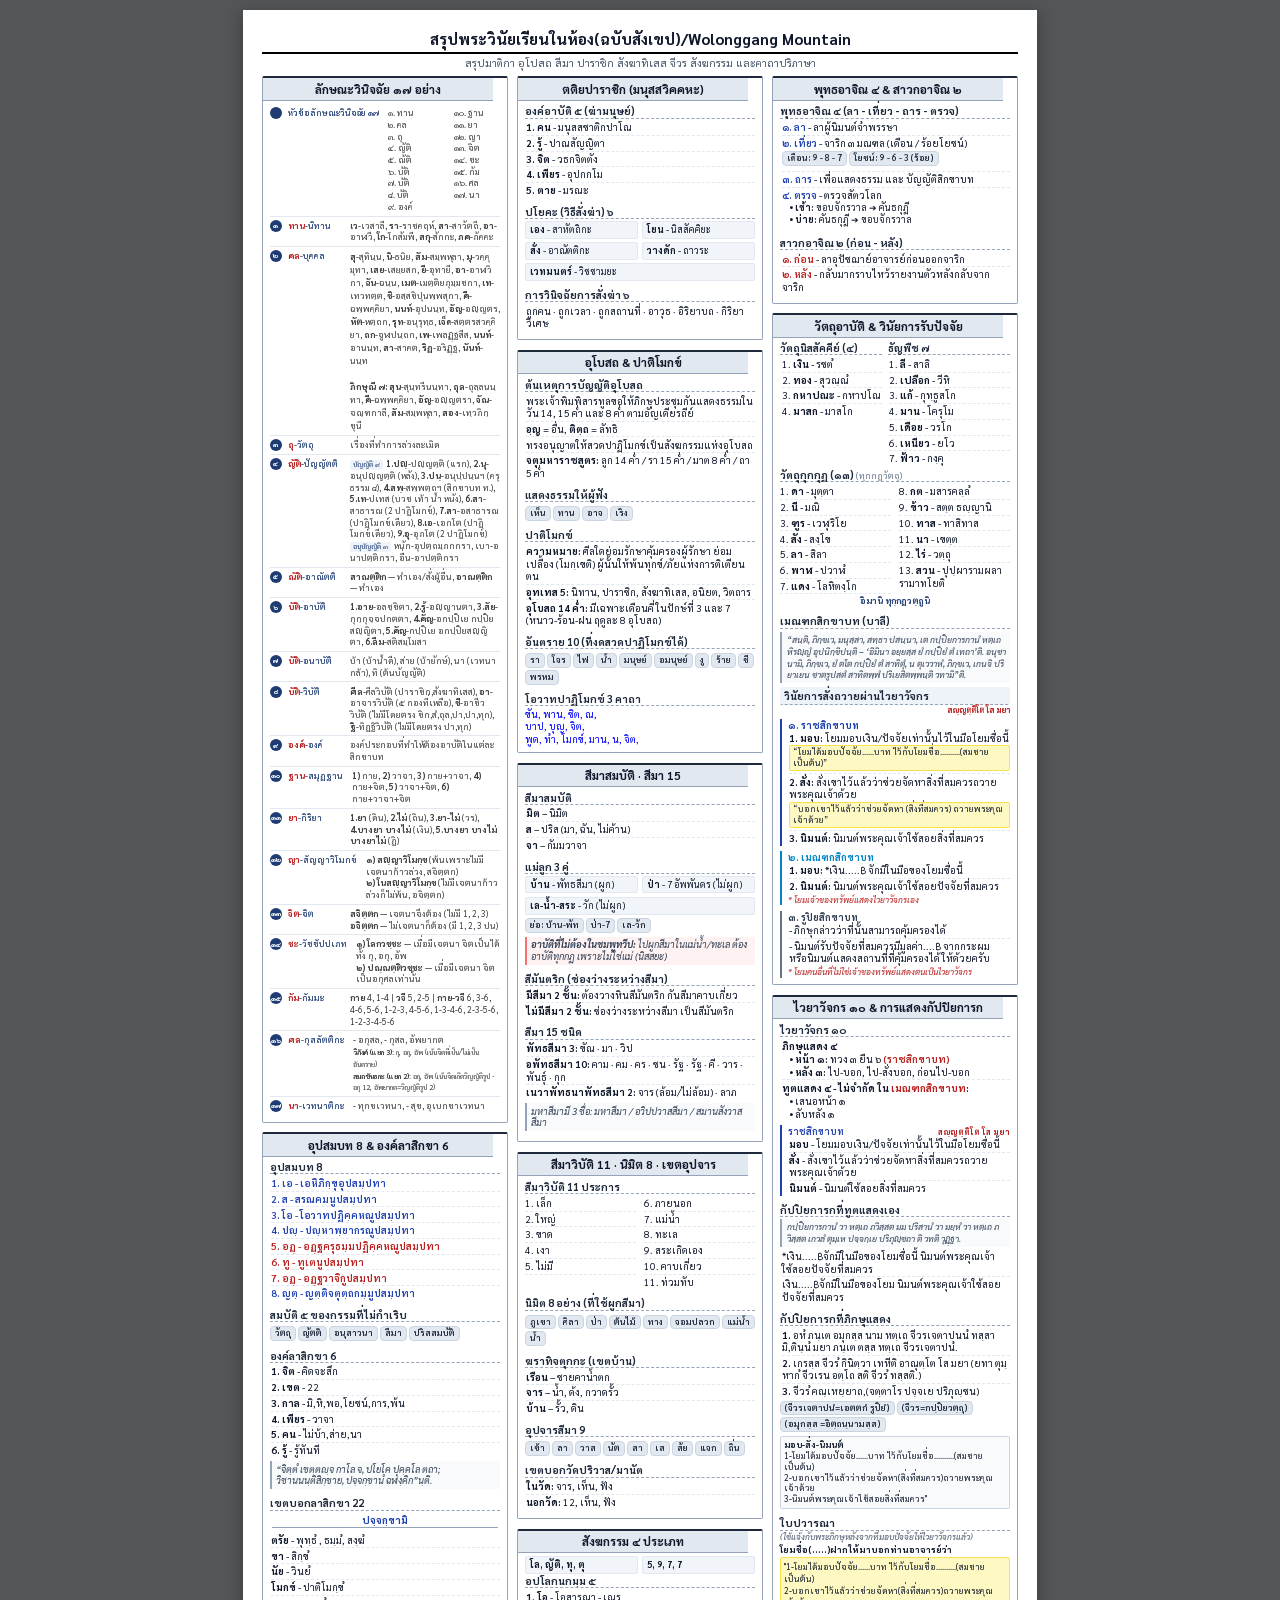
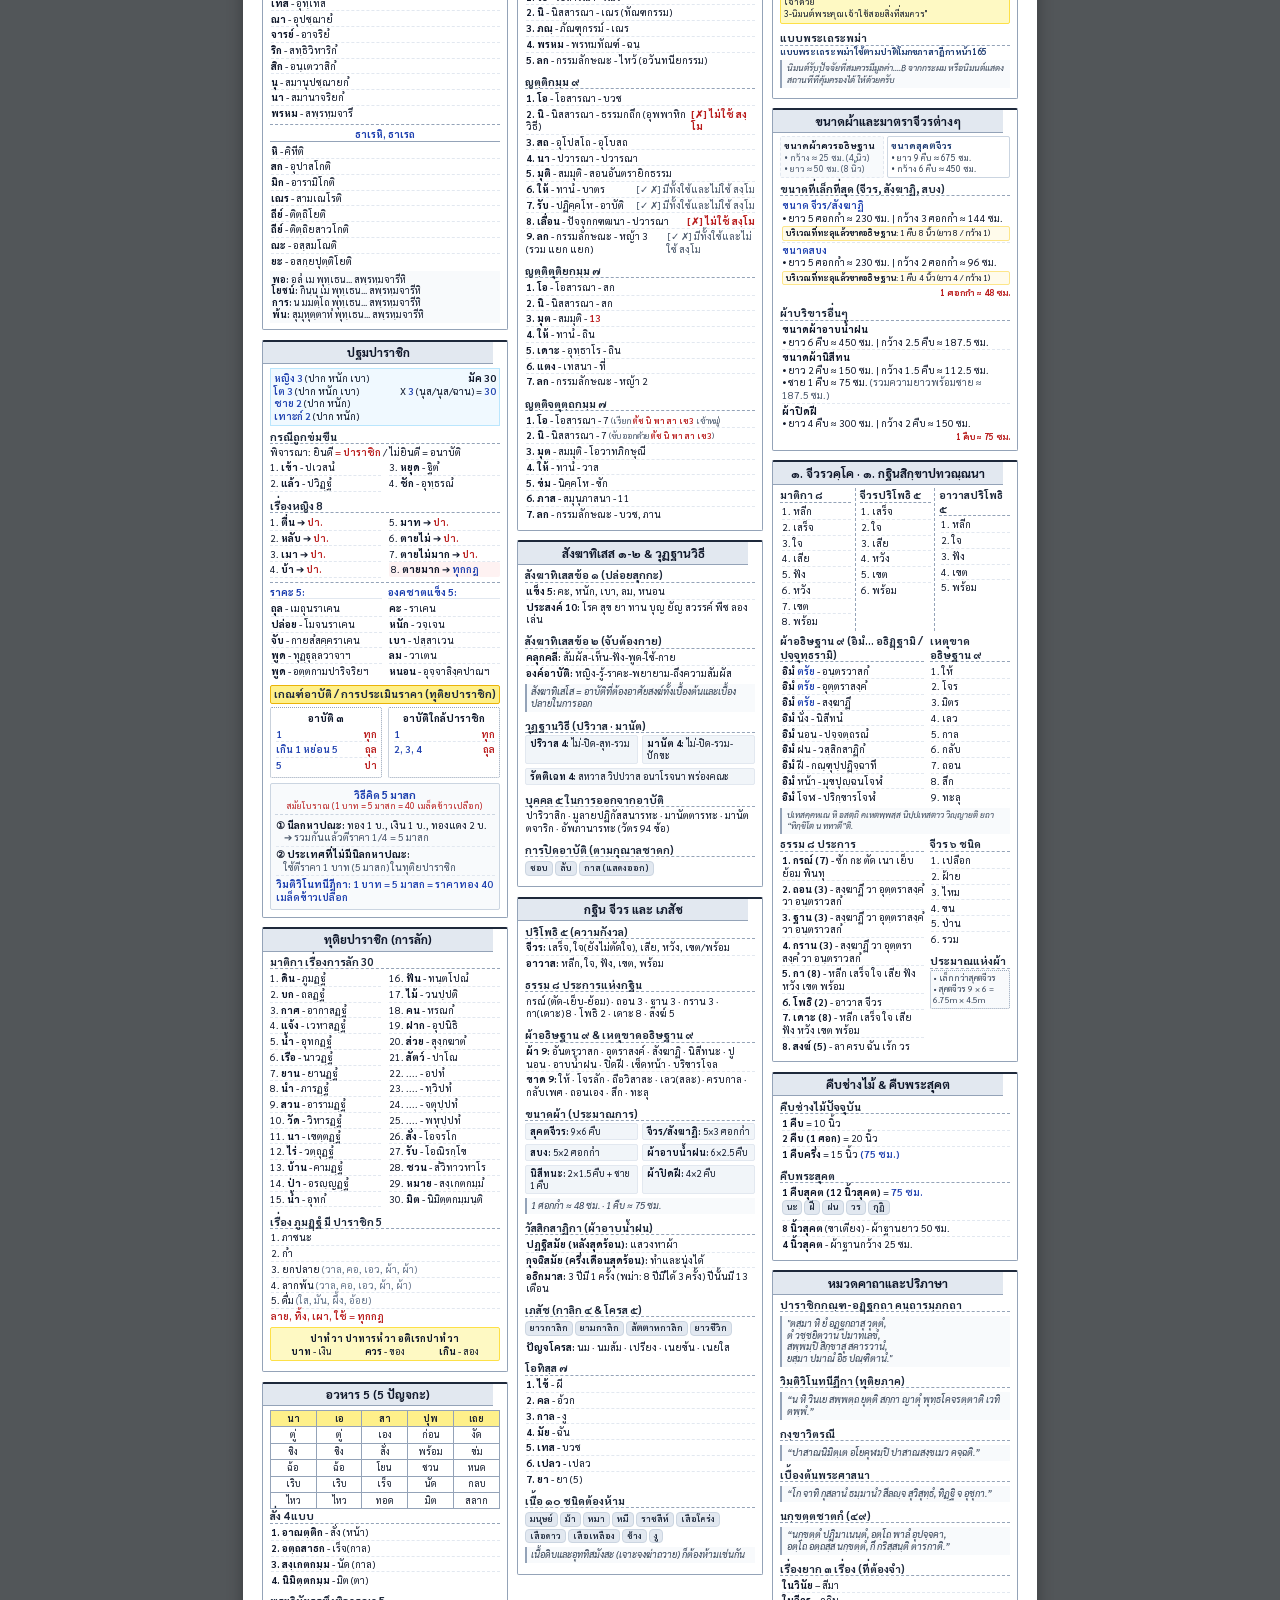
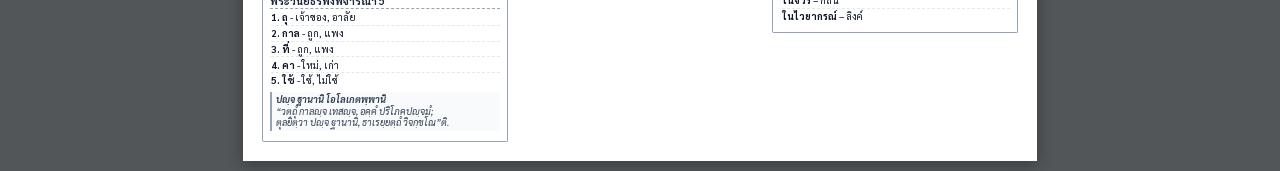
==== index.html @ aa0e5c54 "update index" ====
<!DOCTYPE html>
<html lang="th">
    <head>
        <meta charset="UTF-8">
        <meta name="viewport" content="width=device-width, initial-scale=1.0">
        <title>สรุปพระวินัยเรียนในห้อง(ฉบับสังเขป)/Wolonggang Mountain</title>
        <link
            href="https://fonts.googleapis.com/css2?family=Sarabun:wght@400;500;600;700&display=swap"
            rel="stylesheet">
        <style>
        :root {
    --blue: #1e40af;
    --red: #b91c1c;
    --border: #94a3b8;
    --bg-head: #e2e8f0;
    --navy: #1e3c72;
}

* {
    box-sizing: border-box;
    margin: 0;
    padding: 0;
    font-family: 'Sarabun', sans-serif;
}

body { 
    background-color: #525659; 
    display: flex; 
    flex-direction: column; 
    align-items: center; 
    padding: 10px; 
    color: #0f172a; 
    gap: 15px; 
    overflow-x: hidden; /* ป้องกันการล้นแนวนอน */
}

/* Container หลัก: ปรับความกว้างให้ยืดหยุ่นตามหน้าจอ */
.a4-page {
    width: 100%;
    max-width: 210mm;
    min-height: 297mm;
    height: auto;
    background: #ffffff;
    padding: 5mm; 
    box-shadow: 0 4px 15px rgba(0,0,0,0.3);
    position: relative;
}

.header-title {
    text-align: center; 
    font-size: 11.5pt; 
    font-weight: 700;
    margin-bottom: 1.5mm; 
    border-bottom: 2px solid #000; 
    padding-bottom: 0.8mm;
}

.header-sub {
    text-align: center; 
    font-size: 8pt; 
    color: #475569; 
    margin-top: -1mm; 
    margin-bottom: 2mm;
}

/* Responsive Masonry Layout */
.masonry {
    column-count: 1; /* มือถือแสดง 1 คอลัมน์ */
    column-gap: 2.5mm;
    width: 100%;
}

@media (min-width: 600px) {
    .masonry { column-count: 2; } /* แท็บเล็ตแสดง 2 คอลัมน์ */
}

@media (min-width: 900px) {
    .masonry { column-count: 3; } /* จอใหญ่แสดง 3 คอลัมน์ */
}

/* Card & Content Elements */
.card {
    break-inside: avoid;
    page-break-inside: avoid;
    border: 1px solid var(--border);
    border-top: 2.5px solid #1e293b;
    padding: 1.8mm;
    margin-bottom: 2.5mm;
    border-radius: 2px;
    font-size: 7.5pt; 
    line-height: 1.25;
    background: #fff;
    overflow: hidden;
    width: 100%;
}

.card * {
    max-width: 100%;
    overflow-wrap: break-word;
    word-break: break-word;
}

h2 { 
    font-size: 8.8pt; 
    font-weight: 700; 
    background: var(--bg-head); 
    padding: 0.9mm; 
    margin: -1.8mm -1.8mm 0.9mm -1.8mm; 
    border-bottom: 1px solid var(--border); 
    text-align: center; 
    color: #0f172a;
}

h3 { 
    font-size: 8pt; 
    font-weight: 700; 
    border-bottom: 1px dashed var(--border); 
    margin: 0.9mm 0 0.4mm 0; 
    color: #1e293b; 
    padding-top: 1mm; 
}
h3:first-of-type { margin-top: 0; padding-top: 0; }

.text-blue { color: var(--blue); font-weight: 600; }
.text-red { color: var(--red); font-weight: 600; }
.flex-between { display: flex; justify-content: space-between; align-items: baseline; }

/* Tables & Grids */
table { 
    width: 100%; 
    border-collapse: collapse; 
    margin-top: 1mm; 
    text-align: center; 
    table-layout: fixed; 
}

th, td { 
    border: 1px solid var(--border); 
    padding: 0.5mm 0.3mm; 
    font-size: 7pt; 
}
th { background: #fef08a; font-weight: 600; }

.verse { 
    font-style: italic; 
    background: #f8fafc; 
    border-left: 2px solid #94a3b8; 
    padding: 0.6mm 1.2mm; 
    margin: 0.9mm 0; 
    font-size: 7pt; 
    color: #334155;
}

.highlight-box { 
    background: #fef9c3; 
    border: 1px solid #fde047; 
    padding: 0.9mm; 
    border-radius: 2px; 
    margin-bottom: 0.9mm; 
}

.vertical-list { margin: 0.4mm 0; padding-left: 0.4mm; }
.vertical-item { padding: 0.3mm 0; border-bottom: 1px dashed #e2e8f0; font-size: 7.5pt; }
.vertical-item:last-child { border-bottom: none; }

.two-cols {
    column-count: 2;
    column-gap: 2mm;
    margin-top: 0.5mm;
}
.two-cols .vertical-item { break-inside: avoid; }

.grid-mini {
    display: grid;
    grid-template-columns: repeat(2, 1fr);
    gap: 1mm;
    margin-top: 0.5mm;
}
.grid-mini > div {
    background: #f1f5f9;
    padding: 0.5mm 1mm;
    border-radius: 2px;
    font-size: 7pt;
    border: 1px solid #e2e8f0;
}

.pill-row { display: flex; flex-wrap: wrap; gap: 2px; margin: 1mm 0; }
.pill { font-size: 6.5pt; padding: 1px 4px; background: #e2e8f0; color: #1e293b; border-radius: 4px; font-weight: 600; border: 1px solid #cbd5e1; }

/* Vinicchaya List Styles */
.vinicchaya-list { margin-top: 0.5mm; }
.vinicchaya-list .v-item {
    display: flex;
    align-items: flex-start;
    gap: 1.5mm;
    padding: 0.8mm 0;
    border-bottom: 0.5px solid #e2e8f0;
    font-size: 6.5pt;
    line-height: 1.35;
}
.vinicchaya-list .v-item:last-child { border-bottom: none; }
.vinicchaya-list .v-item .num {
    flex-shrink: 0;
    display: inline-flex;
    align-items: center;
    justify-content: center;
    min-width: 12px;
    height: 12px;
    border-radius: 50%;
    background: var(--navy);
    color: #ffffff;
    font-weight: 700;
    font-size: 5.5pt;
    line-height: 1;
}
.vinicchaya-list .v-item .title {
    font-weight: 500;
    color: var(--navy);
    white-space: nowrap;
    margin-right: 1mm;
    min-width: 14mm;
}
.vinicchaya-list .v-item .title .abbr { font-weight: 700; color: var(--red); }
.vinicchaya-list .v-item .desc { color: #3a3a3c; flex: 1; }
.vinicchaya-list .v-item .desc .tag { background: #eef3f9; padding: 0 3px; border-radius: 2px; font-size: 5.5pt; color: var(--navy); margin-right: 1px; display: inline-block; }

.p24-grid { display: flex; flex-wrap: wrap; gap: 0.5mm 2mm; font-size: 7pt; margin-top: 0.3mm; }
.p24-grid span { display: inline-block; }

/* การตั้งค่าสำหรับการพิมพ์ (Print) */
@media print {
    @page { size: A4 portrait; margin: 4mm; }
    body { background: #fff; padding: 0; gap: 0; display: block; }
    .a4-page { box-shadow: none; width: 100%; max-width: 100%; padding: 0; margin: 0; }
    .masonry { column-count: 3; } /* สั่งพิมพ์ให้ออกเป็น 3 คอลัมน์เสมอ */
    .vinicchaya-list .v-item { font-size: 6pt; }
    .vinicchaya-list .v-item .num { min-width: 10px; height: 10px; font-size: 5pt; }
    .vinicchaya-list .v-item .desc { font-size: 5.5pt; }
    .p24-grid { gap: 0.3mm 1.5mm; font-size: 6.5pt; }
}
        
    </style>
    </head>
    <body>

        <div class="a4-page">
            <div
                class="header-title">สรุปพระวินัยเรียนในห้อง(ฉบับสังเขป)/Wolonggang
                Mountain</div>
            <div class="header-sub">สรุปมาติกา อุโปสถ สีมา ปาราชิก สังฆาทิเสส
                จีวร สังฆกรรม และคาถาปริภาษา</div>

            <div class="masonry">
                <!-- ============================================== -->
                <!-- CARD 6: ลักษณะวินิจฉัย 17 & ปาราชิก 24 (ต้นฉบับเดิม)-->
                <!-- ============================================== -->
                <div class="card">
                    <h2>ลักษณะวินิจฉัย ๑๗ อย่าง</h2>

                    <div class="vinicchaya-list" style="margin-top: 0.5mm;">

                        <!-- สารบัญลักษณะวินิจฉัย ๑๗ -->
                        <div class="v-item">
                            <span class="num"></span><span
                                class="title">หัวข้อลักษณะวินิจฉัย ๑๗</span>
                            <span class="desc">
                                <div style="display: flex; gap: 20px;">
                                    <div style="flex: 1;">
                                        ๑. <span>ทาน</span><br>
                                        ๒. <span>คล</span><br>
                                        ๓. <span>ถุ</span><br>
                                        ๔. <span>ญัติ</span><br>
                                        ๕. <span>ณัติ</span><br>
                                        ๖. <span>บัติ</span><br>
                                        ๗. <span>บัติ</span><br>
                                        ๘. <span>บัติ</span><br>
                                        ๙. <span>องค์</span>
                                    </div>
                                    <div style="flex: 1;">
                                        ๑๐. <span>ฐาน</span><br>
                                        ๑๑. <span>ยา</span><br>
                                        ๑๒. <span>ญา</span><br>
                                        ๑๓. <span>จิต</span><br>
                                        ๑๔. <span>ชะ</span><br>
                                        ๑๕. <span>กัม</span><br>
                                        ๑๖. <span>ศล</span><br>
                                        ๑๗. <span>นา</span>
                                    </div>
                                </div>
                            </span>
                        </div>

                        <!-- ๑. ทาน-นิทาน -->
                        <div class="v-item">
                            <span class="num">๑</span><span class="title"><span
                                    class="abbr">ทาน</span>-นิทาน</span>
                            <span class="desc"><b>เว</b>-เวสาลี,
                                <b>รา</b>-ราชคฤห์, <b>สา</b>-สาวัตถี,
                                <b>อา</b>-อาฬวี, <b>โก</b>-โกสัมพี,
                                <b>สกุ</b>-สักกะ, <b>ภค</b>-ภัคคะ</span>
                        </div>

                        <!-- ๒. คล-บุคคล -->
                        <div class="v-item">
                            <span class="num">๒</span><span class="title"><span
                                    class="abbr">คล</span>-บุคคล</span>
                            <span class="desc" style="line-height: 1.5;">
                                <b>สุ</b>-สุทินฺน, <b>นิ</b>-ธนิย,
                                <b>สัม</b>-สมฺพหุลา, <b>มุ</b>-วคฺคุมุทา,
                                <b>เสย</b>-เสยฺยสก, <b>ยี</b>-อุทายี,
                                <b>อา</b>-อาฬวิกา, <b>ฉัน</b>-ฉนฺน,
                                <b>เมต</b>-เมตฺติยภุมฺมชกา, <b>เท</b>-เทวทตฺต,
                                <b>ชิ</b>-อสฺสชิปุนพฺพสุกา,
                                <b>คี</b>-ฉพฺพคฺคิยา, <b>นนท์</b>-อุปนนฺท,
                                <b>อัญ</b>-อญฺญตร, <b>หัต</b>-หตฺถก,
                                <b>รุท</b>-อนุรุทฺธ, <b>เจ็ด</b>-สตฺตรสวคฺคิยา,
                                <b>ถก</b>-จูฬปนฺถก, <b>เพ</b>-เพลฏฺฐสีส,
                                <b>นนท์</b>-อานนฺท, <b>สา</b>-สาคต,
                                <b>ริฏ</b>-อริฏฺฐ, <b>นันท์</b>-นนฺท<br><br>
                                <b>ภิกษุณี ๗:</b> <b>สุน</b>-สุนฺทรีนนฺทา,
                                <b>ถุล</b>-ถุลฺลนนฺทา, <b>คี</b>-ฉพฺพคฺคิยา,
                                <b>อัญ</b>-อญฺญตรา, <b>จัณ</b>-จณฺฑกาลี,
                                <b>สัม</b>-สมฺพหุลา, <b>สอง</b>-เทฺวภิกฺขุนี
                            </span>
                        </div>

                        <!-- ๓. ถุ-วัตถุ -->
                        <div class="v-item">
                            <span class="num">๓</span><span class="title"><span
                                    class="abbr">ถุ</span>-วัตถุ</span>
                            <span class="desc">เรื่องที่ทำการล่วงละเมิด</span>
                        </div>

                        <!-- ๔. ญัติ-ปัญญัตติ -->
                        <div class="v-item">
                            <span class="num">๔</span><span class="title"><span
                                    class="abbr">ญัติ</span>-ปัญญัตติ</span>
                            <span class="desc">
                                <span class="tag">บัญญัติ ๙</span>
                                <b>1.ปญฺ</b>-ปญฺญตฺติ (แรก),
                                <b>2.นุ</b>-อนุปญฺญตฺติ (หลัง),
                                <b>3.ปนฺ</b>-อนุปฺปนฺนฯ (ครุธรรม ๘),
                                <b>4.สพฺ</b>-สพฺพตฺถฯ (สิกขาบท ท.),
                                <b>5.เท</b>-ปเทส (บวช เท้า น้ำ หนัง),
                                <b>6.สา</b>-สาธารณ (2 ปาฏิโมกข์),
                                <b>7.สา</b>-อสาธารณ (ปาฏิโมกข์เดียว),
                                <b>8.เอ</b>-เอกโต (ปาฏิโมกข์เดียว),
                                <b>9.อุ</b>-อุภโต (2 ปาฏิโมกข์)<br>
                                <span class="tag"
                                    style="margin-top: 2px;">อนุบัญญัติ ๓</span>
                                หนัก-อุปตฺถมฺภกกรา, เบา-อนาปตฺติกรา,
                                อื่น-อาปตฺติกรา
                            </span>
                        </div>

                        <!-- ๕. ณัติ-อาณัตติ -->
                        <div class="v-item">
                            <span class="num">๕</span><span class="title"><span
                                    class="abbr">ณัติ</span>-อาณัตติ</span>
                            <span class="desc"><b>สาณตฺติก</b> —
                                ทำเอง/สั่งผู้อื่น, <b>อาณตฺติก</b> —
                                ทำเอง</span>
                        </div>

                        <!-- ๖. บัติ-อาบัติ -->
                        <div class="v-item">
                            <span class="num">๖</span><span class="title"><span
                                    class="abbr">บัติ</span>-อาบัติ</span>
                            <span class="desc"><b>1.อาย</b>-อลชฺชิตา,
                                <b>2.รู้</b>-อญฺญานตา,
                                <b>3.สัย</b>-กุกฺกุจฺจปกตตา,
                                <b>4.คัญ</b>-อกปฺปิเย กปฺปิยสญฺญิตา,
                                <b>5.คัญ</b>-กปฺปิเย อกปฺปิยสญฺญิตา,
                                <b>6.ลืม</b>-สติสมฺโมสา</span>
                        </div>

                        <!-- ๗. บัติ-อนาบัติ -->
                        <div class="v-item">
                            <span class="num">๗</span><span class="title"><span
                                    class="abbr">บัติ</span>-อนาบัติ</span>
                            <span class="desc">บ้า (บ้าน้ำดี), ส่าย (บ้ายักษ์),
                                นา (เวทนากล้า), ทิ (ต้นบัญญัติ)</span>
                        </div>

                        <!-- ๘. บัติ-วิบัติ -->
                        <div class="v-item">
                            <span class="num">๘</span><span class="title"><span
                                    class="abbr">บัติ</span>-วิบัติ</span>
                            <span class="desc"><b>ศีล</b>-ศีลวิบัติ
                                (ปาราชิก,สังฆาทิเสส), <b>อา</b>-อาจารวิบัติ (๕
                                กองที่เหลือ), <b>ชี</b>-อาชีววิบัติ (ไม่มีโดยตรง
                                ชิก,สํ,ถุล,ปา,ปา,ทุก), <b>ฐิ</b>-ทิฏฐิวิบัติ
                                (ไม่มีโดยตรง ปา,ทุก)</span>
                        </div>

                        <!-- ๙. องค์-องค์ -->
                        <div class="v-item">
                            <span class="num">๙</span><span class="title"><span
                                    class="abbr">องค์</span>-องค์</span>
                            <span
                                class="desc">องค์ประกอบที่ทําให้ต้องอาบัติในแต่ละสิกขาบท</span>
                        </div>

                        <!-- ๑๐. ฐาน-สมุฏฐาน -->
                        <div class="v-item">
                            <span class="num">๑๐</span><span class="title"><span
                                    class="abbr">ฐาน</span>-สมุฏฐาน</span>
                            <span class="desc"><b>1)</b> กาย, <b>2)</b> วาจา,
                                <b>3)</b> กาย+วาจา, <b>4)</b> กาย+จิต, <b>5)</b>
                                วาจา+จิต, <b>6)</b> กาย+วาจา+จิต</span>
                        </div>

                        <!-- ๑๑. ยา-กิริยา -->
                        <div class="v-item">
                            <span class="num">๑๑</span><span class="title"><span
                                    class="abbr">ยา</span>-กิริยา</span>
                            <span class="desc"><b>1.ยา</b> (ดิน), <b>2.ไม่</b>
                                (ถิน), <b>3.ยา-ไม่</b> (วร), <b>4.บางยา
                                    บางไม่</b> (เงิน), <b>5.บางยา บางไม่
                                    บางยาไม่</b> (ฏิ)</span>
                        </div>

                        <!-- ๑๒. ญา-สัญญาวิโมกข์ -->
                        <div class="v-item">
                            <span class="num">๑๒</span><span class="title"><span
                                    class="abbr">ญา</span>-สัญญาวิโมกข์</span>
                            <span class="desc"><b>๑) สญฺญาวิโมกฺข</b>
                                (พ้นเพราะไม่มีเจตนาก้าวล่วง, สจิตฺตก) <br><b>๒)
                                    โนสญฺญาวิโมกฺข</b>
                                (ไม่มีเจตนาก้าวล่วงก็ไม่พ้น, อจิตฺตก)</span>
                        </div>

                        <!-- ๑๓. จิต-จิต -->
                        <div class="v-item">
                            <span class="num">๑๓</span><span class="title"><span
                                    class="abbr">จิต</span>-จิต</span>
                            <span class="desc"><b>สจิตฺตก</b> — เจตนาจึงต้อง
                                (ไม่มี 1, 2, 3) <br><b>อจิตฺตก</b> —
                                ไม่เจตนาก็ต้อง (มี 1, 2, 3 ปน)</span>
                        </div>

                        <!-- ๑๔. ชะ-วัชชัปปเภท -->
                        <div class="v-item">
                            <span class="num">๑๔</span><span class="title"><span
                                    class="abbr">ชะ</span>-วัชชัปปเภท</span>
                            <span class="desc"><b>๑) โลกวชฺชะ</b> — เมื่อมีเจตนา
                                จิตเป็นได้ทั้ง กุ, อกุ, อัพ <br><b>๒)
                                    ปณฺณตฺติวชฺชะ</b> — เมื่อมีเจตนา
                                จิตเป็นอกุศลเท่านั้น</span>
                        </div>

                        <!-- ๑๕. กัม-กัมมะ -->
                        <div class="v-item">
                            <span class="num">๑๕</span><span class="title"><span
                                    class="abbr">กัม</span>-กัมมะ</span>
                            <span class="desc"><b>กาย</b> 4, 1-4 | <b>วจี</b> 5,
                                2-5 | <b>กาย-วจี</b> 6, 3-6, 4-6, 5-6, 1-2-3,
                                4-5-6, 1-3-4-6, 2-3-5-6, 1-2-3-4-5-6</span>
                        </div>

                        <!-- ๑๖. ศล-กุสลัตติกะ -->
                        <div class="v-item">
                            <span class="num">๑๖</span><span class="title"><span
                                    class="abbr">ศล</span>-กุสลัตติกะ</span>
                            <span class="desc">
                                - อกุสล, - กุสล, อัพยากต <br>
                                <small><b>วิภังค์ (แยก 3):</b> กุ, อกุ, อัพ
                                    (เน้นจิตที่เป็น/ไม่เป็นอันตราย)</small><br>
                                <small><b>สมถขันธกะ (แยก 2):</b> อกุ, อัพ
                                    (เน้นจิตเกิดวิญญัติรูป - อกุ 12,
                                    อัพยากต=วิญญัติรูป 2)</small>
                            </span>
                        </div>

                        <!-- ๑๗. นา-เวทนาติกะ -->
                        <div class="v-item">
                            <span class="num">๑๗</span><span class="title"><span
                                    class="abbr">นา</span>-เวทนาติกะ</span>
                            <span class="desc">- ทุกขเวทนา, - สุข,
                                อุเบกขาเวทนา</span>
                        </div>

                    </div>
                </div>
                <!-- ============================================== -->
                <!-- CARD 1: อุปสมบท & ลาสิกขา (ต้นฉบับเดิมเป๊ะ)       -->
                <!-- ============================================== -->
                <div class="card">
                    <h2>อุปสมบท 8 & องค์ลาสิกขา 6</h2>
                    <h3>อุปสมบท 8</h3>
                    <div class="vertical-list">
                        <div class="vertical-item text-blue">1. เอ -
                            เอหิภิกฺขุอุปสมฺปทา</div>
                        <div class="vertical-item text-blue">2. ส -
                            สรณคมนูปสมฺปทา</div>
                        <div class="vertical-item text-blue">3. โอ -
                            โอวาทปฏิคฺคหณูปสมฺปทา</div>
                        <div class="vertical-item text-blue">4. ปญฺ -
                            ปญฺหาพฺยากรณูปสมฺปทา</div>
                        <div class="vertical-item text-red">5. อฏฺ -
                            อฏฺฐครุธมฺมปฏิคฺคหณูปสมฺปทา</div>
                        <div class="vertical-item text-red">6. ทู -
                            ทูเตนูปสมฺปทา</div>
                        <div class="vertical-item text-red">7. อฏฺ -
                            อฏฺฐวาจิกูปสมฺปทา</div>
                        <div class="vertical-item text-blue">8. ญตฺ -
                            ญตฺติจตุตฺถกมฺมูปสมฺปทา</div>
                    </div>

                    <h3>สมบัติ ๕ ของกรรมที่ไม่กำเริบ</h3>
                    <div class="pill-row">
                        <span class="pill">วัตถุ</span><span
                            class="pill">ญัตติ</span><span
                            class="pill">อนุสาวนา</span><span
                            class="pill">สีมา</span><span
                            class="pill">ปริสสมบัติ</span>
                    </div>

                    <h3>องค์ลาสิกขา 6</h3>
                    <div class="vertical-list">
                        <div class="vertical-item"><b>1. จิต</b> -
                            คิดจะสึก</div>
                        <div class="vertical-item"><b>2. เขต</b> - 22</div>
                        <div class="vertical-item"><b>3. กาล</b> -
                            มิ,หิ,พอ,โยชน์,การ,พ้น</div>
                        <div class="vertical-item"><b>4. เพียร</b> - วาจา</div>
                        <div class="vertical-item"><b>5. คน</b> -
                            ไม่บ้า,ส่าย,นา</div>
                        <div class="vertical-item"><b>6. รู้</b> -
                            รู้ทันที</div>
                    </div>
                    <div class="verse">
                        “จิตฺตํ เขตฺตญฺจ กาโล จ, ปโยโค ปุคฺคโล ตถา;<br>
                        วิชานนนฺติสิกฺขาย, ปจฺจกฺขานํ ฉฬงฺคิก”นฺติ.
                    </div>

                    <h3>เขตบอกลาสิกขา 22</h3>
                    <div style="padding: 0.5mm;">
                        <div class="text-blue"
                            style="text-align: center; font-weight: bold; margin-bottom: 0.3mm; border-bottom: 1px solid var(--border); padding-bottom: 0.2mm;">ปจฺจกฺขามิ</div>
                    </div>
                    <div class="vertical-list">
                        <div class="vertical-item"><b>ตรัย</b> - พุทฺธํ , ธมฺมํ,
                            สงฺฆํ</div>
                        <div class="vertical-item"><b>ขา</b> - สิกฺขํ</div>
                        <div class="vertical-item"><b>นัย</b> - วินยํ</div>
                        <div class="vertical-item"><b>โมกข์</b> -
                            ปาติโมกฺขํ</div>
                        <div class="vertical-item"><b>เทส</b> - อุทฺเทสํ</div>
                        <div class="vertical-item"><b>ณา</b> - อุปชฺฌายํ</div>
                        <div class="vertical-item"><b>จารย์</b> - อาจริยํ</div>
                        <div class="vertical-item"><b>ริก</b> -
                            สทฺธิวิหาริกํ</div>
                        <div class="vertical-item"><b>สิก</b> -
                            อนฺเตวาสิกํ</div>
                        <div class="vertical-item"><b>นุ</b> -
                            สมานุปชฺณายกํ</div>
                        <div class="vertical-item"><b>นา</b> - สมานาจริยกํ</div>
                        <div class="vertical-item"><b>พรหม</b> -
                            สพฺรหฺมจารึ</div>
                    </div>

                    <div
                        style="border-top: 1px dashed var(--border); padding-top: 0.8mm; margin-top:0.8mm;">
                        <div class="text-blue"
                            style="text-align: center; font-weight: bold; margin-bottom: 0.3mm; border-bottom: 1px solid var(--border); padding-bottom: 0.2mm;">ธาเรหิ,
                            ธาเรถ</div>
                        <div class="vertical-list">
                            <div class="vertical-item"><b>หิ</b> - คิหีติ</div>
                            <div class="vertical-item"><b>สก</b> -
                                อุปาสโกติ</div>
                            <div class="vertical-item"><b>มิก</b> -
                                อารามิโกติ</div>
                            <div class="vertical-item"><b>เณร</b> -
                                สามเณโรติ</div>
                            <div class="vertical-item"><b>ถีย์</b> -
                                ติตฺถิโยติ</div>
                            <div class="vertical-item"><b>ถีย์</b> -
                                ติตฺถิยสาวโกติ</div>
                            <div class="vertical-item"><b>ณะ</b> -
                                อสฺสมโณติ</div>
                            <div class="vertical-item"><b>ยะ</b> -
                                อสกฺยปุตฺติโยติ</div>
                        </div>
                    </div>

                    <div
                        style="margin-top: 0.8mm; background: #f8fafc; padding: 0.6mm; font-size: 7pt;">
                        <div><b>พอ:</b> อลํ เม พุทฺเธน... สพฺรหฺมจารีหิ</div>
                        <div><b>โยชน์:</b> กินฺนุ เม พุทฺเธน...
                            สพฺรหฺมจารีหิ</div>
                        <div><b>การ:</b> น มมตฺโถ พุทฺเธน... สพฺรหฺมจารีหิ</div>
                        <div><b>พ้น:</b> สุมุหุตฺตาหํ พุทฺเธน...
                            สพฺรหฺมจารีหิ</div>
                    </div>
                </div>

                <!-- ============================================== -->
                <!-- CARD 2: ปฐมปาราชิก (ต้นฉบับเดิมเป๊ะ)              -->
                <!-- ============================================== -->
                <div class="card">
                    <h2>ปฐมปาราชิก</h2>
                    <div class="flex-between"
                        style="background:#f0f9ff; border:1px solid #bae6fd; padding:0.9mm; margin-bottom:0.9mm;">
                        <div>
                            <div><b class="text-blue">หญิง 3</b> (ปาก หนัก
                                เบา)</div>
                            <div><b class="text-blue">โต 3</b> (ปาก หนัก
                                เบา)</div>
                            <div><b class="text-blue">ชาย 2</b> (ปาก หนัก)</div>
                            <div><b class="text-blue">เทาะก์ 2</b> (ปาก
                                หนัก)</div>
                        </div>
                        <div style="text-align:right;">
                            <b>มัค 30</b><br>X <span class="text-blue">3</span>
                            (นุส/นุส/ฉาน) = <span class="text-blue">30</span>
                        </div>
                    </div>

                    <h3>กรณีถูกข่มขืน</h3>
                    <div style="margin-bottom:0.4mm;">พิจารณา: ยินดี <span
                            class="text-red">= ปาราชิก</span> / ไม่ยินดี =
                        อนาบัติ</div>
                    <div class="two-cols" style="font-size: 7pt;">
                        <div class="vertical-item">1. <b>เข้า</b> - ปเวสนํ</div>
                        <div class="vertical-item">2. <b>แล้ว</b> -
                            ปวิฏฺฐํ</div>
                        <div class="vertical-item">3. <b>หยุด</b> - ฐิตํ</div>
                        <div class="vertical-item">4. <b>ชัก</b> -
                            อุทฺธรณํ</div>
                    </div>

                    <h3>เรื่องหญิง 8</h3>
                    <div class="two-cols" style="font-size: 7.2pt;">
                        <div class="vertical-item">1. <b>ตื่น</b> ➔ <b
                                class="text-red">ปา.</b></div>
                        <div class="vertical-item">2. <b>หลับ</b> ➔ <b
                                class="text-red">ปา.</b></div>
                        <div class="vertical-item">3. <b>เมา</b> ➔ <b
                                class="text-red">ปา.</b></div>
                        <div class="vertical-item">4. <b>บ้า</b> ➔ <b
                                class="text-red">ปา.</b></div>
                        <div class="vertical-item">5. <b>มาท</b> ➔ <b
                                class="text-red">ปา.</b></div>
                        <div class="vertical-item">6. <b>ตายไม่</b> ➔ <b
                                class="text-red">ปา.</b></div>
                        <div class="vertical-item">7. <b>ตายไม่มาก</b> ➔ <b
                                class="text-red">ปา.</b></div>
                        <div class="vertical-item"
                            style="background:#fef2f2; padding-left: 0.5mm; border-radius:2px;">8.
                            <b>ตายมาก</b> ➔ <b class="text-blue">ทุกกฎ</b></div>
                    </div>

                    <div
                        style="display: flex; gap: 1.5mm; margin-top: 1mm; border-top: 1px dashed var(--border); padding-top: 0.8mm;">
                        <div style="flex: 1;">
                            <div class="text-blue"
                                style="font-size: 7.5pt; font-weight: bold; border-bottom: 1px solid #e2e8f0; margin-bottom: 0.5mm;">ราคะ
                                5:</div>
                            <div class="vertical-list"
                                style="margin:0; font-size: 7pt;">
                                <div class="vertical-item"><b>ถุล</b> -
                                    เมถุนราเคน</div>
                                <div class="vertical-item"><b>ปล่อย</b> -
                                    โมจนราเคน</div>
                                <div class="vertical-item"><b>จับ</b> -
                                    กายสํสคฺคราเคน</div>
                                <div class="vertical-item"><b>พูด</b> -
                                    ทุฏฺฐุลฺลวาจาฯ</div>
                                <div class="vertical-item"><b>พูด</b> -
                                    อตฺตกามปาริจริยฯ</div>
                            </div>
                        </div>
                        <div style="flex: 1;">
                            <div class="text-blue"
                                style="font-size: 7.5pt; font-weight: bold; border-bottom: 1px solid #e2e8f0; margin-bottom: 0.5mm;">องคชาตแข็ง
                                5:</div>
                            <div class="vertical-list"
                                style="margin:0; font-size: 7pt;">
                                <div class="vertical-item"><b>คะ</b> -
                                    ราเคน</div>
                                <div class="vertical-item"><b>หนัก</b> -
                                    วจฺเจน</div>
                                <div class="vertical-item"><b>เบา</b> -
                                    ปสฺสาเวน</div>
                                <div class="vertical-item"><b>ลม</b> -
                                    วาเตน</div>
                                <div class="vertical-item"><b>หนอน</b> -
                                    อุจฺจาลิงฺคปาณฯ</div>
                            </div>
                        </div>
                    </div>

                    <h3
                        style="margin-top: 1.5mm; text-align: center; background: #fef08a; padding: 0.5mm; border: 1px solid #eab308; border-radius: 2px;">เกณฑ์อาบัติ
                        / การประเมินราคา (ทุติยปาราชิก)</h3>

                    <div style="display: flex; gap: 1.5mm; margin-top: 1mm;">
                        <div
                            style="flex: 1; border: 1px dotted var(--border); padding: 1mm; border-radius: 2px;">
                            <div
                                style="font-weight: bold; text-align: center; margin-bottom: 0.5mm; color: #0f172a;">อาบัติ
                                ๓</div>
                            <div class="vertical-list"
                                style="margin:0; font-size: 6.8pt;">
                                <div class="flex-between vertical-item"><span
                                        class="text-blue">1</span><span
                                        class="text-red">ทุก</span></div>
                                <div class="flex-between vertical-item"><span
                                        class="text-blue">เกิน 1 หย่อน
                                        5</span><span
                                        class="text-red">ถุล</span></div>
                                <div class="flex-between vertical-item"><span
                                        class="text-blue">5</span><span
                                        class="text-red">ปา</span></div>
                            </div>
                        </div>
                        <div
                            style="flex: 1; border: 1px dotted var(--border); padding: 1mm; border-radius: 2px;">
                            <div
                                style="font-weight: bold; text-align: center; margin-bottom: 0.5mm; color: #0f172a;">อาบัติใกล้ปาราชิก</div>
                            <div class="vertical-list"
                                style="margin:0; font-size: 6.8pt;">
                                <div class="flex-between vertical-item"><span
                                        class="text-blue">1</span><span
                                        class="text-red">ทุก</span></div>
                                <div class="flex-between vertical-item"><span
                                        class="text-blue">2, 3, 4</span><span
                                        class="text-red">ถุล</span></div>
                            </div>
                        </div>
                    </div>

                    <div
                        style="border: 1px solid #cbd5e1; background: #f8fafc; padding: 1mm; margin-top: 1.5mm; border-radius: 2px;">
                        <div
                            style="text-align: center; font-weight: bold; color: var(--blue); font-size: 8pt;">วิธีคิด
                            5 มาสก</div>
                        <div
                            style="text-align: center; font-size: 6.5pt; color: var(--red); border-bottom: 1px dashed #cbd5e1; padding-bottom: 0.5mm; margin-bottom: 0.5mm;">
                            สมัยโบราณ (1 บาท = 5 มาสก = 40 เมล็ดข้าวเปลือก)
                        </div>
                        <div class="vertical-list"
                            style="font-size: 6.5pt; margin: 0;">
                            <div class="vertical-item"
                                style="padding: 0.5mm 0;">
                                <b>① นีลกหาปณะ:</b> ทอง 1 บ., เงิน 1 บ., ทองแดง
                                2 บ. <br>
                                <span
                                    style="color: #475569; padding-left: 2mm;">➔
                                    รวมกันแล้วตีราคา 1/4 = 5 มาสก</span>
                            </div>
                            <div class="vertical-item"
                                style="padding: 0.5mm 0;">
                                <b>② ประเทศที่ไม่มีนิลกหาปณะ:</b><br>
                                <span
                                    style="color: #475569; padding-left: 2mm;">ใช้ตีราคา
                                    1 บาท (5 มาสก) ในทุติยปาราชิก</span>
                            </div>
                            <div class="vertical-item text-blue"
                                style="padding: 0.5mm 0;">
                                <b>วิมติวิโนทนีฎีกา:</b> 1 บาท = 5 มาสก =
                                ราคาทอง 40 เมล็ดข้าวเปลือก
                            </div>
                        </div>
                    </div>
                </div>

                <!-- ============================================== -->
                <!-- CARD 3: ทุติยปาราชิก (ต้นฉบับเดิมเป๊ะ)             -->
                <!-- ============================================== -->
                <div class="card">
                    <h2>ทุติยปาราชิก (การลัก)</h2>
                    <h3>มาติกา เรื่องการลัก 30 </h3>
                    <div class="two-cols" style="font-size: 6.5pt;">
                        <div class="vertical-item">1. <b>ดิน</b> - ภูมฏฺฐํ</div>
                        <div class="vertical-item">2. <b>บก</b> - ถลฏฺฐํ</div>
                        <div class="vertical-item">3. <b>กาศ</b> -
                            อากาสฏฺฐํ</div>
                        <div class="vertical-item">4. <b>แจ้ง</b> -
                            เวหาสฏฺฐํ</div>
                        <div class="vertical-item">5. <b>น้ำ</b> -
                            อุทกฏฺฐํ</div>
                        <div class="vertical-item">6. <b>เรือ</b> -
                            นาวฏฺฐํ</div>
                        <div class="vertical-item">7. <b>ยาน</b> - ยานฏฺฐํ</div>
                        <div class="vertical-item">8. <b>นำ</b> - ภารฏฺฐํ</div>
                        <div class="vertical-item">9. <b>สวน</b> -
                            อารามฏฺฐํ</div>
                        <div class="vertical-item">10. <b>วัด</b> -
                            วิหารฏฺฐํ</div>
                        <div class="vertical-item">11. <b>นา</b> -
                            เขตฺตฏฺฐํ</div>
                        <div class="vertical-item">12. <b>ไร่</b> -
                            วตฺถุฏฺฐํ</div>
                        <div class="vertical-item">13. <b>บ้าน</b> -
                            คามฏฺฐํ</div>
                        <div class="vertical-item">14. <b>ป่า</b> -
                            อรญฺญฏฺฐํ</div>
                        <div class="vertical-item">15. <b>น้ำ</b> - อุทกํ</div>
                        <div class="vertical-item">16. <b>ฟัน</b> -
                            ทนฺตโปณํ</div>
                        <div class="vertical-item">17. <b>ไม้</b> -
                            วนปฺปติ</div>
                        <div class="vertical-item">18. <b>คน</b> - หรณกํ</div>
                        <div class="vertical-item">19. <b>ฝาก</b> -
                            อุปนิธิ</div>
                        <div class="vertical-item">20. <b>ส่วย</b> -
                            สุงฺกฆาตํ</div>
                        <div class="vertical-item">21. <b>สัตว์</b> - ปาโณ</div>
                        <div class="vertical-item">22. .... - อปทํ</div>
                        <div class="vertical-item">23. .... - ทฺวิปทํ</div>
                        <div class="vertical-item">24. .... - จตุปฺปทํ</div>
                        <div class="vertical-item">25. .... - พหุปฺปทํ</div>
                        <div class="vertical-item">26. <b>สั่ง</b> -
                            โอจรโก</div>
                        <div class="vertical-item">27. <b>รับ</b> -
                            โอณิรกฺโข</div>
                        <div class="vertical-item">28. <b>ชวน</b> -
                            สํวิทาวหาโร</div>
                        <div class="vertical-item">29. <b>หมาย</b> -
                            สงฺเกตกมฺมํ</div>
                        <div class="vertical-item">30. <b>มิต</b> -
                            นิมิตฺตกมฺมนฺติ</div>
                    </div>

                    <h3>เรื่อง ภูมฏฺฐํ มี ปาราชิก 5</h3>
                    <div class="vertical-list" style="font-size: 7.2pt;">
                        <div class="vertical-item">1. ภาชนะ</div>
                        <div class="vertical-item">2. กำ</div>
                        <div class="vertical-item">3. ยกปลาย <span
                                style="color:#64748b;">(วาล, คอ, เอว, ผ้า,
                                ผ้า)</span></div>
                        <div class="vertical-item">4. ลากพ้น <span
                                style="color:#64748b;">(วาล, คอ, เอว, ผ้า,
                                ผ้า)</span></div>
                        <div class="vertical-item">5. ดื่ม <span
                                style="color:#64748b;">(ใส, มัน, ผึ้ง,
                                อ้อย)</span></div>
                        <div class="vertical-item text-red">ลาย, ทิ้ง, เผา, ใช้
                            = ทุกกฎ</div>
                    </div>

                    <div class="highlight-box"
                        style="margin-top: 0.9mm; font-size: 7.2pt;">
                        <div
                            style="font-weight: bold; text-align: center; margin-bottom: 0.3mm;">ปาทํ
                            วา ปาทารหํ วา อติเรกปาทํ วา</div>
                        <div
                            style="display: flex; justify-content: space-around; margin: 0;">
                            <div><b>บาท</b> - เงิน</div>
                            <div><b>ควร</b> - ของ</div>
                            <div><b>เกิน</b> - สอง</div>
                        </div>
                    </div>
                </div>

                <!-- ============================================== -->
                <!-- CARD 4: อวหาร 5 (ต้นฉบับเดิมเป๊ะ)                  -->
                <!-- ============================================== -->
                <div class="card">
                    <h2>อวหาร 5 (5 ปัญจกะ)</h2>
                    <table>
                        <tr>
                            <th>นา</th>
                            <th>เอ</th>
                            <th>สา</th>
                            <th>ปุพ</th>
                            <th>เถย</th>
                        </tr>
                        <tr>
                            <td>ตู่</td>
                            <td>ตู่</td>
                            <td>เอง</td>
                            <td>ก่อน</td>
                            <td>งัด</td>
                        </tr>
                        <tr>
                            <td>ชิง</td>
                            <td>ชิง</td>
                            <td>สั่ง</td>
                            <td>พร้อม</td>
                            <td>ข่ม</td>
                        </tr>
                        <tr>
                            <td>ฉ้อ</td>
                            <td>ฉ้อ</td>
                            <td>โยน</td>
                            <td>ชวน</td>
                            <td>หนด</td>
                        </tr>
                        <tr>
                            <td>เริบ</td>
                            <td>เริบ</td>
                            <td>เร็จ</td>
                            <td>นัด</td>
                            <td>กลบ</td>
                        </tr>
                        <tr>
                            <td>ไหว</td>
                            <td>ไหว</td>
                            <td>ทอด</td>
                            <td>มิต</td>
                            <td>สลาก</td>
                        </tr>
                    </table>

                    <h3>สั่ง 4 แบบ</h3>
                    <div class="vertical-list">
                        <div class="vertical-item"><b>1. อาณตฺติก</b> - สั่ง
                            (หน้า)</div>
                        <div class="vertical-item"><b>2. อตฺถสาธก</b> -
                            เร็จ(กาล)</div>
                        <div class="vertical-item"><b>3. สงฺเกตกมฺม</b> - นัด
                            (กาล)</div>
                        <div class="vertical-item"><b>4. นิมิตฺตกมฺม</b> - มิต
                            (ตา)</div>
                    </div>

                    <h3>พระวินัยธรพึงพิจารณา 5 </h3>
                    <div class="vertical-list">
                        <div class="vertical-item"><b>1. ถุ</b> - เจ้าของ,
                            อาลัย</div>
                        <div class="vertical-item"><b>2. กาล</b> - ถูก,
                            แพง</div>
                        <div class="vertical-item"><b>3. ที่</b> - ถูก,
                            แพง</div>
                        <div class="vertical-item"><b>4. คา</b> - ใหม่,
                            เก่า</div>
                        <div class="vertical-item"><b>5. ใช้</b> - ใช้,
                            ไม่ใช้</div>
                    </div>

                    <div class="verse" style="margin-top: 1mm; font-size: 7pt;">
                        <b>ปญฺจ ฐานานิ โอโลเกตพฺพานิ</b><br>
                        “วตฺถุํ กาลญฺจ เทสญฺจ, อคฺคํ ปริโภคปญฺจมํ;<br>ตุลยิตฺวา
                        ปญฺจ ฐานานิ, ธาเรยฺยตฺถํ วิจกฺขโณ”ติ.
                    </div>
                </div>

                <!-- ============================================== -->
                <!-- CARD 5: ตติยปาราชิก (เนื้อหาใหม่จาก Code 2)        -->
                <!-- ============================================== -->
                <div class="card">
                    <h2>ตติยปาราชิก (มนุสสวิคคหะ)</h2>
                    <h3>องค์อาบัติ ๕ (ฆ่ามนุษย์)</h3>
                    <div class="vertical-list">
                        <div class="vertical-item"><b>1. คน</b> -
                            มนุสสชาติกปาโณ</div>
                        <div class="vertical-item"><b>2. รู้</b> -
                            ปาณสัญญิตา</div>
                        <div class="vertical-item"><b>3. จิต</b> -
                            วธกจิตตัง</div>
                        <div class="vertical-item"><b>4. เพียร</b> -
                            อุปกกโม</div>
                        <div class="vertical-item"><b>5. ตาย</b> - มรณะ</div>
                    </div>

                    <h3>ปโยคะ (วิธีสั่งฆ่า) ๖</h3>
                    <div class="grid-mini">
                        <div><b>เอง</b> - สาหัตถิกะ</div>
                        <div><b>โยน</b> - นิสสัคคิยะ</div>
                        <div><b>สั่ง</b> - อาณัตติกะ</div>
                        <div><b>วางดัก</b> - ถาวระ</div>
                        <div style="grid-column: span 2;"><b>เวทมนตร์</b> -
                            วิชชามยะ</div>
                    </div>

                    <h3>การวินิจฉัยการสั่งฆ่า ๖</h3>
                    <div class="vertical-list" style="font-size: 7pt;">
                        <div class="vertical-item">ถูกคน · ถูกเวลา · ถูกสถานที่
                            · อาวุธ · อิริยาบถ · กิริยาวิเศษ</div>
                    </div>
                </div>

                <!-- ============================================== -->
                <!-- CARD 7: อุโบสถ & ปาติโมกข์ (เนื้อหาใหม่จาก Code 2) -->
                <!-- ============================================== -->
                <div class="card">
                    <h2>อุโบสถ & ปาติโมกข์</h2>

                    <h3>ต้นเหตุการบัญญัติอุโบสถ</h3>
                    <div class="vertical-list">
                        <div
                            class="vertical-item">พระเจ้าพิมพิสารทูลขอให้ภิกษุประชุมกันแสดงธรรมในวัน
                            14, 15 ค่ำ และ 8 ค่ำ ตามอัญเดียรถีย์</div>
                        <div class="vertical-item"><b>อฺญ</b> = อื่น,
                            <b>ติตฺถ</b> = ลัทธิ</div>
                        <div
                            class="vertical-item">ทรงอนุญาตให้สวดปาฏิโมกข์เป็นสังฆกรรมแห่งอุโบสถ</div>
                        <div class="vertical-item"><b>จตุมหาราชสูตร:</b> ลูก 14
                            ค่ำ / รา 15 ค่ำ / มาต 8 ค่ำ / ถา 5 ค่ำ</div>
                    </div>

                    <h3>แสดงธรรมให้ผู้ฟัง</h3>
                    <div class="pill-row">
                        <span class="pill">เห็น</span><span
                            class="pill">ทาน</span><span
                            class="pill">อาจ</span><span
                            class="pill">เริง</span>
                    </div>

                    <h3>ปาติโมกข์</h3>
                    <div class="vertical-list">
                        <div class="vertical-item"><b>ความหมาย:</b>
                            ศีลใดย่อมรักษาคุ้มครองผู้รักษา ย่อมเปลื้อง
                            (โมกฺเขติ)
                            ผู้นั้นให้พ้นทุกข์/ภัยแห่งการติเตียนตน</div>
                        <div class="vertical-item"><b>อุทเทส 5:</b> นิทาน,
                            ปาราชิก, สังฆาทิเสส, อนิยต, วิตถาร</div>
                        <div class="vertical-item"><b>อุโบสถ 14 ค่ำ:</b>
                            มีเฉพาะเดือนคี่ ในปักษ์ที่ 3 และ 7 (หนาว-ร้อน-ฝน
                            ฤดูละ 8 อุโบสถ)</div>
                    </div>

                    <h3>อันตราย 10 (ที่งดสวดปาฏิโมกข์ได้)</h3>
                    <div class="pill-row">
                        <span class="pill">รา</span><span
                            class="pill">โจร</span><span
                            class="pill">ไฟ</span><span
                            class="pill">น้ำ</span><span
                            class="pill">มนุษย์</span>
                        <span class="pill">อมนุษย์</span><span
                            class="pill">งู</span><span
                            class="pill">ร้าย</span><span
                            class="pill">ชี</span><span class="pill">พรหม</span>
                    </div>

                    <h3>โอวาทปาฏิโมกข์ 3 คาถา</h3>
                    <ul style="list-style: none; padding: 0; margin: 0;">
                        <li><span style="color: blue;">ขัน,</span> <span
                                style="color: blue;">พาน,</span> <span
                                style="color: blue;">ชิต,</span> <span
                                style="color: blue;">ณ,</span></li>
                        <li><span style="color: blue;">บาป,</span> <span
                                style="color: blue;">บุญ,</span> <span
                                style="color: blue;">จิต,</span></li>
                        <li><span style="color: blue;">พูด,</span> <span
                                style="color: blue;">ทำ,</span> <span
                                style="color: blue;">โมกข์,</span> <span
                                style="color: blue;">มาน,</span> <span
                                style="color: blue;">น,</span> <span
                                style="color: blue;">จิต,</span></li>
                    </ul>
                   
                </div>

                <!-- ============================================== -->
                <!-- CARD 8: หมวดสีมาสมบัติ และ สีมา 15 (จาก Code 2)   -->
                <!-- ============================================== -->
                <div class="card">
                    <h2>สีมาสมบัติ · สีมา 15</h2>

                    <h3>สีมาสมบัติ</h3>
                    <div class="vertical-list">
                        <div class="vertical-item"><b>มิต</b> – นิมิต</div>
                        <div class="vertical-item"><b>ส</b> – ปริส (มา, ฉัน,
                            ไม่ค้าน)</div>
                        <div class="vertical-item"><b>จา</b> – กัมมวาจา</div>
                    </div>

                    <h3>แม่ลูก 3 คู่</h3>
                    <div class="grid-mini">
                        <div><b>บ้าน</b> - พัทธสีมา (ผูก)</div>
                        <div><b>ป่า</b> - 7 อัพพันดร (ไม่ผูก)</div>
                        <div style="grid-column: span 2;"><b>เล-น้ำ-สระ</b> -
                            วัก (ไม่ผูก)</div>
                    </div>
                    <div class="pill-row">
                        <span class="pill">ย่อ: บ้าน-พัท</span>
                        <span class="pill">ป่า-7</span>
                        <span class="pill">เล-วัก</span>
                    </div>
                    <div class="verse"
                        style="background: #fef2f2; border-left-color: #f87171;">
                        <b>อาบัติที่ไม่ต้องในชมพูทวีป:</b>
                        ไปผูกสีมาในแม่น้ำ/ทะเล ต้องอาบัติทุกกฏ เพราะไม่ใช่แม่
                        (นิสสยะ)
                    </div>

                    <h3>สีมันตริก (ช่องว่างระหว่างสีมา)</h3>
                    <div class="vertical-list">
                        <div class="vertical-item"><b>มีสีมา 2 ชั้น:</b>
                            ต้องวางหินสีมันตริก กันสีมาคาบเกี่ยว</div>
                        <div class="vertical-item"><b>ไม่มีสีมา 2 ชั้น:</b>
                            ช่องว่างระหว่างสีมา เป็นสีมันตริก</div>
                    </div>

                    <h3>สีมา 15 ชนิด</h3>
                    <div class="vertical-list">
                        <div class="vertical-item"><b>พัทธสีมา 3:</b> ขัณ · มา ·
                            วิป</div>
                        <div class="vertical-item"><b>อพัทธสีมา 10:</b> คาม · คม
                            · คร · ชน · รัฐ · รัฐ · คี · วาร · พันธุ์ ·
                            กุก</div>
                        <div class="vertical-item"><b>เนวาพัทธนาพัทธสีมา 2:</b>
                            จาร (ล้อม/ไม่ล้อม) · ลาภ</div>
                    </div>
                    <div class="verse">
                        มหาสีมามี 3 ชื่อ: มหาสีมา / อวิปปวาสสีมา /
                        สมานสังวาสสีมา
                    </div>
                </div>

                <!-- ============================================== -->
                <!-- CARD 9: สีมาวิบัติ & เขตอุปจาร (จาก Code 2)         -->
                <!-- ============================================== -->
                <div class="card">
                    <h2>สีมาวิบัติ 11 · นิมิต 8 · เขตอุปจาร</h2>

                    <h3>สีมาวิบัติ 11 ประการ</h3>
                    <div class="two-cols" style="font-size: 7pt;">
                        <div class="vertical-item">1. เล็ก</div>
                        <div class="vertical-item">2. ใหญ่</div>
                        <div class="vertical-item">3. ขาด</div>
                        <div class="vertical-item">4. เงา</div>
                        <div class="vertical-item">5. ไม่มี</div>
                        <div class="vertical-item">6. ภายนอก</div>
                        <div class="vertical-item">7. แม่น้ำ</div>
                        <div class="vertical-item">8. ทะเล</div>
                        <div class="vertical-item">9. สระเกิดเอง</div>
                        <div class="vertical-item">10. คาบเกี่ยว</div>
                        <div class="vertical-item">11. ท่วมทับ</div>
                    </div>

                    <h3>นิมิต 8 อย่าง (ที่ใช้ผูกสีมา)</h3>
                    <div class="pill-row">
                        <span class="pill">ภูเขา</span><span
                            class="pill">ศิลา</span><span
                            class="pill">ป่า</span><span
                            class="pill">ต้นไม้</span>
                        <span class="pill">ทาง</span><span
                            class="pill">จอมปลวก</span><span
                            class="pill">แม่น้ำ</span><span
                            class="pill">น้ำ</span>
                    </div>

                    <h3>ฆราทิจตุกกะ (เขตบ้าน)</h3>
                    <div class="vertical-list">
                        <div class="vertical-item"><b>เรือน</b> –
                            ชายคาน้ำตก</div>
                        <div class="vertical-item"><b>จาร</b> – น้ำ, ด้ง,
                            กวาดรั้ว</div>
                        <div class="vertical-item"><b>บ้าน</b> – รั้ว, ดิน</div>
                    </div>

                    <h3>อุปจารสีมา 9</h3>
                    <div class="pill-row">
                        <span class="pill">เข้า</span><span
                            class="pill">ลา</span><span
                            class="pill">วาส</span><span
                            class="pill">นัต</span><span class="pill">สา</span>
                        <span class="pill">เส</span><span
                            class="pill">สัย</span><span
                            class="pill">แจก</span><span
                            class="pill">ถิ่น</span>
                    </div>

                    <h3>เขตบอกวัดปริวาส/มานัต</h3>
                    <div class="vertical-list">
                        <div class="vertical-item"><b>ในวัด:</b> จาร, เห็น,
                            ฟัง</div>
                        <div class="vertical-item"><b>นอกวัด:</b> 12, เห็น,
                            ฟัง</div>
                    </div>
                </div>

         
                <!-- ============================================== -->
                <!-- CARD: สังฆกรรม ๔ (อปโลกน์ / ญัตติ / ทุติย / จตุตถ) -->
                <!-- ============================================== -->
                <div class="card">
                    <h2>สังฆกรรม ๔ ประเภท</h2>
                    <div class="grid-mini">
                        <div><b>โล, ญัติ, ทุ, ตุ</b></div>
                        <div><b>5, 9, 7, 7</b> </div>
                    </div>

                    <!-- 1. อปโลกนกรรม 5 -->
                    <h3>อปโลกนกมฺม ๕</h3>
                    <div class="vertical-list" style="font-size: 6.8pt;">
                        <div class="vertical-item"><b>1. โอ</b> - โอสารณา -
                            เณร</div>
                        <div class="vertical-item"><b>2. นิ</b> - นิสสารณา - เณร
                            (ทัณฑกรรม)</div>
                        <div class="vertical-item"><b>3. ภณฺ</b> - ภัณฑุกรรม์ -
                            เณร</div>
                        <div class="vertical-item"><b>4. พรหม</b> - พรหมทัณฑ์ -
                            ฉนฺ</div>
                        <div class="vertical-item"><b>5. ลก</b> - กรรมลักษณะ -
                            ไหว้ (อวันทนียกรรม)</div>
                    </div>

                    <!-- 2. ญัตติกรรม 9 -->
                    <h3 style="margin-top: 1mm;">ญตฺติกมฺม ๙</h3>
                    <div class="vertical-list" style="font-size: 6.5pt;">
                        <div class="vertical-item"><b>1. โอ</b> - โอสารณา -
                            บวช</div>
                        <div class="vertical-item flex-between">
                            <span><b>2. นิ</b> - นิสสารณา - ธรรมกถึก
                                (อุพพาหิกวิธี)</span>
                            <span
                                style="color: var(--red); font-weight: bold;">[✗]
                                ไม่ใช้ สงฺโม</span>
                        </div>
                        <div class="vertical-item"><b>3. สถ</b> - อุโปสโถ -
                            อุโบสถ</div>
                        <div class="vertical-item"><b>4. นา</b> - ปวารณา -
                            ปวารณา</div>
                        <div class="vertical-item"><b>5. มุติ</b> - สมมุติ -
                            สอนอันตรายิกธรรม</div>
                        <div class="vertical-item flex-between">
                            <span><b>6. ให้</b> - ทานํ - บาตร</span>
                            <span style="color: #475569;">[✓ ✗]
                                มีทั้งใช้และไม่ใช้ สงฺโม</span>
                        </div>
                        <div class="vertical-item flex-between">
                            <span><b>7. รับ</b> - ปฏิคฺคโห - อาบัติ</span>
                            <span style="color: #475569;">[✓ ✗]
                                มีทั้งใช้และไม่ใช้ สงฺโม</span>
                        </div>
                        <div class="vertical-item flex-between">
                            <span><b>8. เลื่อน</b> - ปัจจุกกฑฒนา - ปวารณา</span>
                            <span
                                style="color: var(--red); font-weight: bold;">[✗]
                                ไม่ใช้ สงฺโม</span>
                        </div>
                        <div class="vertical-item flex-between">
                            <span><b>9. ลก</b> - กรรมลักษณะ - หญ้า 3 (รวม แยก
                                แยก)</span>
                            <span style="color: #475569;">[✓ ✗]
                                มีทั้งใช้และไม่ใช้ สงฺโม</span>
                        </div>
                    </div>

                    <!-- 3. ญัตติตุติยกรรม 7 -->
                    <h3 style="margin-top: 1mm;">ญตฺติตุติยกมฺม ๗</h3>
                    <div class="vertical-list" style="font-size: 6.8pt;">
                        <div class="vertical-item"><b>1. โอ</b> - โอสารณา -
                            สก</div>
                        <div class="vertical-item"><b>2. นิ</b> - นิสสารณา -
                            สก</div>
                        <div class="vertical-item"><b>3. มุต</b> - สมมุติ -
                            <span class="text-red">13</span></div>
                        <div class="vertical-item"><b>4. ให้</b> - ทานํ -
                            ถิน</div>
                        <div class="vertical-item"><b>5. เดาะ</b> - อุทฺธาโร -
                            ถิน</div>
                        <div class="vertical-item"><b>6. แตง</b> - เทสนา -
                            ที่</div>
                        <div class="vertical-item"><b>7. ลก</b> - กรรมลักษณะ -
                            หญ้า 2</div>
                    </div>

                    <!-- 4. ญัตติจตุตถกรรม 7 -->
                    <h3 style="margin-top: 1mm;">ญตฺติจตุตฺถกมฺม ๗</h3>
                    <div class="vertical-list" style="font-size: 6.8pt;">
                        <div class="vertical-item">
                            <b>1. โอ</b> - โอสารณา - 7 <span
                                style="color: #475569; font-size: 6.2pt;">(เรียก
                                <span class="text-red">ตัช นิ พา สา เข3</span>
                                เข้าหมู่)</span>
                        </div>
                        <div class="vertical-item">
                            <b>2. นิ</b> - นิสสารณา - 7 <span
                                style="color: #475569; font-size: 6.2pt;">(ขับออกด้วย
                                <span class="text-red">ตัช นิ พา สา
                                    เข3</span>)</span>
                        </div>
                        <div class="vertical-item"><b>3. มุต</b> - สมมุติ -
                            โอวาทภิกษุณี</div>
                        <div class="vertical-item"><b>4. ให้</b> - ทานํ -
                            วาส</div>
                        <div class="vertical-item"><b>5. ข่ม</b> - นิคฺคโห -
                            ขัก</div>
                        <div class="vertical-item"><b>6. ภาส</b> - สมุนุภาสนา -
                            11</div>
                        <div class="vertical-item"><b>7. ลก</b> - กรรมลักษณะ -
                            บวช, ภาน</div>
                    </div>
                </div>

                <!-- ============================================== -->
                <!-- CARD 11: สังฆาทิเสส & วุฏฐานวิธี (จาก Code 2)        -->
                <!-- ============================================== -->
                <div class="card">
                    <h2>สังฆาทิเสส ๑-๒ & วุฏฐานวิธี</h2>

                    <h3>สังฆาทิเสสข้อ ๑ (ปล่อยสุกกะ)</h3>
                    <div class="vertical-list">
                        <div class="vertical-item"><b>แข็ง 5:</b> คะ, หนัก, เบา,
                            ลม, หนอน</div>
                        <div class="vertical-item"><b>ประสงค์ 10:</b> โรค สุข ยา
                            ทาน บุญ ยัญ สวรรค์ พืช ลอง เล่น</div>
                    </div>

                    <h3>สังฆาทิเสสข้อ ๒ (จับต้องกาย)</h3>
                    <div class="vertical-list">
                        <div class="vertical-item"><b>คลุกคลี:</b>
                            สัมผัส-เห็น-ฟัง-พูด-ใช้-กาย</div>
                        <div class="vertical-item"><b>องค์อาบัติ:</b>
                            หญิง-รู้-ราคะ-พยายาม-ถึงความสัมผัส</div>
                    </div>
                    <div class="verse">
                        สังฆาทิเสโส =
                        อาบัติที่ต้องอาศัยสงฆ์ทั้งเบื้องต้นและเบื้องปลายในการออก
                    </div>

                    <h3>วุฏฐานวิธี (ปริวาส · มานัต)</h3>
                    <div class="grid-mini">
                        <div><b>ปริวาส 4:</b> ไม่-ปิด-สุท-รวม</div>
                        <div><b>มานัต 4:</b> ไม่-ปิด-รวม-ปักขะ</div>
                        <div style="grid-column: span 2;"><b>รัตติเฉท 4:</b>
                            สหวาส วิปปวาส อนาโรจนา พร่องคณะ</div>
                    </div>

                    <h3>บุคคล ๕ ในการออกจากอาบัติ</h3>
                    <div class="vertical-list" style="font-size: 7pt;">
                        <div class="vertical-item">ปาริวาสิก · มูลายปฏิกัสสนารหะ
                            · มานัตตารหะ · มานัตตจาริก · อัพภานารหะ (วัตร 94
                            ข้อ)</div>
                    </div>

                    <h3>การปิดอาบัติ (ตามกุณาลชาดก)</h3>
                    <div class="pill-row">
                        <span class="pill">ชอบ</span><span
                            class="pill">ลับ</span><span class="pill">กาส
                            (แสดงออก)</span>
                    </div>
                </div>

                <!-- ============================================== -->
                <!-- CARD 12: กฐิน ผ้า และ เภสัช (จาก Code 2)           -->
                <!-- ============================================== -->
                <div class="card">
                    <h2>กฐิน จีวร และ เภสัช</h2>

                    <h3>ปริโพธิ ๕ (ความกังวล)</h3>
                    <div class="vertical-list">
                        <div class="vertical-item"><b>จีวร:</b> เสร็จ,
                            ใจ(ยังไม่ตัดใจ), เสีย, หวัง, เขต/พร้อม</div>
                        <div class="vertical-item"><b>อาวาส:</b> หลีก, ใจ, ฟัง,
                            เขต, พร้อม</div>
                    </div>

                    <h3>ธรรม ๘ ประการแห่งกฐิน</h3>
                    <div class="vertical-list">
                        <div class="vertical-item">กรณ์ (ตัด-เย็บ-ย้อม) · ถอน 3
                            · ฐาน 3 · กราน 3 · กา(เดาะ) 8 · โพธิ 2 · เดาะ 8 ·
                            สงฆ์ 5</div>
                    </div>

                    <h3>ผ้าอธิษฐาน ๙ & เหตุขาดอธิษฐาน ๙</h3>
                    <div class="vertical-list" style="font-size: 7pt;">
                        <div class="vertical-item"><b>ผ้า 9:</b> อันตรวาสก ·
                            อุตราสงค์ · สังฆาฏิ · นิสีทนะ · ปูนอน · อาบน้ำฝน ·
                            ปิดฝี · เช็ดหน้า · บริขารโจล</div>
                        <div class="vertical-item"><b>ขาด 9:</b> ให้ · โจรลัก ·
                            ถือวิสาสะ · เลว(สละ) · ครบกาล · กลับเพศ · ถอนเอง ·
                            สึก · ทะลุ</div>
                    </div>

                    <h3>ขนาดผ้า (ประมาณการ)</h3>
                    <div class="grid-mini">
                        <div><b>สุคตจีวร:</b> 9×6 คืบ</div>
                        <div><b>จีวร/สังฆาฏิ:</b> 5×3 ศอกกำ</div>
                        <div><b>สบง:</b> 5×2 ศอกกำ</div>
                        <div><b>ผ้าอาบน้ำฝน:</b> 6×2.5 คืบ</div>
                        <div><b>นิสีทนะ:</b> 2×1.5 คืบ + ชาย 1 คืบ</div>
                        <div><b>ผ้าปิดฝี:</b> 4×2 คืบ</div>
                    </div>
                    <div class="verse">1 ศอกกำ ≈ 48 ซม. · 1 คืบ ≈ 75 ซม.</div>

                    <h3>วัสสิกสาฏิกา (ผ้าอาบน้ำฝน)</h3>
                    <div class="vertical-list" style="font-size: 7pt;">
                        <div class="vertical-item"><b>ปฏฐิสมัย
                                (หลังสุดร้อน):</b> แสวงหาผ้า</div>
                        <div class="vertical-item"><b>กุจฉิสมัย
                                (ครึ่งเดือนสุดร้อน):</b> ทำและนุ่งได้</div>
                        <div class="vertical-item"><b>อธิกมาส:</b> 3 ปีมี 1
                            ครั้ง (พม่า: 8 ปีมีได้ 3 ครั้ง) ปีนั้นมี 13
                            เดือน</div>
                    </div>

                    <h3>เภสัช (กาลิก ๔ & โครส ๕)</h3>
                    <div class="pill-row">
                        <span class="pill">ยาวกาลิก</span><span
                            class="pill">ยามกาลิก</span><span
                            class="pill">สัตตาหกาลิก</span><span
                            class="pill">ยาวชีวิก</span>
                    </div>
                    <div class="vertical-list">
                        <div class="vertical-item"><b>ปัญจโครส:</b> นม · นมส้ม ·
                            เปรียง · เนยข้น · เนยใส</div>
                    </div>

                    <h3>โอทิสฺส ๗</h3>
                    <div class="vertical-list">
                        <div class="vertical-item"><b>1. ไข้</b> - ผี</div>
                        <div class="vertical-item"><b>2. คล</b> - อ้วก</div>
                        <div class="vertical-item"><b>3. กาล</b> - งู</div>
                        <div class="vertical-item"><b>4. มัย</b> - ฉัน</div>
                        <div class="vertical-item"><b>5. เทส</b> - บวช</div>
                        <div class="vertical-item"><b>6. เปลว</b> - เปลว</div>
                        <div class="vertical-item"><b>7. ยา</b> - ยา (5)</div>
                    </div>

                    <h3>เนื้อ ๑๐ ชนิดต้องห้าม</h3>
                    <div class="pill-row">
                        <span class="pill">มนุษย์</span><span
                            class="pill">ม้า</span><span
                            class="pill">หมา</span><span
                            class="pill">หมี</span><span
                            class="pill">ราชสีห์</span>
                        <span class="pill">เสือโคร่ง</span><span
                            class="pill">เสือดาว</span><span
                            class="pill">เสือเหลือง</span><span
                            class="pill">ช้าง</span><span class="pill">งู</span>
                    </div>
                    <div class="verse">เนื้อดิบและอุททิสมังสะ (เจาะจงฆ่าถวาย)
                        ก็ต้องห้ามเช่นกัน</div>
                </div>

                <!-- ============================================== -->
                <!-- CARD: พุทธอาจิณ ๔ & สาวกอาจิณ ๒                -->
                <!-- ============================================== -->
                <div class="card">
                    <h2>พุทธอาจิณ ๔ & สาวกอาจิณ ๒</h2>

                    <h3>พุทธอาจิณ ๔ (ลา - เที่ยว - ถาร - ตรวจ)</h3>
                    <div class="vertical-list">
                        <div class="vertical-item">
                            <b class="text-blue">๑. ลา</b> - ลาผู้นิมนต์จำพรรษา
                        </div>
                        <div class="vertical-item">
                            <b class="text-blue">๒. เที่ยว</b> - จาริก ๓ มณฑล
                            (เดือน / ร้อยโยชน์)
                           
                            <div class="pill-row" style="margin-top: 0.5mm;">
                                <span class="pill">เดือน: 9 - 8 - 7</span>
                                <span class="pill">โยชน์: 9 - 6 - 3
                                    (ร้อย)</span>
                            </div>
                        </div>
                        <div class="vertical-item">
                            <b class="text-blue">๓. ถาร</b> - เพื่อแสดงธรรม และ
                            บัญญัติสิกขาบท
                        </div>
                        <div class="vertical-item">
                            <b class="text-blue">๔. ตรวจ</b> - ตรวจสัตวโลก
                            <div class="vertical-list"
                                style="padding-left: 2mm; font-size: 7pt; margin-top: 0.3mm;">
                                <div>• <b>เช้า:</b> ขอบจักรวาล ➔ คันธกุฎี</div>
                                <div>• <b>บ่าย:</b> คันธกุฎี ➔ ขอบจักรวาล</div>
                            </div>
                        </div>
                    </div>

                    <h3>สาวกอาจิณ ๒ (ก่อน - หลัง)</h3>
                    <div class="vertical-list">
                        <div class="vertical-item">
                            <b class="text-red">๑. ก่อน</b> -
                            ลาอุปัชฌาย์อาจารย์ก่อนออกจาริก
                        </div>
                        <div class="vertical-item">
                            <b class="text-red">๒. หลัง</b> -
                            กลับมากราบไหว้รายงานตัวหลังกลับจากจาริก
                        </div>
                    </div>
                </div>
                <!-- ============================================== -->
                <!-- CARD: วัตถุนิสสัคคีย์, วัตถุกุกกุฏ & สิกขาบทเงินทอง   -->
                <!-- ============================================== -->
                <div class="card">
                    <h2>วัตถุอาบัติ & วินัยการรับปัจจัย</h2>

                    <!-- ส่วนที่ 1: วัตถุนิสสัคคีย์ & ธัญพืช 7 -->
                    <div style="display: flex; gap: 1.5mm;">
                        <div style="flex: 1;">
                            <h3>วัตถุนิสสัคคีย์ (๔)</h3>
                            <div class="vertical-list" style="font-size: 7pt;">
                                <div class="vertical-item">1. <b>เงิน</b> -
                                    รชตํ</div>
                                <div class="vertical-item">2. <b>ทอง</b> -
                                    สุวณฺณํ</div>
                                <div class="vertical-item">3. <b>กหาปณะ</b> -
                                    กหาปโณ</div>
                                <div class="vertical-item">4. <b>มาสก</b> -
                                    มาสโก</div>
                            </div>
                        </div>
                        <div style="flex: 1.2;">
                            <h3>ธัญพืช ๗</h3>
                            <div class="vertical-list" style="font-size: 7pt;">
                                <div class="vertical-item">1. <b>ลี</b> -
                                    สาลิ</div>
                                <div class="vertical-item">2. <b>เปลือก</b> -
                                    วีหิ</div>
                                <div class="vertical-item">3. <b>แก้</b> -
                                    กุทฺธูสโก</div>
                                <div class="vertical-item">4. <b>มาน</b> -
                                    โครุโม</div>
                                <div class="vertical-item">5. <b>เดือย</b> -
                                    วรโก</div>
                                <div class="vertical-item">6. <b>เหนียว</b> -
                                    ยโว</div>
                                <div class="vertical-item">7. <b>ฟ้าว</b> -
                                    กงฺคุ</div>
                            </div>
                        </div>
                    </div>

                    <!-- ส่วนที่ 2: วัตถุกุกกุฏ 13 -->
                    <h3>วัตถุกุกกุฏ (๑๓) <span
                            style="font-weight: normal; font-size: 6.5pt; color: #64748b;">(ทุกกฎวัตถุ)</span></h3>
                    <div class="two-cols" style="font-size: 6.8pt;">
                        <div class="vertical-item">1. <b>ดา</b> - มุตฺตา</div>
                        <div class="vertical-item">2. <b>นี</b> - มณิ</div>
                        <div class="vertical-item">3. <b>ฑูร</b> -
                            เวฬุริโย</div>
                        <div class="vertical-item">4. <b>สัง</b> - สงฺโข</div>
                        <div class="vertical-item">5. <b>ลา</b> - สิลา</div>
                        <div class="vertical-item">6. <b>พาฬ</b> - ปวาฬํ</div>
                        <div class="vertical-item">7. <b>แดง</b> -
                            โลหิตงฺโก</div>
                        <div class="vertical-item">8. <b>กต</b> -
                            มสารคลฺลํ</div>
                        <div class="vertical-item">9. <b>ข้าว</b> - สตฺต
                            ธญฺญานิ</div>
                        <div class="vertical-item">10. <b>ทาส</b> -
                            ทาสิทาส</div>
                        <div class="vertical-item">11. <b>นา</b> - เขตฺต</div>
                        <div class="vertical-item">12. <b>ไร่</b> - วตฺถุ</div>
                        <div class="vertical-item"
                            style="grid-column: span 2;">13. <b>สวน</b> -
                            ปุปฺผารามผลารามาทโยติ</div>
                    </div>
                    <div
                        style="text-align: center; font-size: 6.5pt; color: var(--navy); font-weight: bold; margin-top: 0.5mm;">
                        อิมานิ ทุกฺกฎวตฺถูนิ
                    </div>

                    <!-- ส่วนที่ 3: เมณฑกสิกขาบท (พระบาลี) -->
                    <h3>เมณฑกสิกขาบท (บาลี)</h3>
                    <div class="verse"
                        style="font-size: 6.5pt; line-height: 1.35;">
                        “สนฺติ, ภิกฺขเว, มนุสฺสา, สทฺธา ปสนฺนา, เต กปฺปิยการกานํ
                        หตฺเถ หิรญฺญํ อุปนิกฺขิปนฺติ – ‘อิมินา อยฺยสฺส ยํ
                        กปฺปิยํ ตํ เทถา’ติ. อนุชานามิ, ภิกฺขเว, ยํ ตโต กปฺปิยํ
                        ตํ สาทิตุํ, น ตุเววาหํ, ภิกฺขเว, เกนจิ ปริยาเยน
                        ชาตรูปสตํ สาทิตพฺพํ ปริเยสิตพฺพนฺติ วทามิ”ติ.
                    </div>

                    <!-- ส่วนที่ 4: วินัยการถวายผ่านไวยาวัจกร -->
                    <h3
                        style="background: #eef3f9; padding: 0.5mm 1mm; border-radius: 2px;">วินัยการสั่งถวายผ่านไวยาวัจกร</h3>
                    <div
                        style="font-size: 6.2pt; color: var(--red); text-align: right; font-weight: bold; margin-top: -0.5mm;">
                        สญฺญตฺติโต โส มยา
                    </div>

                    <!-- ราชสิกขาบท -->
                    <div
                        style="border-left: 2px solid var(--blue); padding-left: 1.5mm; margin-top: 1mm;">
                        <div class="text-blue"
                            style="font-weight: bold; font-size: 7.2pt;">๑.
                            ราชสิกขาบท</div>
                        <div class="vertical-list"
                            style="font-size: 6.8pt; margin: 0;">
                            <div class="vertical-item">
                                <b>1. มอบ:</b>
                                โยมมอบเงิน/ปัจจัยเท่านั้นไว้ในมือโยมชื่อนี้
                                <div class="highlight-box"
                                    style="margin: 0.3mm 0; padding: 0.3mm 0.8mm; font-size: 6.5pt;">
                                    “โยมได้มอบปัจจัย......บาท
                                    ไว้กับโยมชื่อ..........(สมชายเป็นต้น)”
                                </div>
                            </div>
                            <div class="vertical-item">
                                <b>2. สั่ง:</b>
                                สั่งเขาไว้แล้วว่าช่วยจัดหาสิ่งที่สมควรถวายพระคุณเจ้าด้วย
                                <div class="highlight-box"
                                    style="margin: 0.3mm 0; padding: 0.3mm 0.8mm; font-size: 6.5pt;">
                                    “บอกเขาไว้แล้วว่าช่วยจัดหา (สิ่งที่สมควร)
                                    ถวายพระคุณเจ้าด้วย”
                                </div>
                            </div>
                            <div class="vertical-item">
                                <b>3. นิมนต์:</b>
                                นิมนต์พระคุณเจ้าใช้สอยสิ่งที่สมควร
                            </div>
                        </div>
                    </div>

                    <!-- เมณฑกสิกขาบท -->
                    <div
                        style="border-left: 2px solid #0284c7; padding-left: 1.5mm; margin-top: 1.5mm;">
                        <div
                            style="font-weight: bold; font-size: 7.2pt; color: #0284c7;">๒.
                            เมณฑกสิกขาบท</div>
                        <div class="vertical-list"
                            style="font-size: 6.8pt; margin: 0;">
                            <div class="vertical-item">
                                <b>1. มอบ:</b> *เงิน.....฿
                                จักมีในมือของโยมชื่อนี้
                            </div>
                            <div class="vertical-item">
                                <b>2. นิมนต์:</b>
                                นิมนต์พระคุณเจ้าใช้สอยปัจจัยที่สมควร
                            </div>
                        </div>
                        <div
                            style="color: var(--red); font-size: 6.3pt; font-style: italic; margin-top: 0.3mm;">
                            * โยมเจ้าของทรัพย์แสดงไวยาวัจกรเอง
                        </div>
                    </div>

                    <!-- รูปิยสิกขาบท -->
                    <div
                        style="border-left: 2px solid #64748b; padding-left: 1.5mm; margin-top: 1.5mm;">
                        <div
                            style="font-weight: bold; font-size: 7.2pt; color: #334155;">๓.
                            รูปิยสิกขาบท</div>
                        <div class="vertical-list"
                            style="font-size: 6.8pt; margin: 0;">
                            <div class="vertical-item">-
                                ภิกษุกล่าวว่าที่นั้นสามารถคุ้มครองได้</div>
                            <div class="vertical-item">
                                - นิมนต์รับปัจจัยที่สมควรมีมูลค่า....฿ จากกระผม
                                หรือนิมนต์แสดงสถานที่ที่คุ้มครองได้ ให้ด้วยครับ
                            </div>
                        </div>
                        <div
                            style="color: var(--red); font-size: 6.3pt; font-style: italic; margin-top: 0.3mm;">
                            * โยมคนอื่นที่ไม่ใช่เจ้าของทรัพย์แสดงตนเป็นไวยาวัจกร
                        </div>
                    </div>
                </div>
                <!-- ============================================== -->
                <!-- CARD: ไวยาวัจกร ๑๐ & การแสดงกัปปิยการก (เนื้อหาครบถ้วน) -->
                <!-- ============================================== -->
                <div class="card">
                    <h2>ไวยาวัจกร ๑๐ & การแสดงกัปปิยการก</h2>

                    <!-- ส่วนที่ 1: ไวยาวัจกร 10 / ภิกษุแสดง / ทูตแสดง -->
                    <h3>ไวยาวัจกร ๑๐</h3>
                    <div class="vertical-list" style="font-size: 7pt;">
                        <div class="vertical-item">
                            <b>ภิกษุแสดง ๔</b>
                            <div style="padding-left: 2mm; margin-top: 0.3mm;">
                                • <b>หน้า ๑:</b> ทวง ๓ ยืน ๖ <span
                                    style="color: var(--red); font-weight: 600;">(ราชสิกขาบท)</span><br>
                                • <b>หลัง ๓:</b> ไป-บอก, ไป-สั่งบอก, ก่อนไป-บอก
                            </div>
                        </div>
                        <div class="vertical-item">
                            <b>ทูตแสดง ๔ - ไม่จำกัด ใน <span
                                    style="color: var(--red);">เมณฑกสิกขาบท</span>:</b>
                            <div style="padding-left: 2mm; margin-top: 0.3mm;">
                                • เสนอหน้า ๑<br>
                                • ลับหลัง ๑
                            </div>
                        </div>
                    </div>

                    <!-- ส่วนที่ 2: ราชสิกขาบท -->
                    <div
                        style="border-left: 2px solid var(--blue); padding-left: 1.5mm; margin-top: 1mm;">
                        <div class="flex-between">
                            <b class="text-blue"
                                style="font-size: 7.2pt;">ราชสิกขาบท</b>
                            <span
                                style="font-size: 6pt; color: var(--red); font-weight: bold;">สญฺญตฺติโต
                                โส มยา</span>
                        </div>
                        <div class="vertical-list"
                            style="font-size: 6.8pt; margin: 0;">
                            <div class="vertical-item"><b>มอบ</b> -
                                โยมมอบเงิน/ปัจจัยเท่านั้นไว้ในมือโยมชื่อนี้</div>
                            <div class="vertical-item"><b>สั่ง</b> -
                                สั่งเขาไว้แล้วว่าช่วยจัดหาสิ่งที่สมควรถวายพระคุณเจ้าด้วย</div>
                            <div class="vertical-item"><b>นิมนต์</b> -
                                นิมนต์ใช้สอยสิ่งที่สมควร</div>
                        </div>
                    </div>

                    <!-- ส่วนที่ 3: กัปปิยการกที่ทูตแสดงเอง -->
                    <h3>กัปปิยการกที่ทูตแสดงเอง</h3>
                    <div class="verse"
                        style="font-size: 6.5pt; margin: 0.5mm 0; line-height: 1.35;">
                        กปฺปิยการกานํ วา หตฺเถ ภวิสฺสต มม ปริสานํ วา มยฺหํ วา
                        หตฺเถ ภวิสฺสต เกวลํ ตุมฺเห ปจฺจกฺเย ปริภุญฺชถา ติ วทติ
                        วุฏฺฐา.
                    </div>
                    <div class="vertical-list" style="font-size: 6.8pt;">
                        <div
                            class="vertical-item">*เงิน.....฿จักมีในมือของโยมชื่อนี้
                            นิมนต์พระคุณเจ้าใช้สอยปัจจัยที่สมควร</div>
                        <div class="vertical-item">เงิน.....฿จักมีในมือของโยม
                            นิมนต์พระคุณเจ้าใช้สอยปัจจัยที่สมควร</div>
                    </div>

                    <!-- ส่วนที่ 4: กัปปิยการกที่ภิกษุแสดง -->
                    <h3>กัปปิยการกที่ภิกษุแสดง</h3>
                    <div class="vertical-list" style="font-size: 6.8pt;">
                        <div class="vertical-item">
                            <b>1.</b> อหํ ภนฺเต อมุกสฺส นาม หตฺเถ จีวรเจตาปนนํ
                            ทสฺสามิ,ตินฺนํ มยา ภนฺเต ตสฺส หตฺเถ จีวรเจตาปนํ.
                        </div>
                        <div class="vertical-item">
                            <b>2.</b> เกรสฺส จีวรํ กินิตฺวา เทหีติ อาณุตฺโต โส
                            มยา (ยทา ตุมฺหากํ จีวเรน อตฺโถ สติ จีวรํ ทสฺสติ.)
                        </div>
                        <div class="vertical-item">
                            <b>3.</b> จีวรํ คณฺเหยฺยาถ,(จตฺตาโร ปจฺจเย
                            ปริภุญฺชน)
                        </div>
                    </div>

                    <div class="pill-row" style="margin-top: 0.5mm;">
                        <span class="pill">(จีวรเจตาปนํ=เอตตกํ รูปิยํ)</span>
                        <span class="pill">(จีวร=กปฺปิยวตฺถุ)</span>
                        <span class="pill">(อมุกสฺส =อิตฺถนฺนามสฺส)</span>
                    </div>

                    <div
                        style="background: #f8fafc; border: 1px solid #cbd5e1; padding: 0.8mm; margin-top: 0.5mm; font-size: 6.5pt; border-radius: 2px;">
                        <b>มอบ-สั่ง-นิมนต์</b><br>
                        1-โยมได้มอบปัจจัย......บาท
                        ไว้กับโยมชื่อ..........(สมชายเป็นต้น)<br>
                        2-บอกเขาไว้แล้วว่าช่วยจัดหา(สิ่งที่สมควร)ถวายพระคุณเจ้าด้วย<br>
                        3-นิมนต์พระคุณเจ้าใช้สอยสิ่งที่สมควร"
                    </div>

                    <!-- ส่วนที่ 5: ใบปวารณา -->
                    <h3>ใบปวารณา</h3>
                    <div
                        style="font-size: 6.3pt; color: #475569; font-style: italic;">
                        (ใช้แจ้งกับพระภิกษุหลังจากที่มอบปัจจัยให้ไวยาวัจกรแล้ว)
                    </div>
                    <div
                        style="font-size: 6.8pt; margin-top: 0.3mm;"><b>โยมชื่อ(.....)ฝากให้มาบอกท่านอาจารย์ว่า</b></div>
                    <div class="highlight-box"
                        style="margin: 0.5mm 0; font-size: 6.5pt; line-height: 1.35;">
                        "1-โยมได้มอบปัจจัย......บาท
                        ไว้กับโยมชื่อ..........(สมชายเป็นต้น)<br>
                        2-บอกเขาไว้แล้วว่าช่วยจัดหา(สิ่งที่สมควร)ถวายพระคุณเจ้าด้วย<br>
                        3-นิมนต์พระคุณเจ้าใช้สอยสิ่งที่สมควร"
                    </div>

                    <!-- ส่วนที่ 6: แบบพระเถระพม่า -->
                    <h3>แบบพระเถระพม่า</h3>
                    <div
                        style="font-size: 6.5pt; color: var(--navy); font-weight: bold;">
                        แบบพระเถระพม่าใช้ตามปาติโมกขภาสาฎีกาหน้า165
                    </div>
                    <div class="verse"
                        style="font-size: 6.5pt; margin-top: 0.5mm; line-height: 1.35;">
                        นิมนต์รับปัจจัยที่สมควรมีมูลค่า....฿ จากกระผม
                        หรือนิมนต์แสดงสถานที่ที่คุ้มครองได้ ให้ด้วยครับ
                    </div>
                </div>

                <!-- ============================================== -->
                <!-- CARD: ขนาดผ้าและมาตราจีวรต่างๆ (เนื้อหาครบถ้วน)  -->
                <!-- ============================================== -->
                <div class="card">
                    <h2>ขนาดผ้าและมาตราจีวรต่างๆ</h2>

                    <!-- ส่วนที่ 1: ขั้นต่ำอธิษฐาน & สุคตจีวร -->
                    <div style="display: flex; gap: 1mm; margin-bottom: 1mm;">
                        <div
                            style="flex: 1; border: 1px dashed #e2e8f0; padding: 0.8mm; border-radius: 2px; background: #f8fafc;">
                            <div
                                style="font-weight: bold; font-size: 6.8pt; color: #0f172a;">ขนาดผ้าควรอธิษฐาน</div>
                            <div
                                style="font-size: 6.5pt; color: #475569; margin-top: 0.3mm;">
                                • กว้าง ≈ 25 ซม. (4 นิ้ว)<br>
                                • ยาว ≈ 50 ซม. (8 นิ้ว)
                            </div>
                        </div>
                        <div
                            style="flex: 1.2; border: 1px solid #cbd5e1; padding: 0.8mm; border-radius: 2px; background: #fff;">
                            <div
                                style="font-weight: bold; font-size: 6.8pt; color: var(--navy);">ขนาดสุคตจีวร</div>
                            <div
                                style="font-size: 6.5pt; color: #334155; margin-top: 0.3mm;">
                                • ยาว 9 คืบ ≈ 675 ซม.<br>
                                • กว้าง 6 คืบ ≈ 450 ซม.
                            </div>
                        </div>
                    </div>

                    <!-- ส่วนที่ 2: ขนาดที่เล็กที่สุด (จีวร/สังฆาฏิ & สบง) -->
                    <h3 style="margin-top: 1mm;">ขนาดที่เล็กที่สุด (จีวร,
                        สังฆาฏิ, สบง)</h3>

                    <div class="vertical-list" style="font-size: 6.8pt;">
                        <!-- จีวร/สังฆาฏิ -->
                        <div class="vertical-item">
                            <b class="text-blue">ขนาด จีวร/สังฆาฏิ</b><br>
                            • ยาว 5 ศอกกำ ≈ 230 ซม. | กว้าง 3 ศอกกำ ≈ 144
                            ซม.<br>
                            <div class="highlight-box"
                                style="margin: 0.5mm 0 0 0; padding: 0.3mm 0.6mm; font-size: 6.2pt; background: #fffbebf8; border-color: #fde68a;">
                                <b>บริเวณที่ทะลุแล้วขาดอธิษฐาน:</b> 1 คืบ 8 นิ้ว
                                (ยาว 8 / กว้าง 1)
                            </div>
                        </div>

                        <!-- สบง -->
                        <div class="vertical-item">
                            <b class="text-blue">ขนาดสบง</b><br>
                            • ยาว 5 ศอกกำ ≈ 230 ซม. | กว้าง 2 ศอกกำ ≈ 96 ซม.<br>
                            <div class="highlight-box"
                                style="margin: 0.5mm 0 0 0; padding: 0.3mm 0.6mm; font-size: 6.2pt; background: #fffbebf8; border-color: #fde68a;">
                                <b>บริเวณที่ทะลุแล้วขาดอธิษฐาน:</b> 1 คืบ 4 นิ้ว
                                (ยาว 4 / กว้าง 1)
                            </div>
                        </div>
                    </div>

                    <!-- มาตราศอกกำ -->
                    <div
                        style="font-size: 6.5pt; color: var(--red); font-weight: bold; text-align: right; margin-top: 0.3mm;">
                        1 ศอกกำ ≈ 48 ซม.
                    </div>

                    <!-- ส่วนที่ 3: ผ้าอาบน้ำฝน, ผ้านิสีทนะ, ผ้าปิดฝี -->
                    <h3 style="margin-top: 1mm;">ผ้าบริขารอื่นๆ</h3>
                    <div class="vertical-list" style="font-size: 6.8pt;">
                        <!-- ผ้าอาบน้ำฝน -->
                        <div class="vertical-item">
                            <b>ขนาดผ้าอาบน้ำฝน</b><br>
                            • ยาว 6 คืบ ≈ 450 ซม. | กว้าง 2.5 คืบ ≈ 187.5 ซม.
                        </div>

                        <!-- ผ้านิสีทนะ -->
                        <div class="vertical-item">
                            <b>ขนาดผ้านิสีทน</b><br>
                            • ยาว 2 คืบ ≈ 150 ซม. | กว้าง 1.5 คืบ ≈ 112.5 ซม.
                            <br>
                            • ชาย 1 คืบ ≈ 75 ซม. <span
                                style="color: #475569;">(รวมความยาวพร้อมชาย ≈
                                187.5 ซม.)</span>
                        </div>

                        <!-- ผ้าปิดฝี -->
                        <div class="vertical-item">
                            <b>ผ้าปิดฝี</b><br>
                            • ยาว 4 คืบ ≈ 300 ซม. | กว้าง 2 คืบ ≈ 150 ซม.
                        </div>
                    </div>

                    <!-- มาตราคืบ -->
                    <div
                        style="font-size: 6.5pt; color: var(--red); font-weight: bold; text-align: right; margin-top: 0.3mm;">
                        1 คืบ ≈ 75 ซม.
                    </div>
                </div>

                <!-- ============================================== -->
                <!-- CARD: จีวรวรรค - กฐินสิกขาบทวรรณนา (เนื้อหาครบถ้วน) -->
                <!-- ============================================== -->
                <div class="card">
                    <h2>๑. จีวรวคฺโค · ๑. กฐินสิกฺขาปทวณฺณนา</h2>

                    <!-- ส่วนที่ 1: มาติกา 8, จีวรปริโพธิ 5, อาวาสปริโพธิ 5 -->
                    <div style="display: flex; gap: 1mm; margin-bottom: 1mm;">
                        <div
                            style="flex: 1; border-right: 1px dashed var(--border); padding-right: 1mm;">
                            <h3>มาติกา ๘</h3>
                            <div class="vertical-list"
                                style="font-size: 6.8pt;">
                                <div class="vertical-item">1. หลีก</div>
                                <div class="vertical-item">2. เสร็จ</div>
                                <div class="vertical-item">3. ใจ</div>
                                <div class="vertical-item">4. เสีย</div>
                                <div class="vertical-item">5. ฟัง</div>
                                <div class="vertical-item">6. หวัง</div>
                                <div class="vertical-item">7. เขต</div>
                                <div class="vertical-item">8. พร้อม</div>
                            </div>
                        </div>
                        <div
                            style="flex: 1; border-right: 1px dashed var(--border); padding-right: 1mm;">
                            <h3>จีวรปริโพธิ ๕</h3>
                            <div class="vertical-list"
                                style="font-size: 6.8pt;">
                                <div class="vertical-item">1. เสร็จ</div>
                                <div class="vertical-item">2. ใจ</div>
                                <div class="vertical-item">3. เสีย</div>
                                <div class="vertical-item">4. หวัง</div>
                                <div class="vertical-item">5. เขต</div>
                                <div class="vertical-item">6. พร้อม</div>
                            </div>
                        </div>
                        <div style="flex: 1;">
                            <h3>อาวาสปริโพธิ ๕</h3>
                            <div class="vertical-list"
                                style="font-size: 6.8pt;">
                                <div class="vertical-item">1. หลีก</div>
                                <div class="vertical-item">2. ใจ</div>
                                <div class="vertical-item">3. ฟัง</div>
                                <div class="vertical-item">4. เขต</div>
                                <div class="vertical-item">5. พร้อม</div>
                            </div>
                        </div>
                    </div>

                    <!-- ส่วนที่ 2: ผ้าอธิษฐาน 9 & เหตุขาดอธิษฐาน 9 -->
                    <div style="display: flex; gap: 1.5mm; margin-top: 1mm;">
                        <!-- ผ้าอธิษฐาน 9 -->
                        <div style="flex: 1.8;">
                            <h3>ผ้าอธิษฐาน ๙ (อิมํ... อธิฏฺฐามิ /
                                ปจฺจุทฺธรามิ)</h3>
                            <div class="vertical-list"
                                style="font-size: 6.5pt;">
                                <div class="vertical-item">
                                    <b>อิมํ</b> <span
                                        class="text-blue">ตรัย</span> -
                                    อนฺตรวาสกํ
                                </div>
                                <div class="vertical-item">
                                    <b>อิมํ</b> <span
                                        class="text-blue">ตรัย</span> -
                                    อุตฺตราสงฺคํ
                                </div>
                                <div class="vertical-item">
                                    <b>อิมํ</b> <span
                                        class="text-blue">ตรัย</span> - สงฺฆาฏึ
                                </div>
                                <div class="vertical-item">
                                    <b>อิมํ</b> นั่ง - นิสีทนํ
                                </div>
                                <div class="vertical-item">
                                    <b>อิมํ</b> นอน - ปจฺจตฺถรณํ
                                </div>
                                <div class="vertical-item">
                                    <b>อิมํ</b> ฝน - วสฺสิกสาฏิกํ
                                </div>
                                <div class="vertical-item">
                                    <b>อิมํ</b> ฝี - กณฺฑุปฺปฏิจฺฉาทึ
                                </div>
                                <div class="vertical-item">
                                    <b>อิมํ</b> หน้า - มุขปุญฺฉนโจฬํ
                                </div>
                                <div class="vertical-item">
                                    <b>อิมํ</b> โจฬ - ปริกฺขารโจฬํ
                                </div>
                            </div>
                        </div>

                        <!-- เหตุขาดอธิษฐาน 9 -->
                        <div style="flex: 1;">
                            <h3>เหตุขาดอธิษฐาน ๙</h3>
                            <div class="vertical-list"
                                style="font-size: 6.5pt;">
                                <div class="vertical-item">1. ให้</div>
                                <div class="vertical-item">2. โจร</div>
                                <div class="vertical-item">3. มิตร</div>
                                <div class="vertical-item">4. เลว</div>
                                <div class="vertical-item">5. กาล</div>
                                <div class="vertical-item">6. กลับ</div>
                                <div class="vertical-item">7. ถอน</div>
                                <div class="vertical-item">8. สึก</div>
                                <div class="vertical-item">9. ทะลุ</div>
                            </div>
                        </div>
                    </div>

                    <!-- บาลีอ้างอิงท้ายผ้าอธิษฐาน -->
                    <div class="verse"
                        style="font-size: 6.2pt; margin: 0.5mm 0; line-height: 1.3;">
                        ปเทสคฺคหเณ หิ อสตฺถิ คเหตพฺพสฺส นิปฺปเทสตาว วิญฺญายติ
                        ยถา “ทิกฺขิโต น ททาตี”ติ.
                    </div>

                    <!-- ส่วนที่ 3: ธรรม 8 ประการ, จีวร 6, ประมาณแห่งผ้า -->
                    <div style="display: flex; gap: 1.5mm; margin-top: 1mm;">
                        <!-- ธรรม 8 ประการ -->
                        <div style="flex: 1.8;">
                            <h3>ธรรม ๘ ประการ</h3>
                            <div class="vertical-list"
                                style="font-size: 6.5pt;">
                                <div class="vertical-item"><b>1. กรณ์ (7)</b> -
                                    ซัก กะ ตัด เนา เย็บ ย้อม พินทุ</div>
                                <div class="vertical-item"><b>2. ถอน (3)</b> -
                                    สงฺฆาฏึ วา อุตฺตราสงฺคํ วา อนฺตราวสกํ</div>
                                <div class="vertical-item"><b>3. ฐาน (3)</b> -
                                    สงฺฆาฏึ วา อุตฺตราสงฺคํ วา อนฺตราวสกํ</div>
                                <div class="vertical-item"><b>4. กราน (3)</b> -
                                    สงฺฆาฏึ วา อุตฺตราสงฺคํ วา อนฺตราวสกํ</div>
                                <div class="vertical-item"><b>5. กา (8)</b> -
                                    หลีก เสร็จ ใจ เสีย ฟัง หวัง เขต พร้อม</div>
                                <div class="vertical-item"><b>6. โพธิ (2)</b> -
                                    อาวาส จีวร</div>
                                <div class="vertical-item"><b>7. เดาะ (8)</b> -
                                    หลีก เสร็จ ใจ เสีย ฟัง หวัง เขต พร้อม</div>
                                <div class="vertical-item"><b>8. สงฆ์ (5)</b> -
                                    ลา ครบ ฉัน เร้ก วร</div>
                            </div>
                        </div>

                        <!-- จีวร 6 & ประมาณแห่งผ้า -->
                        <div style="flex: 1;">
                            <h3>จีวร ๖ ชนิด</h3>
                            <div class="vertical-list"
                                style="font-size: 6.5pt;">
                                <div class="vertical-item">1. เปลือก</div>
                                <div class="vertical-item">2. ฝ้าย</div>
                                <div class="vertical-item">3. ไหม</div>
                                <div class="vertical-item">4. ขน</div>
                                <div class="vertical-item">5. ป่าน</div>
                                <div class="vertical-item">6. รวม</div>
                            </div>

                            <h3 style="margin-top: 1mm;">ประมาณแห่งผ้า</h3>
                            <div
                                style="font-size: 6.3pt; color: #334155; line-height: 1.3; background: #f8fafc; padding: 0.5mm; border: 1px dotted var(--border); border-radius: 2px;">
                                • เล็กกว่าสุคตจีวร<br>
                                • สุคตจีวร 9 × 6 = 6.75m × 4.5m
                            </div>
                        </div>
                    </div>
                </div>

                <!-- ============================================== -->
                <!-- CARD: คืบช่างไม้ & คืบพระสุคต                   -->
                <!-- ============================================== -->
                <div class="card">
                    <h2>คืบช่างไม้ & คืบพระสุคต</h2>

                    <h3>คืบช่างไม้ปัจจุบัน</h3>
                    <div class="vertical-list">
                        <div class="vertical-item"><b>1 คืบ</b> = 10 นิ้ว</div>
                        <div class="vertical-item"><b>2 คืบ (1 ศอก)</b> = 20
                            นิ้ว</div>
                        <div class="vertical-item"><b>1 คืบครึ่ง</b> = 15 นิ้ว
                            <span class="text-blue">(75 ซม.)</span></div>
                    </div>

                    <h3>คืบพระสุคต</h3>
                    <div class="vertical-list">
                        <div class="vertical-item">
                            <b>1 คืบสุคต (12 นิ้วสุคต)</b> = <span
                                class="text-blue">75 ซม.</span>
                            <div class="pill-row" style="margin-top: 0.5mm;">
                                <span class="pill">นะ</span>
                                <span class="pill">ฝี</span>
                                <span class="pill">ฝน</span>
                                <span class="pill">วร</span>
                                <span class="pill">กุฏิ</span>
                            </div>
                        </div>
                        <div class="vertical-item">
                            <b>8 นิ้วสุคต</b> (ขาเตียง) - ผ้าฐานยาว 50 ซม.
                        </div>
                        <div class="vertical-item">
                            <b>4 นิ้วสุคต</b> - ผ้าฐานกว้าง 25 ซม.
                        </div>
                    </div>
                </div>

                <!-- ============================================== -->
                <!-- CARD 14: หมวดคาถาและปริภาษา (จาก Code 2)           -->
                <!-- ============================================== -->
                <div class="card">
                    <h2>หมวดคาถาและปริภาษา</h2>

                    <h3>ปาราชิกกณฺฑ-อฏฺฐกถา คนฺถารมฺภกถา</h3>
                    <div class="verse">
                        "ตสฺมา หิ ยํ อฏฺฐกถาสุ วุตฺตํ,<br>
                        ตํ วชฺชยิตฺวาน ปมาทเลขํ,<br>
                        สพฺพมฺปิ สิกฺขาสุ สคารวานํ,<br>
                        ยสฺมา ปมาณํ อิธ ปณฺฑิตานํ."
                    </div>

                    <h3>วิมติวิโนทนีฏีกา (ทุติยภาค)</h3>
                    <div class="verse">
                        “น หิ วินเย สพฺพตฺถ ยุตฺติ สกฺกา ญาตุํ พุทฺธโคจรตฺตาติ
                        เวทิตพฺพํ.”
                    </div>

                    <h3>กงฺขาวิตรณี</h3>
                    <div class="verse">
                        “ปาสาณนิมิตฺเต อโยคุฬมฺปิ ปาสาณสงฺขเมว คจฺฉติ.”
                    </div>

                    <h3>เบื้องต้นพระศาสนา</h3>
                    <div class="verse">
                        “โก จาทิ กุสลานํ ธมฺมานํ? สีลญฺจ สุวิสุทฺธํ, ทิฏฺฐิ จ
                        อุชุกา.”
                    </div>

                    <h3>นกฺขตฺตชาตกํ (๔๙)</h3>
                    <div class="verse">
                        “นกฺขตฺตํ ปฏิมาเนนฺตํ, อตฺโถ พาลํ อุปจฺจคา,<br>
                        อตฺโถ อตฺถสฺส นกฺขตฺตํ, กึ กริสฺสนฺติ ตารกาติ.”
                    </div>

                    <h3>เรื่องยาก ๓ เรื่อง (ที่ต้องจำ)</h3>
                    <div class="vertical-list">
                        <div class="vertical-item"><b>ในวินัย</b> – สีมา</div>
                        <div class="vertical-item"><b>ในจีวร</b> – กถิน</div>
                        <div class="vertical-item"><b>ในไวยากรณ์</b> –
                            ลิงค์</div>
                    </div>
                   
                </div>

            </div>
        </div>

    </body>
</html>
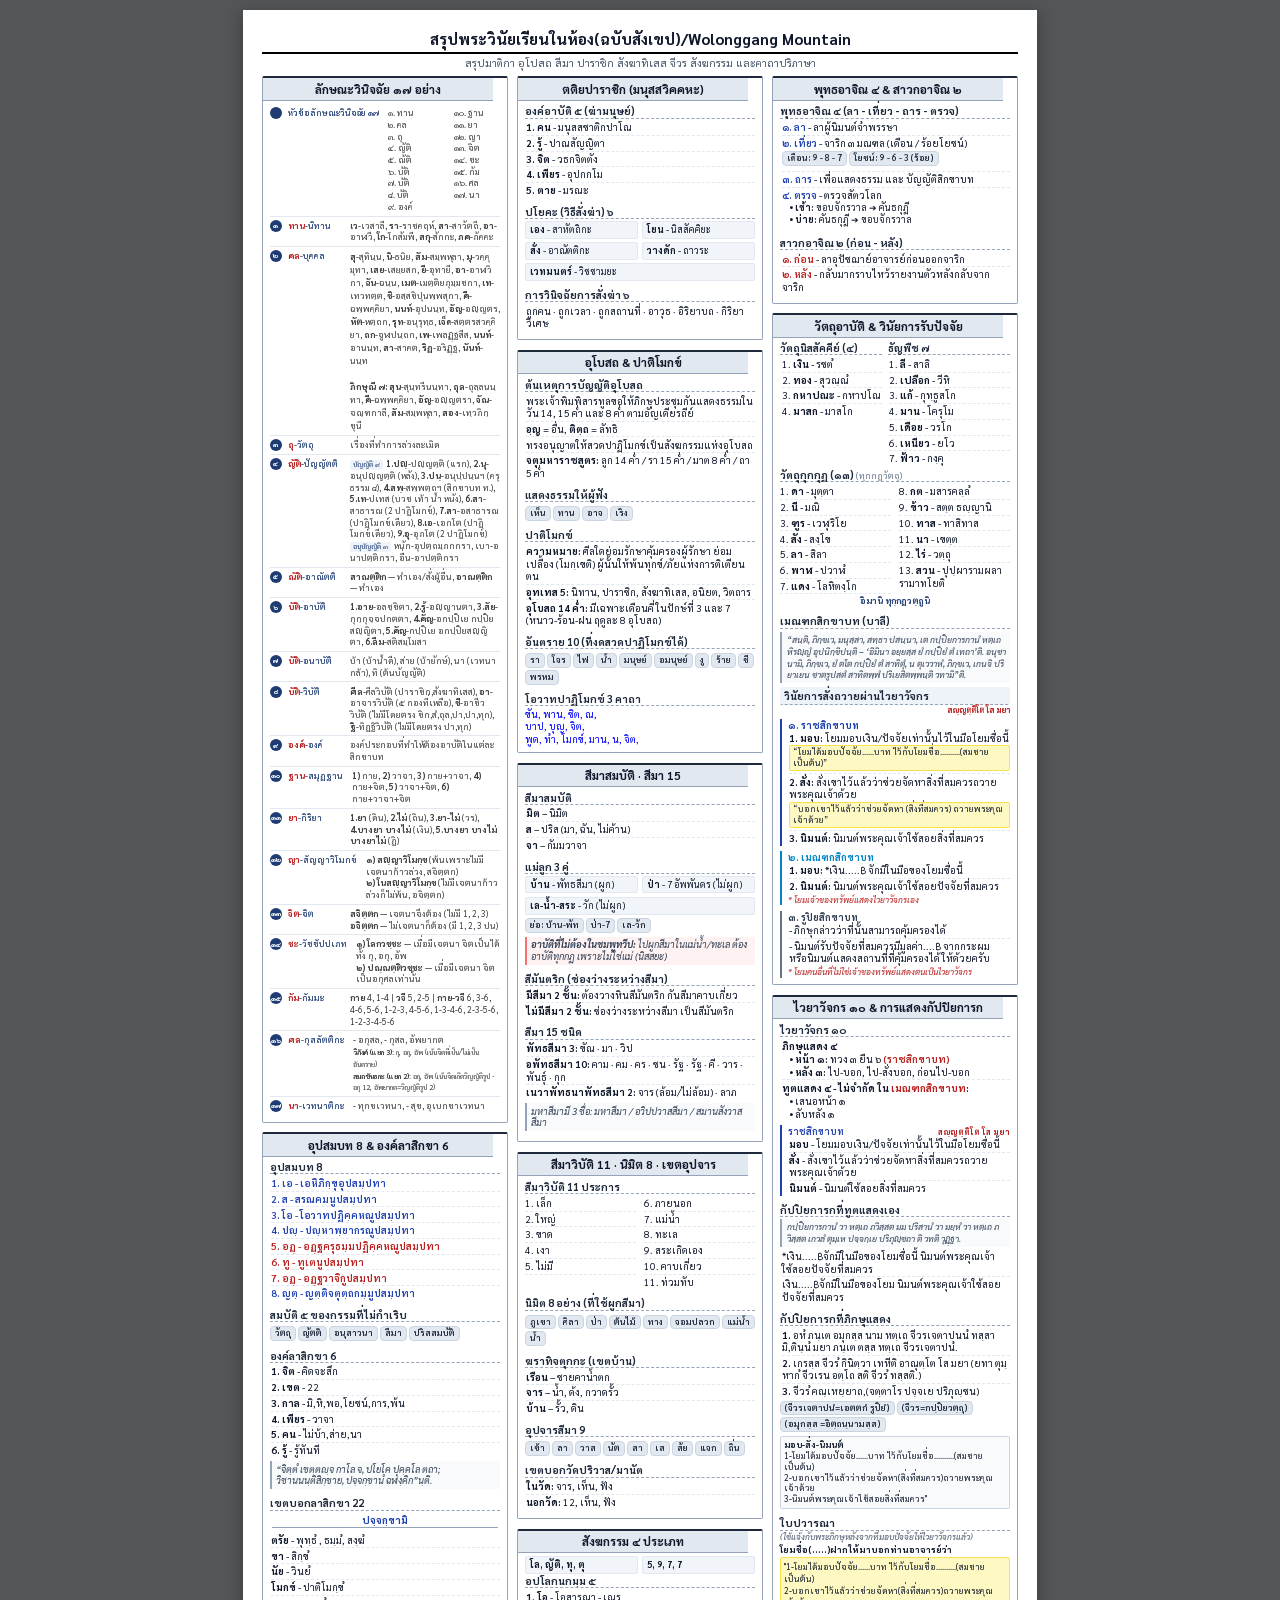
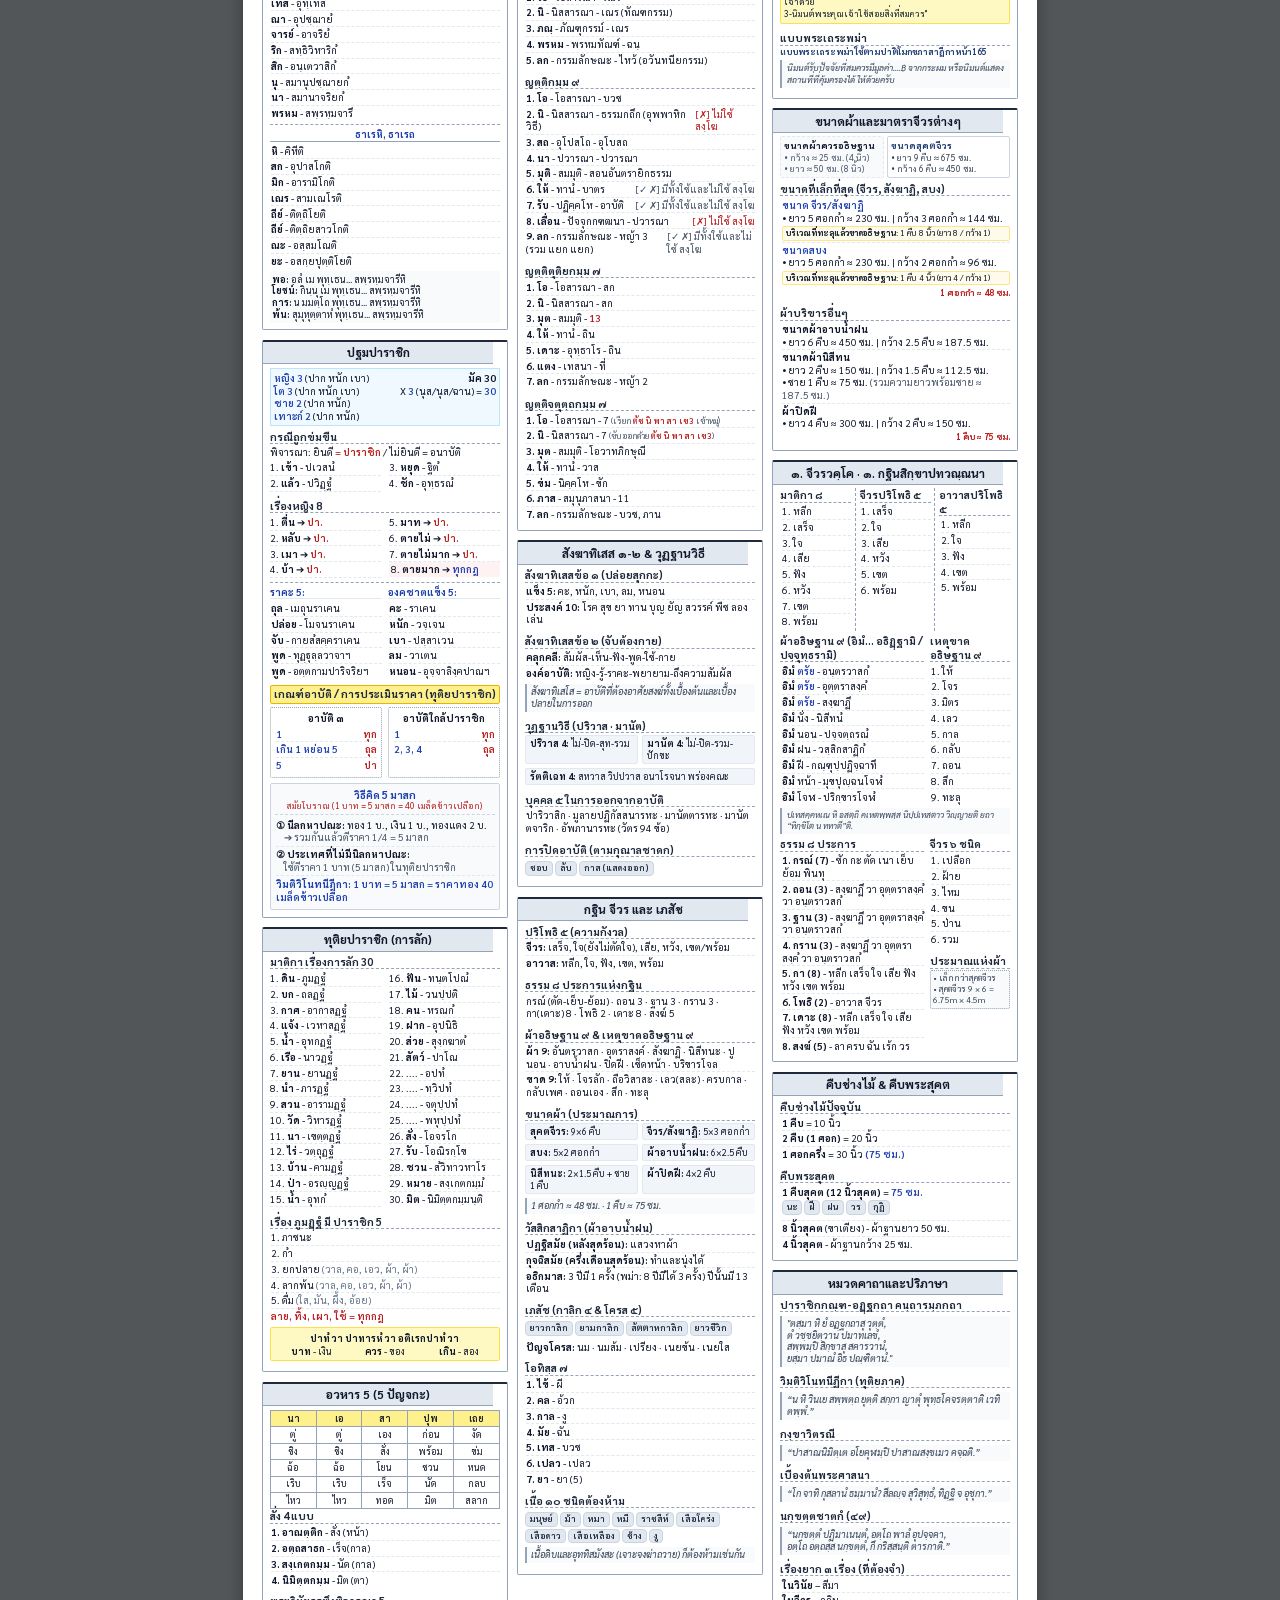
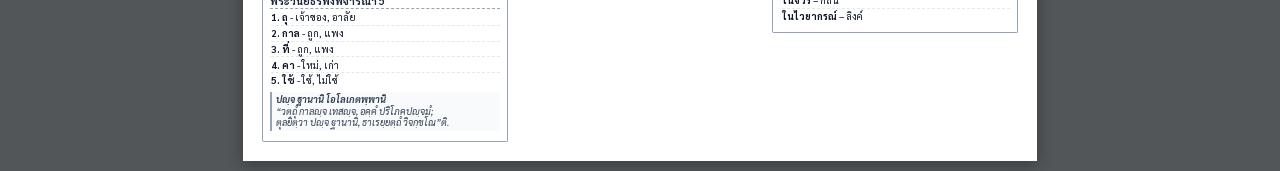
==== commit c78c76b4: "update sukata 75 cm" ====
--- a/index.html
+++ b/index.html
@@ -1200,8 +1200,8 @@
                             <span><b>2. นิ</b> - นิสสารณา - ธรรมกถึก
                                 (อุพพาหิกวิธี)</span>
                             <span
-                                style="color: var(--red); font-weight: bold;">[✗]
-                                ไม่ใช้ สงฺโม</span>
+                                style="color: var(--red); ">[✗]
+                                ไม่ใช้ สงฺโฆ</span>
                         </div>
                         <div class="vertical-item"><b>3. สถ</b> - อุโปสโถ -
                             อุโบสถ</div>
@@ -1212,24 +1212,24 @@
                         <div class="vertical-item flex-between">
                             <span><b>6. ให้</b> - ทานํ - บาตร</span>
                             <span style="color: #475569;">[✓ ✗]
-                                มีทั้งใช้และไม่ใช้ สงฺโม</span>
+                                มีทั้งใช้และไม่ใช้ สงฺโฆ</span>
                         </div>
                         <div class="vertical-item flex-between">
                             <span><b>7. รับ</b> - ปฏิคฺคโห - อาบัติ</span>
                             <span style="color: #475569;">[✓ ✗]
-                                มีทั้งใช้และไม่ใช้ สงฺโม</span>
+                                มีทั้งใช้และไม่ใช้ สงฺโฆ</span>
                         </div>
                         <div class="vertical-item flex-between">
                             <span><b>8. เลื่อน</b> - ปัจจุกกฑฒนา - ปวารณา</span>
                             <span
-                                style="color: var(--red); font-weight: bold;">[✗]
-                                ไม่ใช้ สงฺโม</span>
+                                style="color: var(--red); ">[✗]
+                                ไม่ใช้ สงฺโฆ</span>
                         </div>
                         <div class="vertical-item flex-between">
                             <span><b>9. ลก</b> - กรรมลักษณะ - หญ้า 3 (รวม แยก
                                 แยก)</span>
                             <span style="color: #475569;">[✓ ✗]
-                                มีทั้งใช้และไม่ใช้ สงฺโม</span>
+                                มีทั้งใช้และไม่ใช้ สงฺโฆ</span>
                         </div>
                     </div>
 
@@ -2036,7 +2036,7 @@
                         <div class="vertical-item"><b>1 คืบ</b> = 10 นิ้ว</div>
                         <div class="vertical-item"><b>2 คืบ (1 ศอก)</b> = 20
                             นิ้ว</div>
-                        <div class="vertical-item"><b>1 คืบครึ่ง</b> = 15 นิ้ว
+                        <div class="vertical-item"><b>1 ศอกครึ่ง </b> = 30 นิ้ว
                             <span class="text-blue">(75 ซม.)</span></div>
                     </div>
 
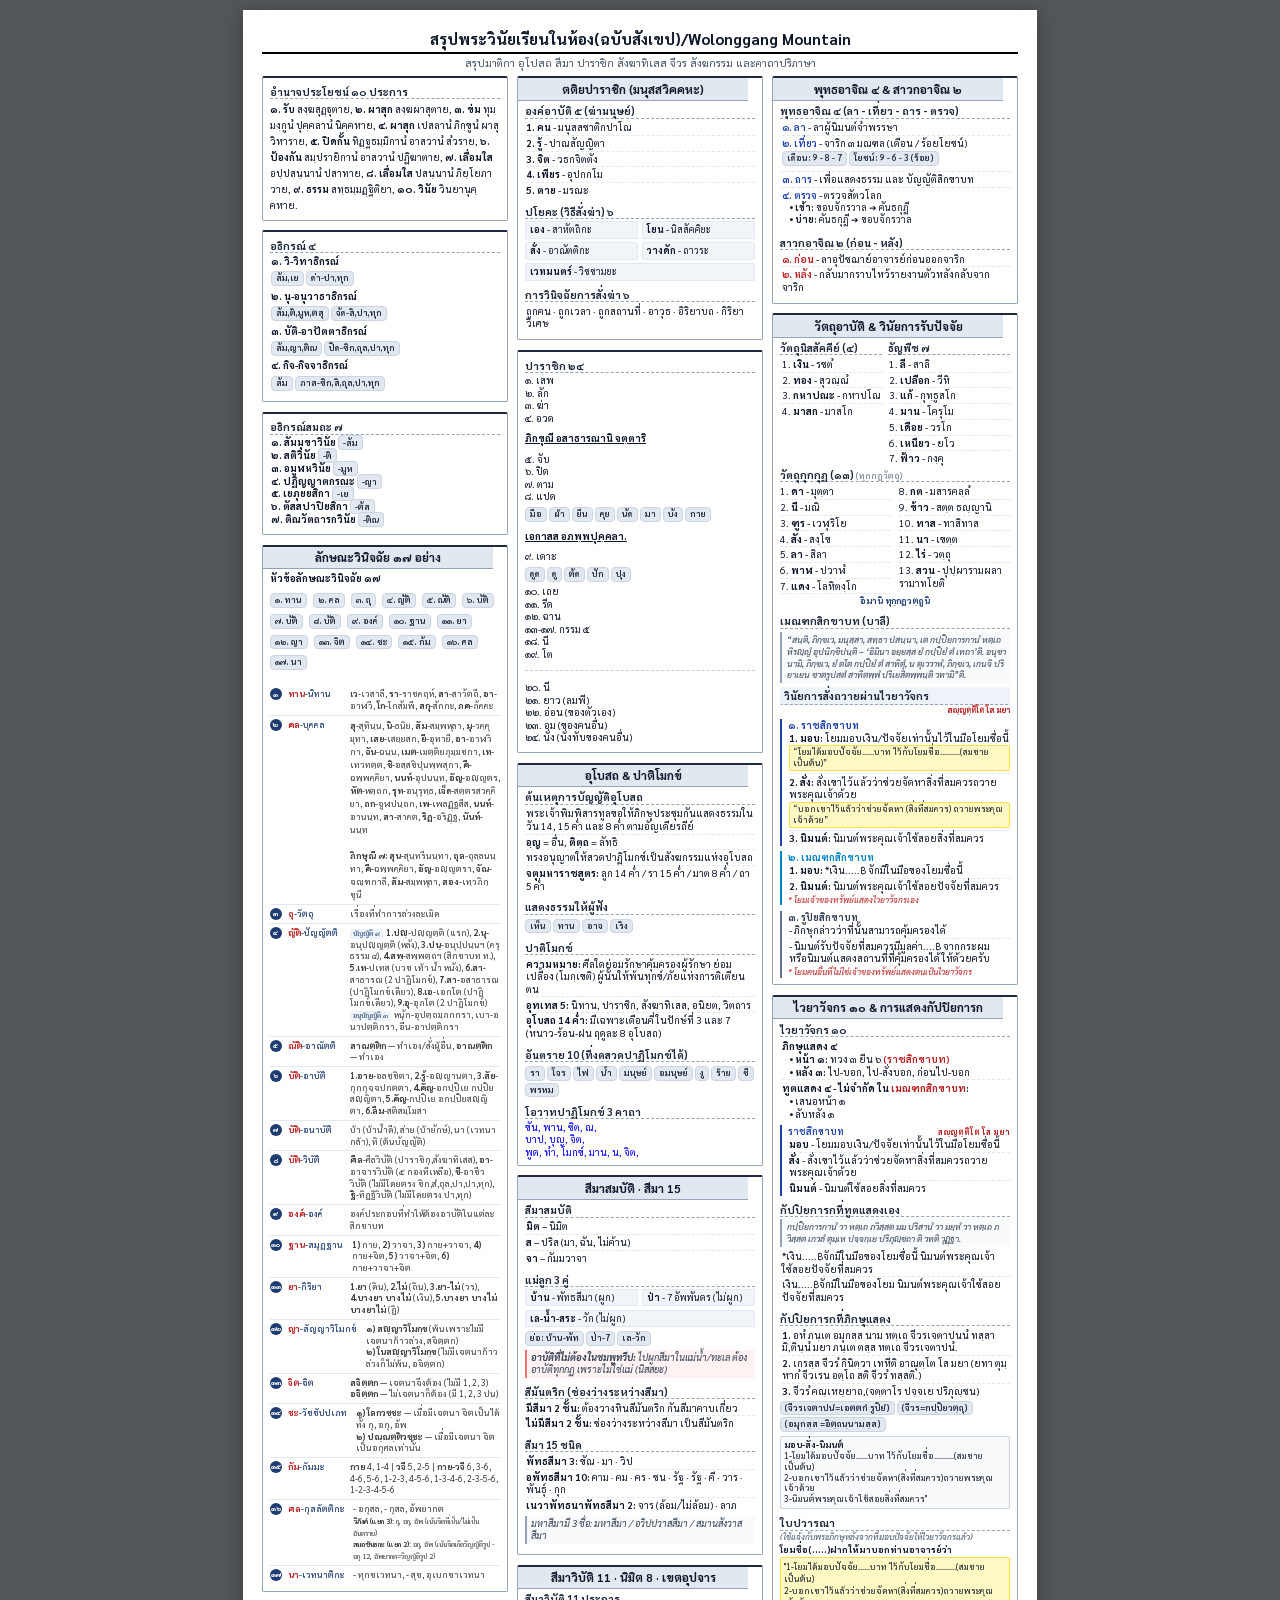
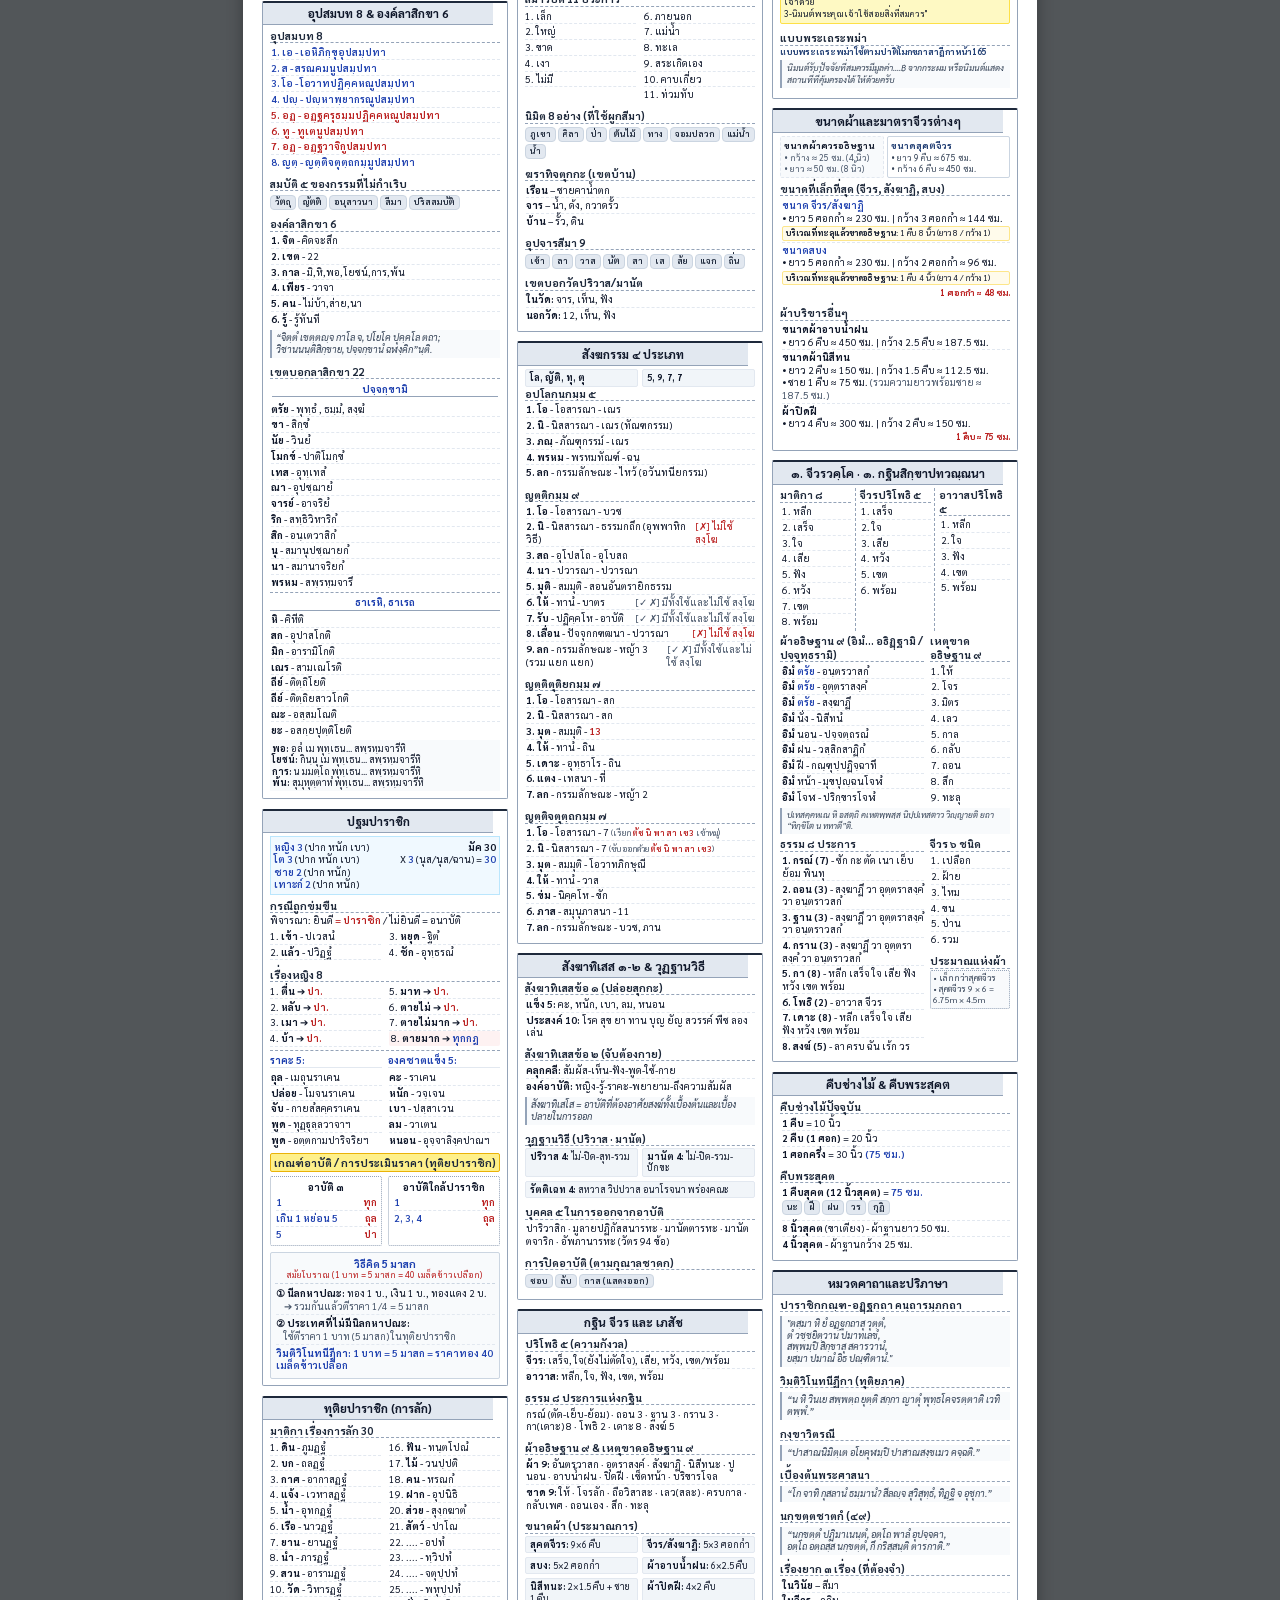
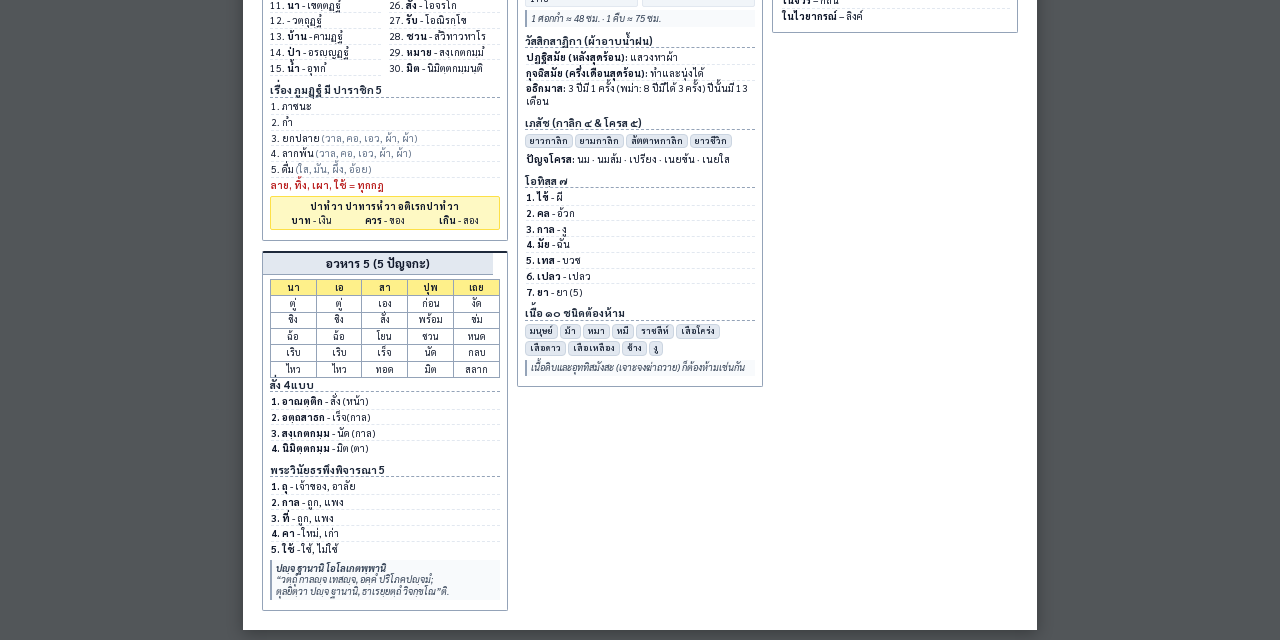
==== commit bab83e19: "add parachika 24" ====
--- a/index.html
+++ b/index.html
@@ -251,6 +251,100 @@
                 จีวร สังฆกรรม และคาถาปริภาษา</div>
 
             <div class="masonry">
+                <!-- อำนาจประโยชน์ ๑๐ ประการ -->
+                <div class="card">
+                    <h3>อำนาจประโยชน์ ๑๐ ประการ</h3>
+                    <p style="text-align: left; line-height: 1.6; margin: 0;">
+                        <strong>๑. รับ</strong> สงฺฆสุฏฺฐุตาย,
+                        <strong>๒. ผาสุก</strong> สงฺฆผาสุตาย,
+                        <strong>๓. ข่ม</strong> ทุมฺมงฺกูนํ ปุคฺคลานํ นิคฺคหาย,
+                        <strong>๔. ผาสุก</strong> เปสลานํ ภิกฺขูนํ ผาสุวิหาราย,
+                        <strong>๕. ปิดกั้น</strong> ทิฏฺฐธมฺมิกานํ อาสวานํ
+                        สํวราย,
+                        <strong>๖. ป้องกัน</strong> สมฺปรายิกานํ อาสวานํ
+                        ปฏิฆาตาย,
+                        <strong>๗. เลื่อมใส</strong> อปฺปสนฺนานํ ปสาทาย,
+                        <strong>๘. เลื่อมใส</strong> ปสนฺนานํ ภิยฺโยภาวาย,
+                        <strong>๙. ธรรม</strong> สทฺธมฺมฏฺฐิติยา,
+                        <strong>๑๐. วินัย</strong> วินยานุคฺคหาย.
+                    </p>
+                </div>
+
+                <!-- อธิกรณ์ ๔ -->
+                <div class="card">
+                    <h3>อธิกรณ์ ๔</h3>
+                    <ul class="vertical-list">
+                        <li style="text-align: left;">
+                            <strong class="item-title"
+                                style="text-align: left;">๑.
+                                วิ-วิทาธิกรณ์</strong>
+                            <div class="pill-row">
+                                <span class="pill">สัม,เย</span>
+                                <span class="pill">ด่า-ปา,ทุก</span>
+                            </div>
+                        </li>
+                        <li style="text-align: left;">
+                            <strong class="item-title"
+                                style="text-align: left;">๒.
+                                นุ-อนุวาธาธิกรณ์</strong>
+                            <div class="pill-row">
+                                <span class="pill">สัม,ติ,มูห,ตสุ</span>
+                                <span class="pill">จัด-สิ,ปา,ทุก</span>
+                            </div>
+                        </li>
+                        <li style="text-align: left;">
+                            <strong class="item-title"
+                                style="text-align: left;">๓.
+                                บัติ-อาปัตตาธิกรณ์</strong>
+                            <div class="pill-row">
+                                <span class="pill">สัม,ญา,ติณ</span>
+                                <span class="pill">ปิด-ซิก,ถุล,ปา,ทุก</span>
+                            </div>
+                        </li>
+                        <li style="text-align: left;">
+                            <strong class="item-title"
+                                style="text-align: left;">๔.
+                                กิจ-กิจจาธิกรณ์</strong>
+                            <div class="pill-row">
+                                <span class="pill">สัม</span>
+                                <span class="pill">ภาส-ซิก,สิ,ถุล,ปา,ทุก</span>
+                            </div>
+                        </li>
+                    </ul>
+                </div>
+
+                <!-- อธิกรณ์สมถะ ๗ -->
+                <div class="card">
+                    <h3>อธิกรณ์สมถะ ๗</h3>
+                    <ul class="vertical-list">
+                        <li style="text-align: left;"><strong
+                                style="text-align: left;">๑.
+                                สัมมุขาวินัย</strong> <span
+                                class="pill">-สัม</span></li>
+                        <li style="text-align: left;"><strong
+                                style="text-align: left;">๒. สติวินัย</strong>
+                            <span class="pill">-ติ</span></li>
+                        <li style="text-align: left;"><strong
+                                style="text-align: left;">๓. อมูฬหวินัย</strong>
+                            <span class="pill">-มูห</span></li>
+                        <li style="text-align: left;"><strong
+                                style="text-align: left;">๔.
+                                ปฏิญญาตกรณะ</strong> <span
+                                class="pill">-ญา</span></li>
+                        <li style="text-align: left;"><strong
+                                style="text-align: left;">๕. เยภุยยสิกา</strong>
+                            <span class="pill">-เย</span></li>
+                        <li style="text-align: left;"><strong
+                                style="text-align: left;">๖.
+                                ตัสสปาปิยสิกา</strong> <span
+                                class="pill">-ตัส</span></li>
+                        <li style="text-align: left;"><strong
+                                style="text-align: left;">๗.
+                                ติณวัตถารกวินัย</strong> <span
+                                class="pill">-ติณ</span></li>
+                    </ul>
+                </div>
+
                 <!-- ============================================== -->
                 <!-- CARD 6: ลักษณะวินิจฉัย 17 & ปาราชิก 24 (ต้นฉบับเดิม)-->
                 <!-- ============================================== -->
@@ -258,36 +352,30 @@
                     <h2>ลักษณะวินิจฉัย ๑๗ อย่าง</h2>
 
                     <div class="vinicchaya-list" style="margin-top: 0.5mm;">
-
-                        <!-- สารบัญลักษณะวินิจฉัย ๑๗ -->
-                        <div class="v-item">
-                            <span class="num"></span><span
-                                class="title">หัวข้อลักษณะวินิจฉัย ๑๗</span>
-                            <span class="desc">
-                                <div style="display: flex; gap: 20px;">
-                                    <div style="flex: 1;">
-                                        ๑. <span>ทาน</span><br>
-                                        ๒. <span>คล</span><br>
-                                        ๓. <span>ถุ</span><br>
-                                        ๔. <span>ญัติ</span><br>
-                                        ๕. <span>ณัติ</span><br>
-                                        ๖. <span>บัติ</span><br>
-                                        ๗. <span>บัติ</span><br>
-                                        ๘. <span>บัติ</span><br>
-                                        ๙. <span>องค์</span>
-                                    </div>
-                                    <div style="flex: 1;">
-                                        ๑๐. <span>ฐาน</span><br>
-                                        ๑๑. <span>ยา</span><br>
-                                        ๑๒. <span>ญา</span><br>
-                                        ๑๓. <span>จิต</span><br>
-                                        ๑๔. <span>ชะ</span><br>
-                                        ๑๕. <span>กัม</span><br>
-                                        ๑๖. <span>ศล</span><br>
-                                        ๑๗. <span>นา</span>
-                                    </div>
-                                </div>
-                            </span>
+                        <div style="text-align: left; margin-bottom: 15px;">
+                            <div
+                                style="font-weight: bold; margin-bottom: 8px;">หัวข้อลักษณะวินิจฉัย
+                                ๑๗</div>
+                            <div
+                                style="display: flex; flex-wrap: wrap; gap: 6px;">
+                                <span class="pill">๑. ทาน</span>
+                                <span class="pill">๒. คล</span>
+                                <span class="pill">๓. ถุ</span>
+                                <span class="pill">๔. ญัติ</span>
+                                <span class="pill">๕. ณัติ</span>
+                                <span class="pill">๖. บัติ</span>
+                                <span class="pill">๗. บัติ</span>
+                                <span class="pill">๘. บัติ</span>
+                                <span class="pill">๙. องค์</span>
+                                <span class="pill">๑๐. ฐาน</span>
+                                <span class="pill">๑๑. ยา</span>
+                                <span class="pill">๑๒. ญา</span>
+                                <span class="pill">๑๓. จิต</span>
+                                <span class="pill">๑๔. ชะ</span>
+                                <span class="pill">๑๕. กัม</span>
+                                <span class="pill">๑๖. ศล</span>
+                                <span class="pill">๑๗. นา</span>
+                            </div>
                         </div>
 
                         <!-- ๑. ทาน-นิทาน -->
@@ -791,7 +879,7 @@
                             วิหารฏฺฐํ</div>
                         <div class="vertical-item">11. <b>นา</b> -
                             เขตฺตฏฺฐํ</div>
-                        <div class="vertical-item">12. <b>ไร่</b> -
+                        <div class="vertical-item">12. <b></b> -
                             วตฺถุฏฺฐํ</div>
                         <div class="vertical-item">13. <b>บ้าน</b> -
                             คามฏฺฐํ</div>
@@ -973,6 +1061,62 @@
                     </div>
                 </div>
 
+                <div class="card">
+                    <h3>ปาราชิก ๒๔</h3>
+                    <ul class="vertical-list"
+                        style="text-align: left; padding-left: 0;">
+                        <li>๑. เสพ</li>
+                        <li>๒. ลัก</li>
+                        <li>๓. ฆ่า</li>
+                        <li>๔. อวด</li>
+                        <li
+                            style="text-decoration: underline; list-style: none; font-weight: bold; margin: 8px 0;">ภิกขุณี
+                            อสาธารณานิ จตฺตาริ</li>
+                        <li>๕. จับ</li>
+                        <li>๖. ปิด</li>
+                        <li>๗. ตาม</li>
+                        <li>
+                            <span>๘. แปด</span>
+                            <div class="pill-row" style="margin-top: 4px;">
+                                <span class="pill">มือ</span>
+                                <span class="pill">ผ้า</span>
+                                <span class="pill">ยืน</span>
+                                <span class="pill">คุย</span>
+                                <span class="pill">นัด</span>
+                                <span class="pill">มา</span>
+                                <span class="pill">บัง</span>
+                                <span class="pill">กาย</span>
+                            </div>
+                        </li>
+                        <li
+                            style="text-decoration: underline; list-style: none; font-weight: bold; margin: 8px 0;">เอกาสส
+                            อภพฺพปุคฺคลา.</li>
+                        <li>
+                            <span>๙. เดาะ</span>
+                            <div class="pill-row" style="margin-top: 4px;">
+                                <span class="pill">ดูด</span>
+                                <span class="pill">ดู</span>
+                                <span class="pill">ตัด</span>
+                                <span class="pill">ปัก</span>
+                                <span class="pill">ปุง</span>
+                            </div>
+                        </li>
+                        <li>๑๐. เถย</li>
+                        <li>๑๑. รีด</li>
+                        <li>๑๒. ฉาน</li>
+                        <li>๑๓-๑๗. กรรม ๕</li>
+                        <li>๑๘. นี</li>
+                        <li>๑๙. โต</li>
+                        <hr
+                            style="border: 0; border-top: 1px dashed #ccc; margin: 10px 0;">
+                        <li>๒๐. นี</li>
+                        <li>๒๑. ยาว (ลมพี)</li>
+                        <li>๒๒. อ่อน (ของตัวเอง)</li>
+                        <li>๒๓. อม (ของคนอื่น)</li>
+                        <li>๒๔. นั่ง (นั่งทับของคนอื่น)</li>
+                    </ul>
+                </div>
+
                 <!-- ============================================== -->
                 <!-- CARD 7: อุโบสถ & ปาติโมกข์ (เนื้อหาใหม่จาก Code 2) -->
                 <!-- ============================================== -->
@@ -1042,7 +1186,7 @@
                                 style="color: blue;">น,</span> <span
                                 style="color: blue;">จิต,</span></li>
                     </ul>
-                   
+
                 </div>
 
                 <!-- ============================================== -->
@@ -1165,7 +1309,6 @@
                     </div>
                 </div>
 
-         
                 <!-- ============================================== -->
                 <!-- CARD: สังฆกรรม ๔ (อปโลกน์ / ญัตติ / ทุติย / จตุตถ) -->
                 <!-- ============================================== -->
@@ -1435,7 +1578,7 @@
                         <div class="vertical-item">
                             <b class="text-blue">๒. เที่ยว</b> - จาริก ๓ มณฑล
                             (เดือน / ร้อยโยชน์)
-                           
+
                             <div class="pill-row" style="margin-top: 0.5mm;">
                                 <span class="pill">เดือน: 9 - 8 - 7</span>
                                 <span class="pill">โยชน์: 9 - 6 - 3
@@ -2106,7 +2249,7 @@
                         <div class="vertical-item"><b>ในไวยากรณ์</b> –
                             ลิงค์</div>
                     </div>
-                   
+
                 </div>
 
             </div>
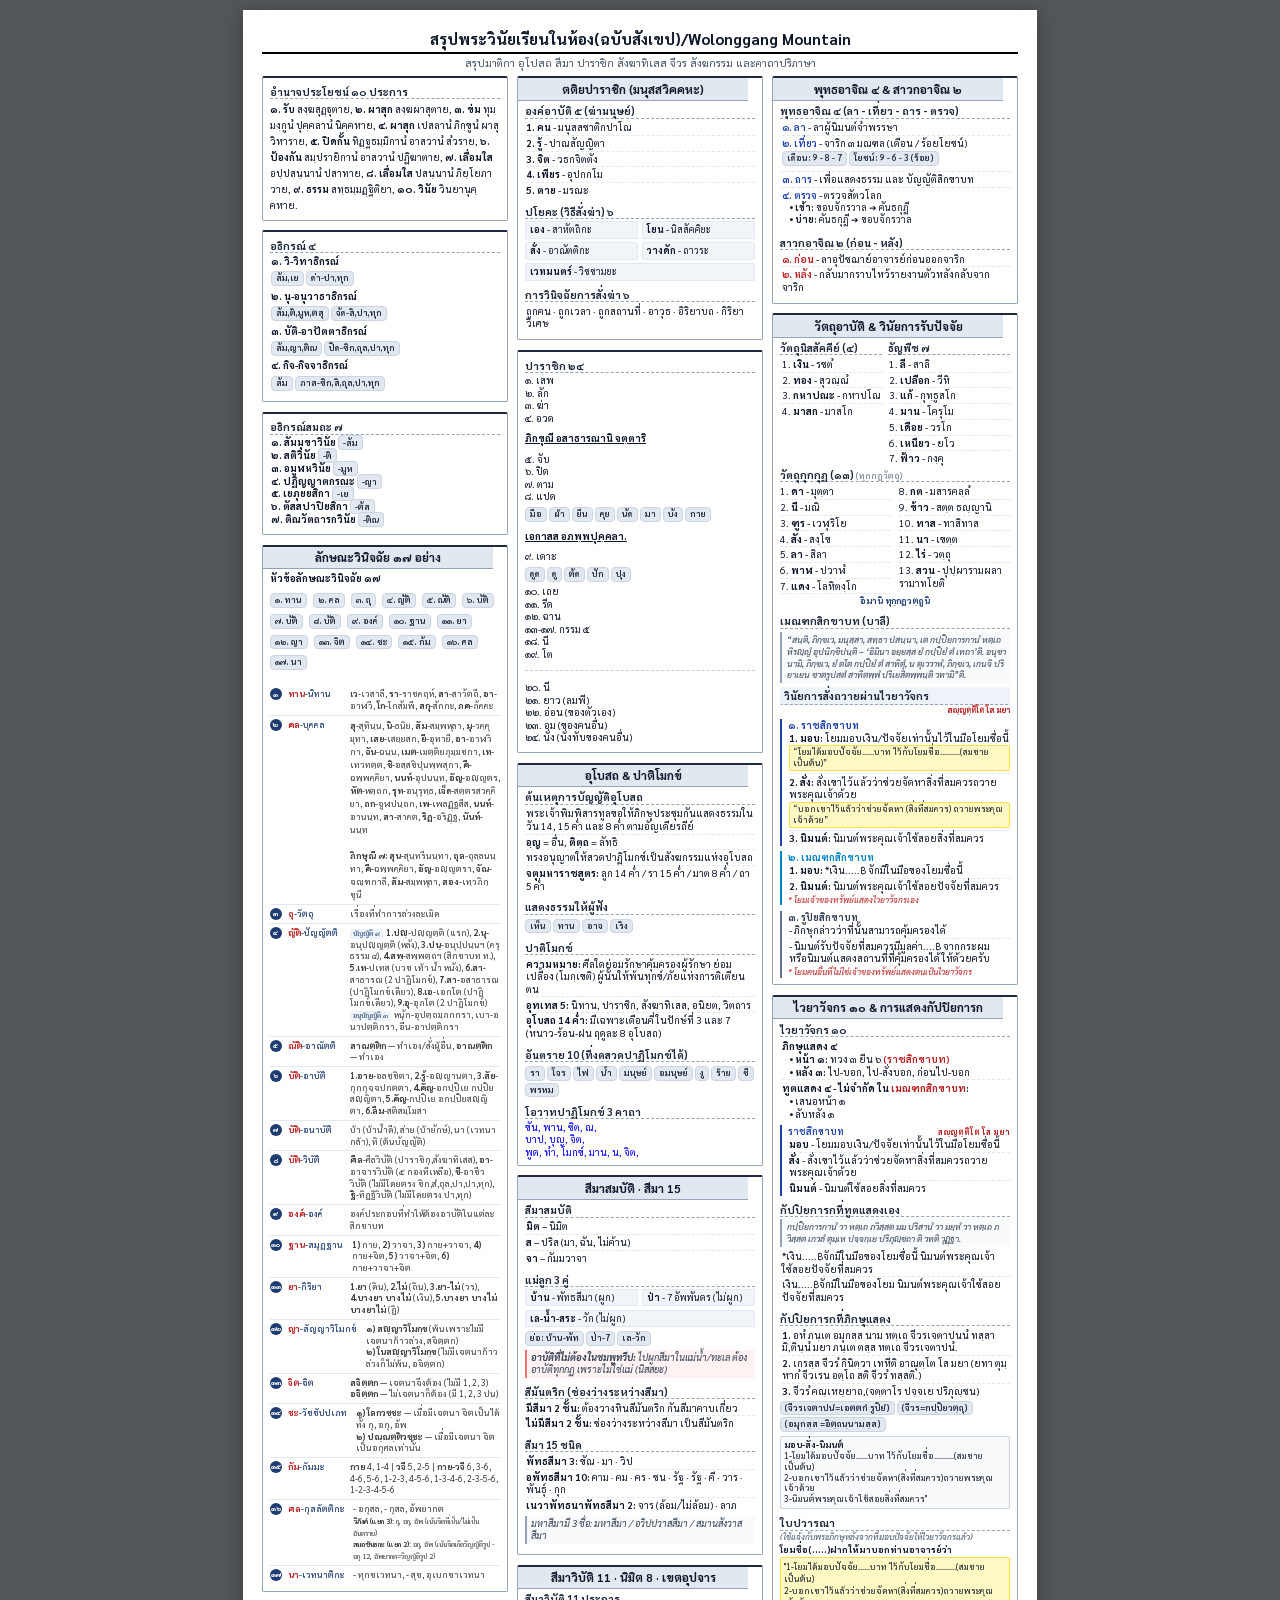
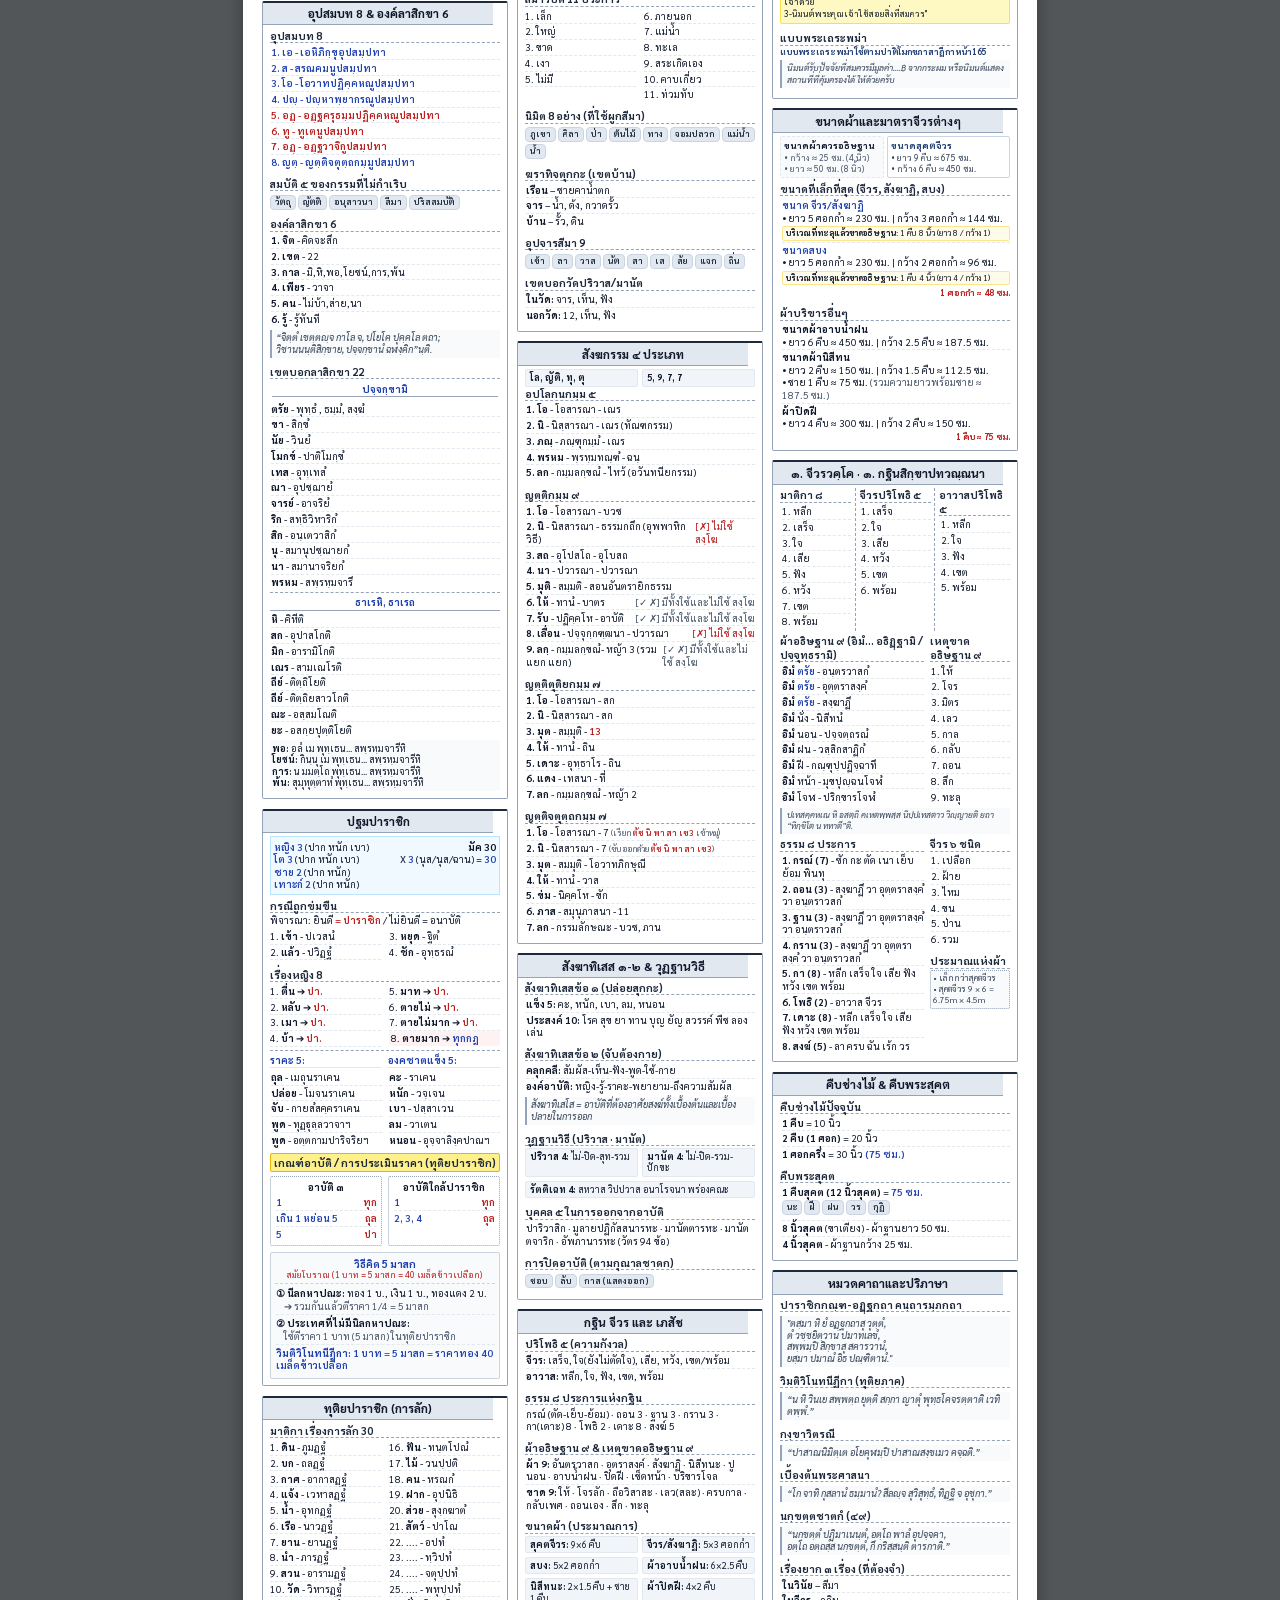
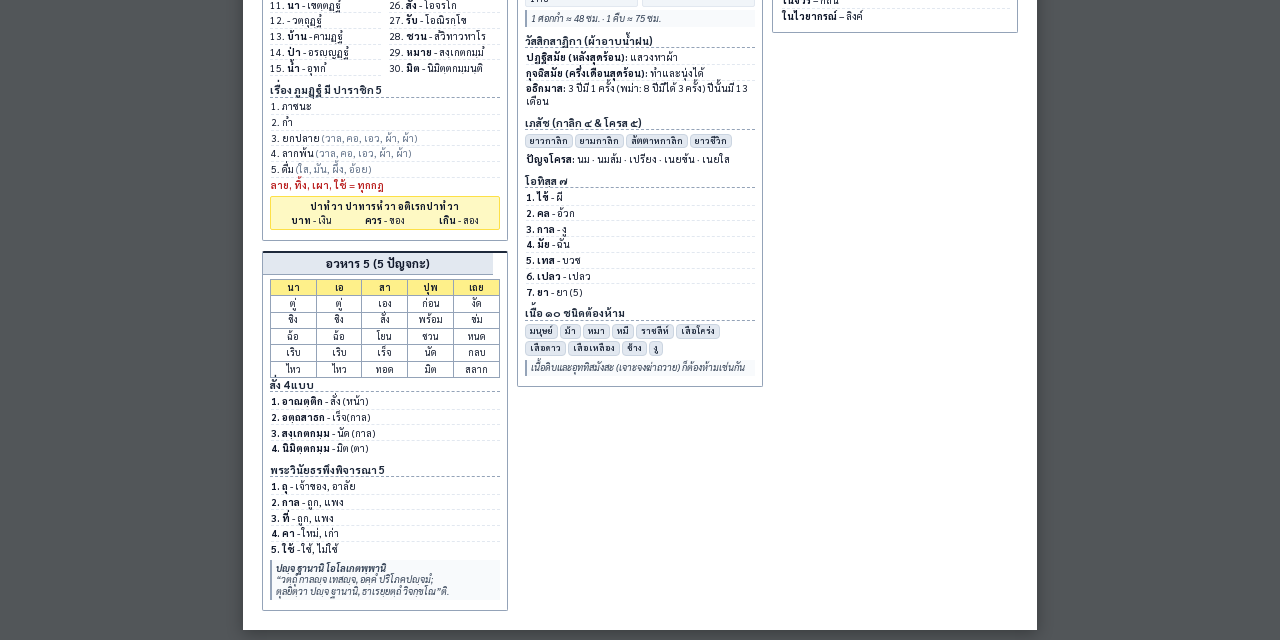
==== commit b8397f00: "edit kamma 4" ====
--- a/index.html
+++ b/index.html
@@ -1324,13 +1324,13 @@
                     <div class="vertical-list" style="font-size: 6.8pt;">
                         <div class="vertical-item"><b>1. โอ</b> - โอสารณา -
                             เณร</div>
-                        <div class="vertical-item"><b>2. นิ</b> - นิสสารณา - เณร
+                        <div class="vertical-item"><b>2. นิ</b> - นิสฺสารณา - เณร
                             (ทัณฑกรรม)</div>
-                        <div class="vertical-item"><b>3. ภณฺ</b> - ภัณฑุกรรม์ -
+                        <div class="vertical-item"><b>3. ภณฺ</b> - ภณฺฑุกมฺมํ -
                             เณร</div>
-                        <div class="vertical-item"><b>4. พรหม</b> - พรหมทัณฑ์ -
+                        <div class="vertical-item"><b>4. พรหม</b> - พฺรหฺมทณฺฑํ -
                             ฉนฺ</div>
-                        <div class="vertical-item"><b>5. ลก</b> - กรรมลักษณะ -
+                        <div class="vertical-item"><b>5. ลก</b> - กมฺมลกฺขณํ -
                             ไหว้ (อวันทนียกรรม)</div>
                     </div>
 
@@ -1350,7 +1350,7 @@
                             อุโบสถ</div>
                         <div class="vertical-item"><b>4. นา</b> - ปวารณา -
                             ปวารณา</div>
-                        <div class="vertical-item"><b>5. มุติ</b> - สมมุติ -
+                        <div class="vertical-item"><b>5. มุติ</b> - สมฺมติ -
                             สอนอันตรายิกธรรม</div>
                         <div class="vertical-item flex-between">
                             <span><b>6. ให้</b> - ทานํ - บาตร</span>
@@ -1363,13 +1363,13 @@
                                 มีทั้งใช้และไม่ใช้ สงฺโฆ</span>
                         </div>
                         <div class="vertical-item flex-between">
-                            <span><b>8. เลื่อน</b> - ปัจจุกกฑฒนา - ปวารณา</span>
+                            <span><b>8. เลื่อน</b> - ปจฺจุกฺกฑฺฒนา - ปวารณา</span>
                             <span
                                 style="color: var(--red); ">[✗]
                                 ไม่ใช้ สงฺโฆ</span>
                         </div>
                         <div class="vertical-item flex-between">
-                            <span><b>9. ลก</b> - กรรมลักษณะ - หญ้า 3 (รวม แยก
+                            <span><b>9. ลกฺ</b> - กมฺมลกฺขณํ- หญ้า 3 (รวม แยก
                                 แยก)</span>
                             <span style="color: #475569;">[✓ ✗]
                                 มีทั้งใช้และไม่ใช้ สงฺโฆ</span>
@@ -1381,17 +1381,17 @@
                     <div class="vertical-list" style="font-size: 6.8pt;">
                         <div class="vertical-item"><b>1. โอ</b> - โอสารณา -
                             สก</div>
-                        <div class="vertical-item"><b>2. นิ</b> - นิสสารณา -
+                        <div class="vertical-item"><b>2. นิ</b> - นิสฺสารณา -
                             สก</div>
-                        <div class="vertical-item"><b>3. มุต</b> - สมมุติ -
+                        <div class="vertical-item"><b>3. มุต</b> - สมฺมุติ -
                             <span class="text-red">13</span></div>
                         <div class="vertical-item"><b>4. ให้</b> - ทานํ -
                             ถิน</div>
                         <div class="vertical-item"><b>5. เดาะ</b> - อุทฺธาโร -
                             ถิน</div>
-                        <div class="vertical-item"><b>6. แตง</b> - เทสนา -
+                        <div class="vertical-item"><b>6. แดง</b> - เทสนา -
                             ที่</div>
-                        <div class="vertical-item"><b>7. ลก</b> - กรรมลักษณะ -
+                        <div class="vertical-item"><b>7. ลก</b> - กมฺมลกฺขณํ -
                             หญ้า 2</div>
                     </div>
 
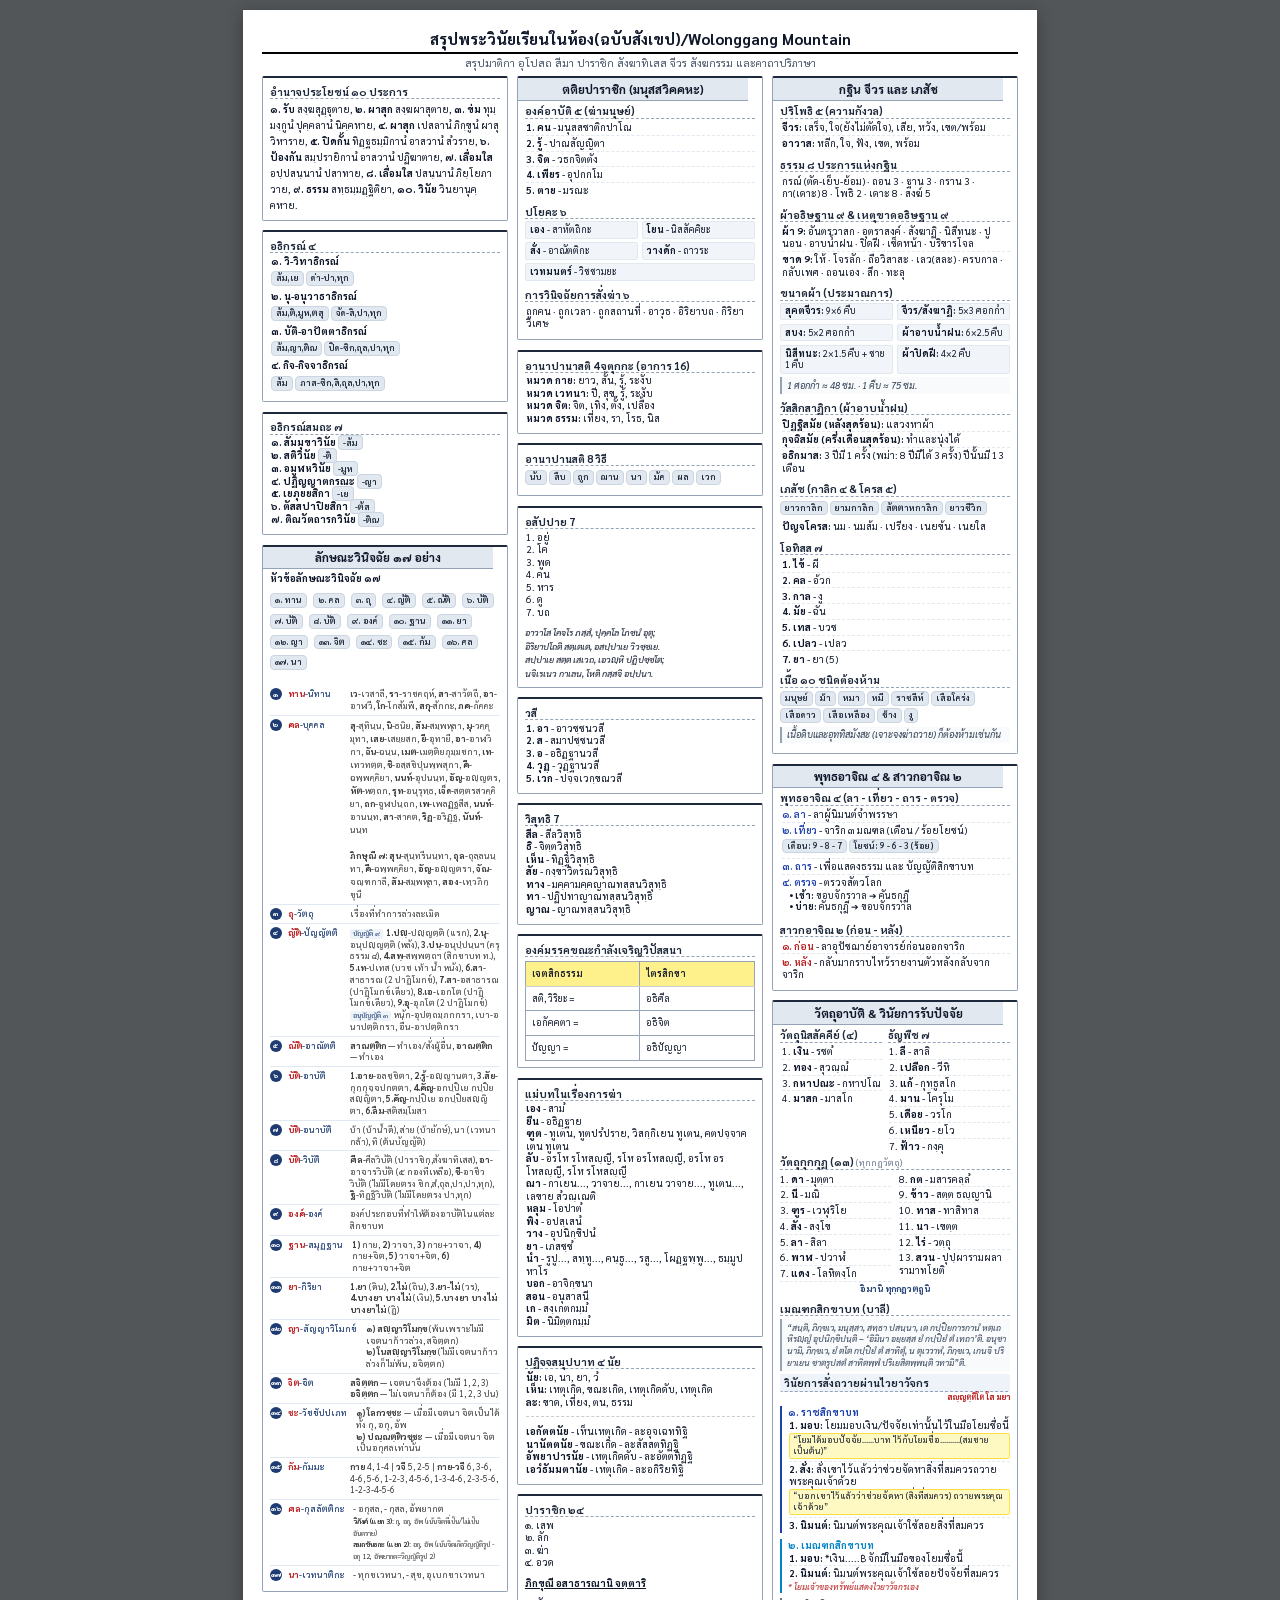
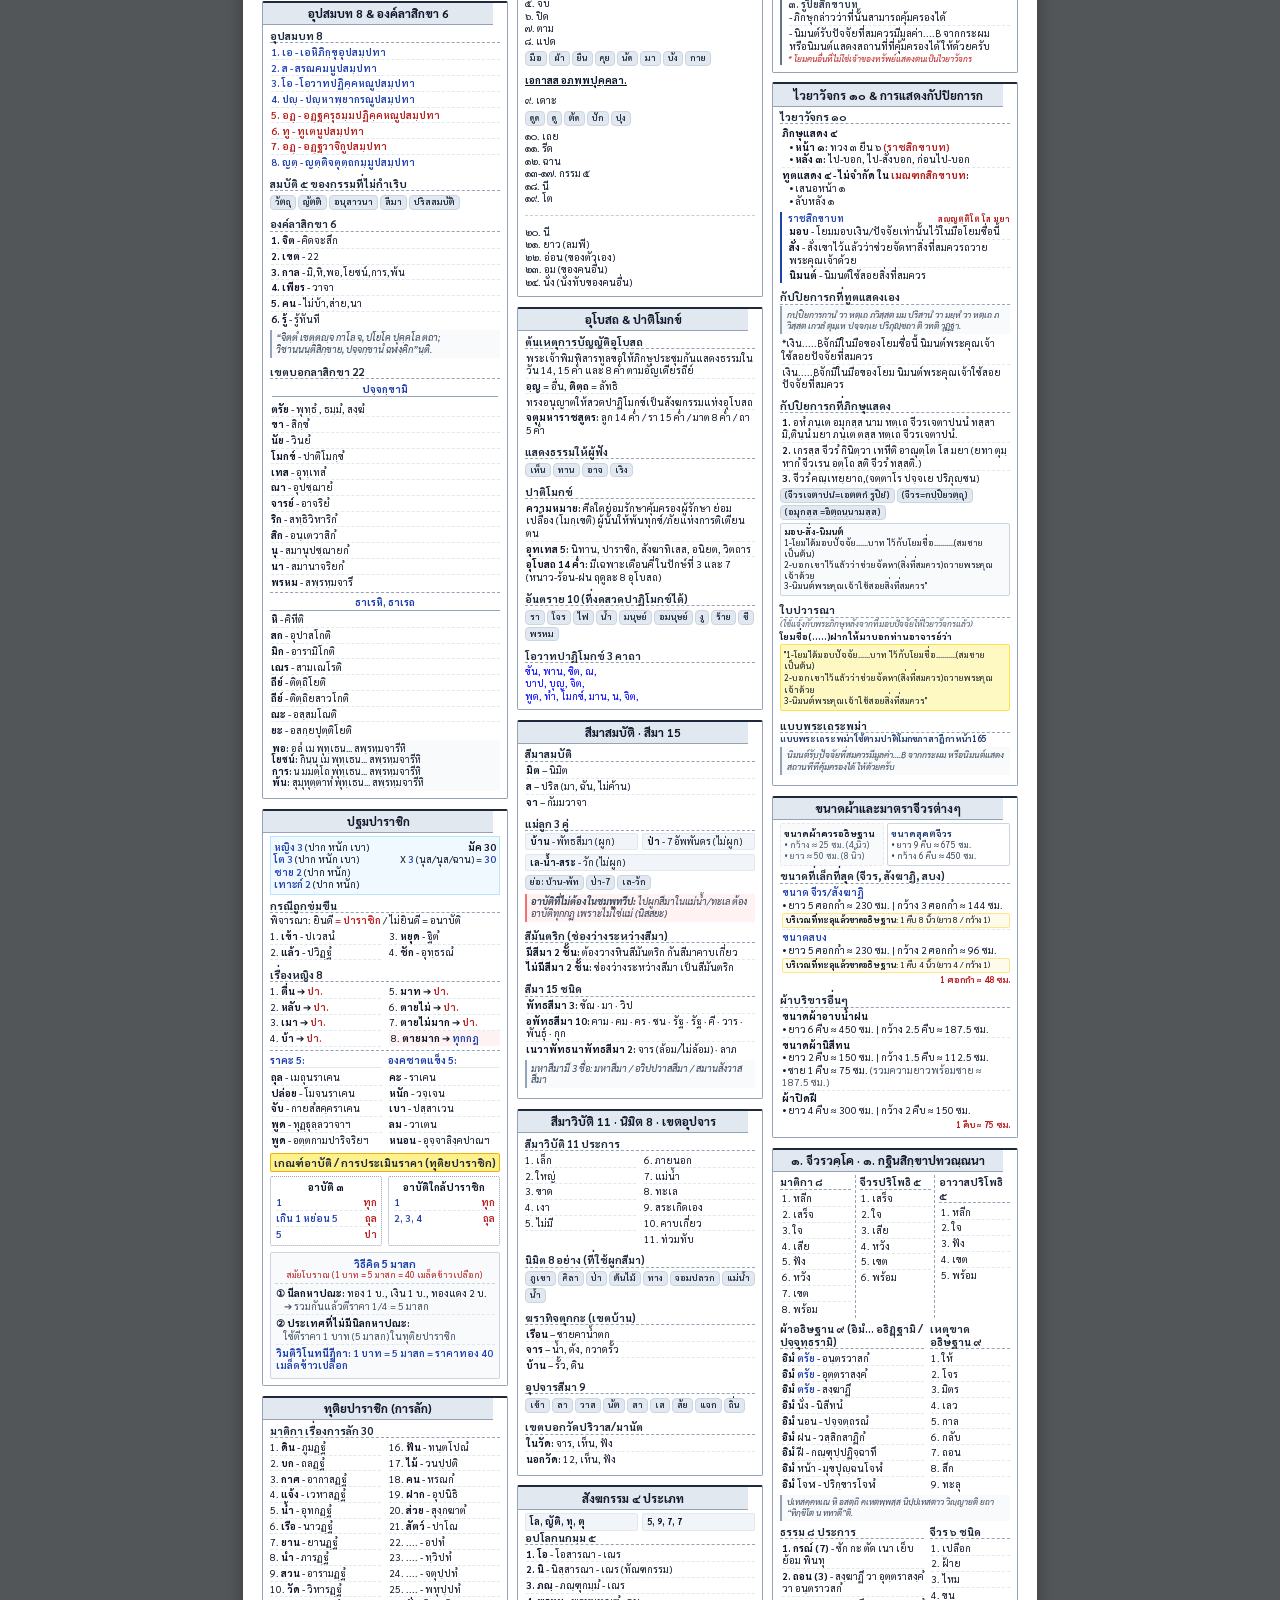
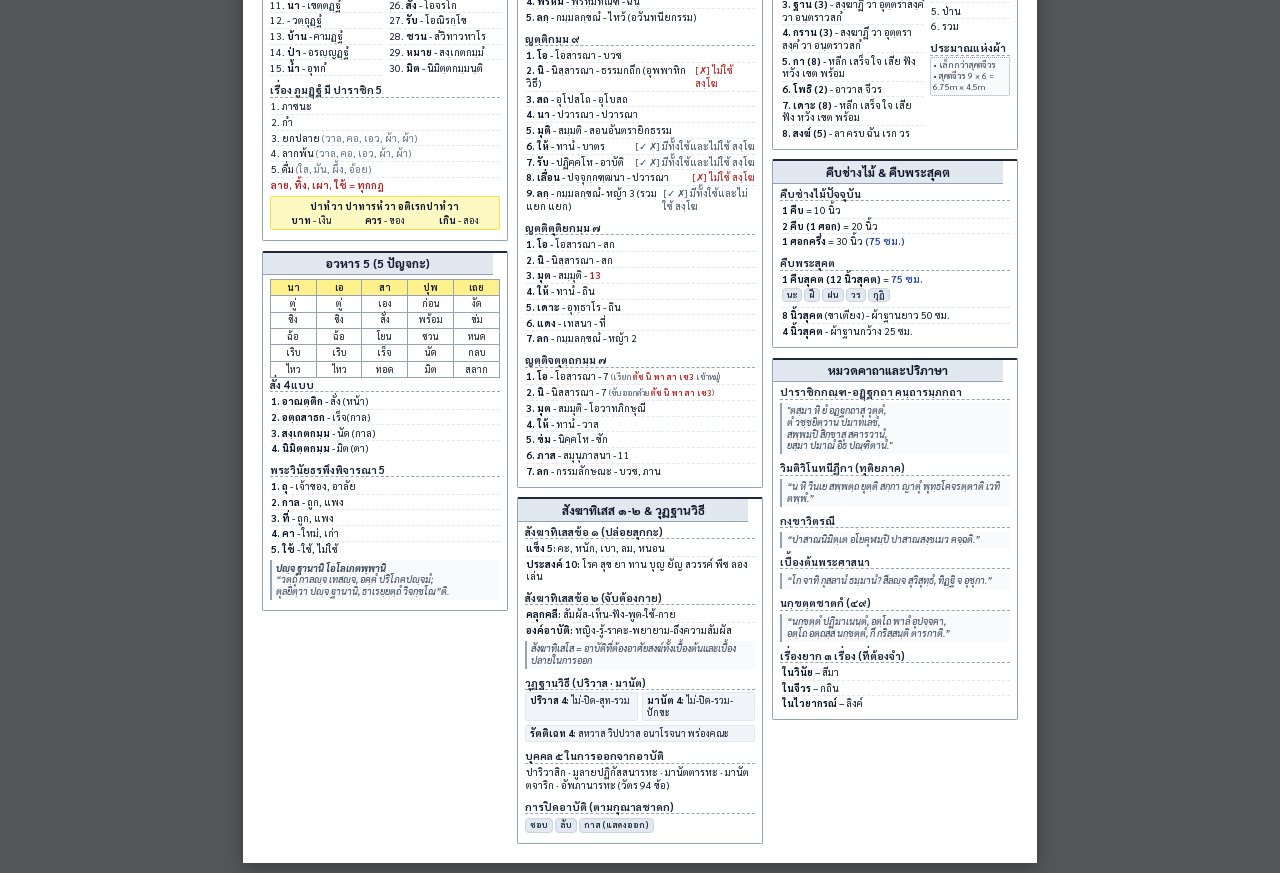
==== commit c7fb1764: "add tatiya parachika" ====
--- a/index.html
+++ b/index.html
@@ -7,239 +7,7 @@
         <link
             href="https://fonts.googleapis.com/css2?family=Sarabun:wght@400;500;600;700&display=swap"
             rel="stylesheet">
-        <style>
-        :root {
-    --blue: #1e40af;
-    --red: #b91c1c;
-    --border: #94a3b8;
-    --bg-head: #e2e8f0;
-    --navy: #1e3c72;
-}
-
-* {
-    box-sizing: border-box;
-    margin: 0;
-    padding: 0;
-    font-family: 'Sarabun', sans-serif;
-}
-
-body { 
-    background-color: #525659; 
-    display: flex; 
-    flex-direction: column; 
-    align-items: center; 
-    padding: 10px; 
-    color: #0f172a; 
-    gap: 15px; 
-    overflow-x: hidden; /* ป้องกันการล้นแนวนอน */
-}
-
-/* Container หลัก: ปรับความกว้างให้ยืดหยุ่นตามหน้าจอ */
-.a4-page {
-    width: 100%;
-    max-width: 210mm;
-    min-height: 297mm;
-    height: auto;
-    background: #ffffff;
-    padding: 5mm; 
-    box-shadow: 0 4px 15px rgba(0,0,0,0.3);
-    position: relative;
-}
-
-.header-title {
-    text-align: center; 
-    font-size: 11.5pt; 
-    font-weight: 700;
-    margin-bottom: 1.5mm; 
-    border-bottom: 2px solid #000; 
-    padding-bottom: 0.8mm;
-}
-
-.header-sub {
-    text-align: center; 
-    font-size: 8pt; 
-    color: #475569; 
-    margin-top: -1mm; 
-    margin-bottom: 2mm;
-}
-
-/* Responsive Masonry Layout */
-.masonry {
-    column-count: 1; /* มือถือแสดง 1 คอลัมน์ */
-    column-gap: 2.5mm;
-    width: 100%;
-}
-
-@media (min-width: 600px) {
-    .masonry { column-count: 2; } /* แท็บเล็ตแสดง 2 คอลัมน์ */
-}
-
-@media (min-width: 900px) {
-    .masonry { column-count: 3; } /* จอใหญ่แสดง 3 คอลัมน์ */
-}
-
-/* Card & Content Elements */
-.card {
-    break-inside: avoid;
-    page-break-inside: avoid;
-    border: 1px solid var(--border);
-    border-top: 2.5px solid #1e293b;
-    padding: 1.8mm;
-    margin-bottom: 2.5mm;
-    border-radius: 2px;
-    font-size: 7.5pt; 
-    line-height: 1.25;
-    background: #fff;
-    overflow: hidden;
-    width: 100%;
-}
-
-.card * {
-    max-width: 100%;
-    overflow-wrap: break-word;
-    word-break: break-word;
-}
-
-h2 { 
-    font-size: 8.8pt; 
-    font-weight: 700; 
-    background: var(--bg-head); 
-    padding: 0.9mm; 
-    margin: -1.8mm -1.8mm 0.9mm -1.8mm; 
-    border-bottom: 1px solid var(--border); 
-    text-align: center; 
-    color: #0f172a;
-}
-
-h3 { 
-    font-size: 8pt; 
-    font-weight: 700; 
-    border-bottom: 1px dashed var(--border); 
-    margin: 0.9mm 0 0.4mm 0; 
-    color: #1e293b; 
-    padding-top: 1mm; 
-}
-h3:first-of-type { margin-top: 0; padding-top: 0; }
-
-.text-blue { color: var(--blue); font-weight: 600; }
-.text-red { color: var(--red); font-weight: 600; }
-.flex-between { display: flex; justify-content: space-between; align-items: baseline; }
-
-/* Tables & Grids */
-table { 
-    width: 100%; 
-    border-collapse: collapse; 
-    margin-top: 1mm; 
-    text-align: center; 
-    table-layout: fixed; 
-}
-
-th, td { 
-    border: 1px solid var(--border); 
-    padding: 0.5mm 0.3mm; 
-    font-size: 7pt; 
-}
-th { background: #fef08a; font-weight: 600; }
-
-.verse { 
-    font-style: italic; 
-    background: #f8fafc; 
-    border-left: 2px solid #94a3b8; 
-    padding: 0.6mm 1.2mm; 
-    margin: 0.9mm 0; 
-    font-size: 7pt; 
-    color: #334155;
-}
-
-.highlight-box { 
-    background: #fef9c3; 
-    border: 1px solid #fde047; 
-    padding: 0.9mm; 
-    border-radius: 2px; 
-    margin-bottom: 0.9mm; 
-}
-
-.vertical-list { margin: 0.4mm 0; padding-left: 0.4mm; }
-.vertical-item { padding: 0.3mm 0; border-bottom: 1px dashed #e2e8f0; font-size: 7.5pt; }
-.vertical-item:last-child { border-bottom: none; }
-
-.two-cols {
-    column-count: 2;
-    column-gap: 2mm;
-    margin-top: 0.5mm;
-}
-.two-cols .vertical-item { break-inside: avoid; }
-
-.grid-mini {
-    display: grid;
-    grid-template-columns: repeat(2, 1fr);
-    gap: 1mm;
-    margin-top: 0.5mm;
-}
-.grid-mini > div {
-    background: #f1f5f9;
-    padding: 0.5mm 1mm;
-    border-radius: 2px;
-    font-size: 7pt;
-    border: 1px solid #e2e8f0;
-}
-
-.pill-row { display: flex; flex-wrap: wrap; gap: 2px; margin: 1mm 0; }
-.pill { font-size: 6.5pt; padding: 1px 4px; background: #e2e8f0; color: #1e293b; border-radius: 4px; font-weight: 600; border: 1px solid #cbd5e1; }
-
-/* Vinicchaya List Styles */
-.vinicchaya-list { margin-top: 0.5mm; }
-.vinicchaya-list .v-item {
-    display: flex;
-    align-items: flex-start;
-    gap: 1.5mm;
-    padding: 0.8mm 0;
-    border-bottom: 0.5px solid #e2e8f0;
-    font-size: 6.5pt;
-    line-height: 1.35;
-}
-.vinicchaya-list .v-item:last-child { border-bottom: none; }
-.vinicchaya-list .v-item .num {
-    flex-shrink: 0;
-    display: inline-flex;
-    align-items: center;
-    justify-content: center;
-    min-width: 12px;
-    height: 12px;
-    border-radius: 50%;
-    background: var(--navy);
-    color: #ffffff;
-    font-weight: 700;
-    font-size: 5.5pt;
-    line-height: 1;
-}
-.vinicchaya-list .v-item .title {
-    font-weight: 500;
-    color: var(--navy);
-    white-space: nowrap;
-    margin-right: 1mm;
-    min-width: 14mm;
-}
-.vinicchaya-list .v-item .title .abbr { font-weight: 700; color: var(--red); }
-.vinicchaya-list .v-item .desc { color: #3a3a3c; flex: 1; }
-.vinicchaya-list .v-item .desc .tag { background: #eef3f9; padding: 0 3px; border-radius: 2px; font-size: 5.5pt; color: var(--navy); margin-right: 1px; display: inline-block; }
-
-.p24-grid { display: flex; flex-wrap: wrap; gap: 0.5mm 2mm; font-size: 7pt; margin-top: 0.3mm; }
-.p24-grid span { display: inline-block; }
-
-/* การตั้งค่าสำหรับการพิมพ์ (Print) */
-@media print {
-    @page { size: A4 portrait; margin: 4mm; }
-    body { background: #fff; padding: 0; gap: 0; display: block; }
-    .a4-page { box-shadow: none; width: 100%; max-width: 100%; padding: 0; margin: 0; }
-    .masonry { column-count: 3; } /* สั่งพิมพ์ให้ออกเป็น 3 คอลัมน์เสมอ */
-    .vinicchaya-list .v-item { font-size: 6pt; }
-    .vinicchaya-list .v-item .num { min-width: 10px; height: 10px; font-size: 5pt; }
-    .vinicchaya-list .v-item .desc { font-size: 5.5pt; }
-    .p24-grid { gap: 0.3mm 1.5mm; font-size: 6.5pt; }
-}
-        
-    </style>
+        <link rel="stylesheet" href="style.css">
     </head>
     <body>
 
@@ -1044,7 +812,7 @@
                         <div class="vertical-item"><b>5. ตาย</b> - มรณะ</div>
                     </div>
 
-                    <h3>ปโยคะ (วิธีสั่งฆ่า) ๖</h3>
+                    <h3>ปโยคะ ๖</h3>
                     <div class="grid-mini">
                         <div><b>เอง</b> - สาหัตถิกะ</div>
                         <div><b>โยน</b> - นิสสัคคิยะ</div>
@@ -1059,6 +827,146 @@
                         <div class="vertical-item">ถูกคน · ถูกเวลา · ถูกสถานที่
                             · อาวุธ · อิริยาบถ · กิริยาวิเศษ</div>
                     </div>
+                </div>
+
+                <!-- อานาปานาสติ 4 จตุกกะ (อาการ 16) -->
+                <div class="card">
+                    <h3>อานาปานาสติ 4 จตุกกะ (อาการ 16)</h3>
+                    <ul class="vertical-list" style="text-align: left;">
+                        <li><b>หมวด กาย:</b> ยาว, สั้น, รู้, ระงับ</li>
+                        <li><b>หมวด เวทนา:</b> ปี, สุข, รู้, ระงับ</li>
+                        <li><b>หมวด จิต:</b> จิต, เทิง, ตั้ง, เปลื้อง</li>
+                        <li><b>หมวด ธรรม:</b> เที่ยง, รา, โรธ, นิส</li>
+                    </ul>
+                </div>
+
+                <!-- อานาปานสติ 8 วิธี (อัปปนาโกสลฺล) -->
+                <div class="card">
+                    <h3>อานาปานสติ 8 วิธี</h3>
+                    <div class="pill-row">
+                        <span class="pill">นับ</span>
+                        <span class="pill">สืบ</span>
+                        <span class="pill">ถูก</span>
+                        <span class="pill">ฌาน</span>
+                        <span class="pill">นา</span>
+                        <span class="pill">มัค</span>
+                        <span class="pill">ผล</span>
+                        <span class="pill">เวก</span>
+                    </div>
+                </div>
+
+                <!-- อสัปปาย 7 -->
+                <div class="card">
+                    <h3>อสัปปาย 7</h3>
+                    <ul class="vertical-list" style="text-align: left;">
+                        <li>1. อยู่</li>
+                        <li>2. โค</li>
+                        <li>3. พูด</li>
+                        <li>4. คน</li>
+                        <li>5. หาร</li>
+                        <li>6. ดู</li>
+                        <li>7. บถ</li>
+                    </ul>
+                    <p
+                        style="text-align: left; font-size: 0.9em; font-style: italic; margin-top: 8px; line-height: 1.5;">
+                        อาวาโส โคจโร ภสฺสํ, ปุคฺคโล โภชนํ อุตุ;<br>
+                        อิริยาปโถติ สตฺเตเต, อสปฺปาเย วิวชฺชเย.<br>
+                        สปฺปาเย สตฺต เสเวถ, เอวญฺหิ ปฏิปชฺชโต;<br>
+                        นจิเรเนว กาเลน, โหติ กสฺสจิ อปฺปนา.
+                    </p>
+                </div>
+
+                <!-- วสี -->
+                <div class="card">
+                    <h3>วสี</h3>
+                    <ul class="vertical-list" style="text-align: left;">
+                        <li><b>1. อา</b> - อาวชฺชนวสี</li>
+                        <li><b>2. ส</b> - สมาปชฺชนวสี</li>
+                        <li><b>3. อ</b> - อธิฏฺฐานวสี</li>
+                        <li><b>4. วุฏฺ</b> - วุฏฺฐานวสี</li>
+                        <li><b>5. เวก</b> - ปจฺจเวกฺขณวสี</li>
+                    </ul>
+                </div>
+
+                <!-- วิสุทธิ -->
+                <div class="card">
+                    <h3>วิสุทธิ 7</h3>
+                    <ul class="vertical-list" style="text-align: left;">
+                        <li><b>สีล</b> - สีลวิสุทฺธิ</li>
+                        <li><b>ธิ</b> - จิตฺตวิสุทฺธิ</li>
+                        <li><b>เห็น</b> - ทิฏฺฐิวิสุทฺธิ</li>
+                        <li><b>สัย</b> - กงฺขาวิตรณวิสุทฺธิ</li>
+                        <li><b>ทาง</b> - มคฺคามคฺคญาณทสฺสนวิสุทฺธิ</li>
+                        <li><b>ทา</b> - ปฏิปทาญาณทสฺสนวิสุทฺธิ</li>
+                        <li><b>ญาณ</b> - ญาณทสฺสนวิสุทฺธิ</li>
+                    </ul>
+                </div>
+
+                <!-- เจตสิกธรรม | ไตรสิกขา -->
+                <div class="card">
+                    <h3>องค์มรรคขณะกำลังเจริญวิปัสสนา</h3>
+                    <table
+                        style="width: 100%; text-align: left; border-collapse: collapse;">
+                        <thead>
+                            <tr>
+                                <th
+                                    style="border-bottom: 1px solid #ccc; padding: 6px;">เจตสิกธรรม</th>
+                                <th
+                                    style="border-bottom: 1px solid #ccc; padding: 6px;">ไตรสิกขา</th>
+                            </tr>
+                        </thead>
+                        <tbody>
+                            <tr><td style="padding: 6px;">สติ, วิริยะ =</td><td
+                                    style="padding: 6px;">อธิศีล</td></tr>
+                            <tr><td style="padding: 6px;">เอกัคคตา =</td><td
+                                    style="padding: 6px;">อธิจิต</td></tr>
+                            <tr><td style="padding: 6px;">ปัญญา =</td><td
+                                    style="padding: 6px;">อธิปัญญา</td></tr>
+                        </tbody>
+                    </table>
+                </div>
+
+
+                <!-- แม่บทในเรื่องการฆ่า -->
+                <div class="card">
+                    <h3>แม่บทในเรื่องการฆ่า</h3>
+                    <ul class="vertical-list" style="text-align: left;">
+                        <li><b>เอง</b> - สามํ</li>
+                        <li><b>ยืน</b> - อธิฏฺฐาย</li>
+                        <li><b>ฑูต</b> - ทูเตน, ทูตปรํปราย, วิสกฺกิเยน ทูเตน,
+                            คตปจฺจาคเตน ทูเตน</li>
+                        <li><b>ลับ</b> - อรโห รโหสญฺญี, รโห อรโหสญฺญี, อรโห
+                            อรโหสญฺญี, รโห รโหสญฺญี</li>
+                        <li><b>ณา</b> - กาเยน..., วาจาย..., กาเยน วาจาย...,
+                            ทูเตน..., เลขาย สํวณฺเณติ</li>
+                        <li><b>หลุม</b> - โอปาตํ</li>
+                        <li><b>พิง</b> - อปสฺเสนํ</li>
+                        <li><b>วาง</b> - อุปนิกฺขิปนํ</li>
+                        <li><b>ยา</b> - เภสชฺชํ</li>
+                        <li><b>นำ</b> - รูปู..., สทฺทู..., คนฺธู..., รสู...,
+                            โผฏฺฐพฺพู..., ธมฺมูปหาโร</li>
+                        <li><b>บอก</b> - อาจิกฺขนา</li>
+                        <li><b>สอน</b> - อนุสาสนี</li>
+                        <li><b>เก</b> - สงฺเกตกมฺมํ</li>
+                        <li><b>มิต</b> - นิมิตฺตกมฺมํ</li>
+                    </ul>
+                </div>
+
+                <!-- ปฏิจจสมุปบาท ๔ นัย -->
+                <div class="card">
+                    <h3>ปฏิจจสมุปบาท ๔ นัย</h3>
+                    <ul class="vertical-list" style="text-align: left;">
+                        <li><b>นัย:</b> เอ, นา, ยา, วํ</li>
+                        <li><b>เห็น:</b> เหตุเกิด, ขณะเกิด, เหตุเกิดดับ,
+                            เหตุเกิด</li>
+                        <li><b>ละ:</b> ขาด, เที่ยง, ตน, ธรรม</li>
+                        <hr
+                            style="border: 0; border-top: 1px dashed #ccc; margin: 8px 0;">
+                        <li><b>เอกัตตนัย</b> - เห็นเหตุเกิด - ละอุจเฉททิฐิ</li>
+                        <li><b>นานัตตนัย</b> - ขณะเกิด - ละสัสสตทิฏฐิ</li>
+                        <li><b>อัพยาปารนัย</b> - เหตุเกิดดับ - ละอัตตทิฏฐิ</li>
+                        <li><b>เอวํธัมมตานัย</b> - เหตุเกิด - ละอกิริยทิฐิ</li>
+                    </ul>
                 </div>
 
                 <div class="card">
@@ -1324,13 +1232,15 @@
                     <div class="vertical-list" style="font-size: 6.8pt;">
                         <div class="vertical-item"><b>1. โอ</b> - โอสารณา -
                             เณร</div>
-                        <div class="vertical-item"><b>2. นิ</b> - นิสฺสารณา - เณร
+                        <div class="vertical-item"><b>2. นิ</b> - นิสฺสารณา -
+                            เณร
                             (ทัณฑกรรม)</div>
                         <div class="vertical-item"><b>3. ภณฺ</b> - ภณฺฑุกมฺมํ -
                             เณร</div>
-                        <div class="vertical-item"><b>4. พรหม</b> - พฺรหฺมทณฺฑํ -
+                        <div class="vertical-item"><b>4. พรหม</b> - พฺรหฺมทณฺฑํ
+                            -
                             ฉนฺ</div>
-                        <div class="vertical-item"><b>5. ลก</b> - กมฺมลกฺขณํ -
+                        <div class="vertical-item"><b>5. ลกฺ</b> - กมฺมลกฺขณํ -
                             ไหว้ (อวันทนียกรรม)</div>
                     </div>
 
@@ -1340,7 +1250,7 @@
                         <div class="vertical-item"><b>1. โอ</b> - โอสารณา -
                             บวช</div>
                         <div class="vertical-item flex-between">
-                            <span><b>2. นิ</b> - นิสสารณา - ธรรมกถึก
+                            <span><b>2. นิ</b> - นิสฺสารณา - ธรรมกถึก
                                 (อุพพาหิกวิธี)</span>
                             <span
                                 style="color: var(--red); ">[✗]
@@ -1363,7 +1273,8 @@
                                 มีทั้งใช้และไม่ใช้ สงฺโฆ</span>
                         </div>
                         <div class="vertical-item flex-between">
-                            <span><b>8. เลื่อน</b> - ปจฺจุกฺกฑฺฒนา - ปวารณา</span>
+                            <span><b>8. เลื่อน</b> - ปจฺจุกฺกฑฺฒนา -
+                                ปวารณา</span>
                             <span
                                 style="color: var(--red); ">[✗]
                                 ไม่ใช้ สงฺโฆ</span>
@@ -1516,7 +1427,7 @@
 
                     <h3>วัสสิกสาฏิกา (ผ้าอาบน้ำฝน)</h3>
                     <div class="vertical-list" style="font-size: 7pt;">
-                        <div class="vertical-item"><b>ปฏฐิสมัย
+                        <div class="vertical-item"><b>ปิฏฐิสมัย
                                 (หลังสุดร้อน):</b> แสวงหาผ้า</div>
                         <div class="vertical-item"><b>กุจฉิสมัย
                                 (ครึ่งเดือนสุดร้อน):</b> ทำและนุ่งได้</div>
@@ -2141,7 +2052,7 @@
                                 <div class="vertical-item"><b>7. เดาะ (8)</b> -
                                     หลีก เสร็จ ใจ เสีย ฟัง หวัง เขต พร้อม</div>
                                 <div class="vertical-item"><b>8. สงฆ์ (5)</b> -
-                                    ลา ครบ ฉัน เร้ก วร</div>
+                                    ลา ครบ ฉัน เรก วร</div>
                             </div>
                         </div>
 
--- a/style.css
+++ b/style.css
@@ -0,0 +1,230 @@
+:root {
+    --blue: #1e40af;
+    --red: #b91c1c;
+    --border: #94a3b8;
+    --bg-head: #e2e8f0;
+    --navy: #1e3c72;
+}
+
+* {
+    box-sizing: border-box;
+    margin: 0;
+    padding: 0;
+    font-family: 'Sarabun', sans-serif;
+}
+
+body { 
+    background-color: #525659; 
+    display: flex; 
+    flex-direction: column; 
+    align-items: center; 
+    padding: 10px; 
+    color: #0f172a; 
+    gap: 15px; 
+    overflow-x: hidden; /* ป้องกันการล้นแนวนอน */
+}
+
+/* Container หลัก: ปรับความกว้างให้ยืดหยุ่นตามหน้าจอ */
+.a4-page {
+    width: 100%;
+    max-width: 210mm;
+    min-height: 297mm;
+    height: auto;
+    background: #ffffff;
+    padding: 5mm; 
+    box-shadow: 0 4px 15px rgba(0,0,0,0.3);
+    position: relative;
+}
+
+.header-title {
+    text-align: center; 
+    font-size: 11.5pt; 
+    font-weight: 700;
+    margin-bottom: 1.5mm; 
+    border-bottom: 2px solid #000; 
+    padding-bottom: 0.8mm;
+}
+
+.header-sub {
+    text-align: center; 
+    font-size: 8pt; 
+    color: #475569; 
+    margin-top: -1mm; 
+    margin-bottom: 2mm;
+}
+
+/* Responsive Masonry Layout */
+.masonry {
+    column-count: 1; /* มือถือแสดง 1 คอลัมน์ */
+    column-gap: 2.5mm;
+    width: 100%;
+}
+
+@media (min-width: 600px) {
+    .masonry { column-count: 2; } /* แท็บเล็ตแสดง 2 คอลัมน์ */
+}
+
+@media (min-width: 900px) {
+    .masonry { column-count: 3; } /* จอใหญ่แสดง 3 คอลัมน์ */
+}
+
+/* Card & Content Elements */
+.card {
+    break-inside: avoid;
+    page-break-inside: avoid;
+    border: 1px solid var(--border);
+    border-top: 2.5px solid #1e293b;
+    padding: 1.8mm;
+    margin-bottom: 2.5mm;
+    border-radius: 2px;
+    font-size: 7.5pt; 
+    line-height: 1.25;
+    background: #fff;
+    overflow: hidden;
+    width: 100%;
+}
+
+.card * {
+    max-width: 100%;
+    overflow-wrap: break-word;
+    word-break: break-word;
+}
+
+h2 { 
+    font-size: 8.8pt; 
+    font-weight: 700; 
+    background: var(--bg-head); 
+    padding: 0.9mm; 
+    margin: -1.8mm -1.8mm 0.9mm -1.8mm; 
+    border-bottom: 1px solid var(--border); 
+    text-align: center; 
+    color: #0f172a;
+}
+
+h3 { 
+    font-size: 8pt; 
+    font-weight: 700; 
+    border-bottom: 1px dashed var(--border); 
+    margin: 0.9mm 0 0.4mm 0; 
+    color: #1e293b; 
+    padding-top: 1mm; 
+}
+h3:first-of-type { margin-top: 0; padding-top: 0; }
+
+.text-blue { color: var(--blue); font-weight: 600; }
+.text-red { color: var(--red); font-weight: 600; }
+.flex-between { display: flex; justify-content: space-between; align-items: baseline; }
+
+/* Tables & Grids */
+table { 
+    width: 100%; 
+    border-collapse: collapse; 
+    margin-top: 1mm; 
+    text-align: center; 
+    table-layout: fixed; 
+}
+
+th, td { 
+    border: 1px solid var(--border); 
+    padding: 0.5mm 0.3mm; 
+    font-size: 7pt; 
+}
+th { background: #fef08a; font-weight: 600; }
+
+.verse { 
+    font-style: italic; 
+    background: #f8fafc; 
+    border-left: 2px solid #94a3b8; 
+    padding: 0.6mm 1.2mm; 
+    margin: 0.9mm 0; 
+    font-size: 7pt; 
+    color: #334155;
+}
+
+.highlight-box { 
+    background: #fef9c3; 
+    border: 1px solid #fde047; 
+    padding: 0.9mm; 
+    border-radius: 2px; 
+    margin-bottom: 0.9mm; 
+}
+
+.vertical-list { margin: 0.4mm 0; padding-left: 0.4mm; }
+.vertical-item { padding: 0.3mm 0; border-bottom: 1px dashed #e2e8f0; font-size: 7.5pt; }
+.vertical-item:last-child { border-bottom: none; }
+
+.two-cols {
+    column-count: 2;
+    column-gap: 2mm;
+    margin-top: 0.5mm;
+}
+.two-cols .vertical-item { break-inside: avoid; }
+
+.grid-mini {
+    display: grid;
+    grid-template-columns: repeat(2, 1fr);
+    gap: 1mm;
+    margin-top: 0.5mm;
+}
+.grid-mini > div {
+    background: #f1f5f9;
+    padding: 0.5mm 1mm;
+    border-radius: 2px;
+    font-size: 7pt;
+    border: 1px solid #e2e8f0;
+}
+
+.pill-row { display: flex; flex-wrap: wrap; gap: 2px; margin: 1mm 0; }
+.pill { font-size: 6.5pt; padding: 1px 4px; background: #e2e8f0; color: #1e293b; border-radius: 4px; font-weight: 600; border: 1px solid #cbd5e1; }
+
+/* Vinicchaya List Styles */
+.vinicchaya-list { margin-top: 0.5mm; }
+.vinicchaya-list .v-item {
+    display: flex;
+    align-items: flex-start;
+    gap: 1.5mm;
+    padding: 0.8mm 0;
+    border-bottom: 0.5px solid #e2e8f0;
+    font-size: 6.5pt;
+    line-height: 1.35;
+}
+.vinicchaya-list .v-item:last-child { border-bottom: none; }
+.vinicchaya-list .v-item .num {
+    flex-shrink: 0;
+    display: inline-flex;
+    align-items: center;
+    justify-content: center;
+    min-width: 12px;
+    height: 12px;
+    border-radius: 50%;
+    background: var(--navy);
+    color: #ffffff;
+    font-weight: 700;
+    font-size: 5.5pt;
+    line-height: 1;
+}
+.vinicchaya-list .v-item .title {
+    font-weight: 500;
+    color: var(--navy);
+    white-space: nowrap;
+    margin-right: 1mm;
+    min-width: 14mm;
+}
+.vinicchaya-list .v-item .title .abbr { font-weight: 700; color: var(--red); }
+.vinicchaya-list .v-item .desc { color: #3a3a3c; flex: 1; }
+.vinicchaya-list .v-item .desc .tag { background: #eef3f9; padding: 0 3px; border-radius: 2px; font-size: 5.5pt; color: var(--navy); margin-right: 1px; display: inline-block; }
+
+.p24-grid { display: flex; flex-wrap: wrap; gap: 0.5mm 2mm; font-size: 7pt; margin-top: 0.3mm; }
+.p24-grid span { display: inline-block; }
+
+/* การตั้งค่าสำหรับการพิมพ์ (Print) */
+@media print {
+    @page { size: A4 portrait; margin: 4mm; }
+    body { background: #fff; padding: 0; gap: 0; display: block; }
+    .a4-page { box-shadow: none; width: 100%; max-width: 100%; padding: 0; margin: 0; }
+    .masonry { column-count: 3; } /* สั่งพิมพ์ให้ออกเป็น 3 คอลัมน์เสมอ */
+    .vinicchaya-list .v-item { font-size: 6pt; }
+    .vinicchaya-list .v-item .num { min-width: 10px; height: 10px; font-size: 5pt; }
+    .vinicchaya-list .v-item .desc { font-size: 5.5pt; }
+    .p24-grid { gap: 0.3mm 1.5mm; font-size: 6.5pt; }
+}
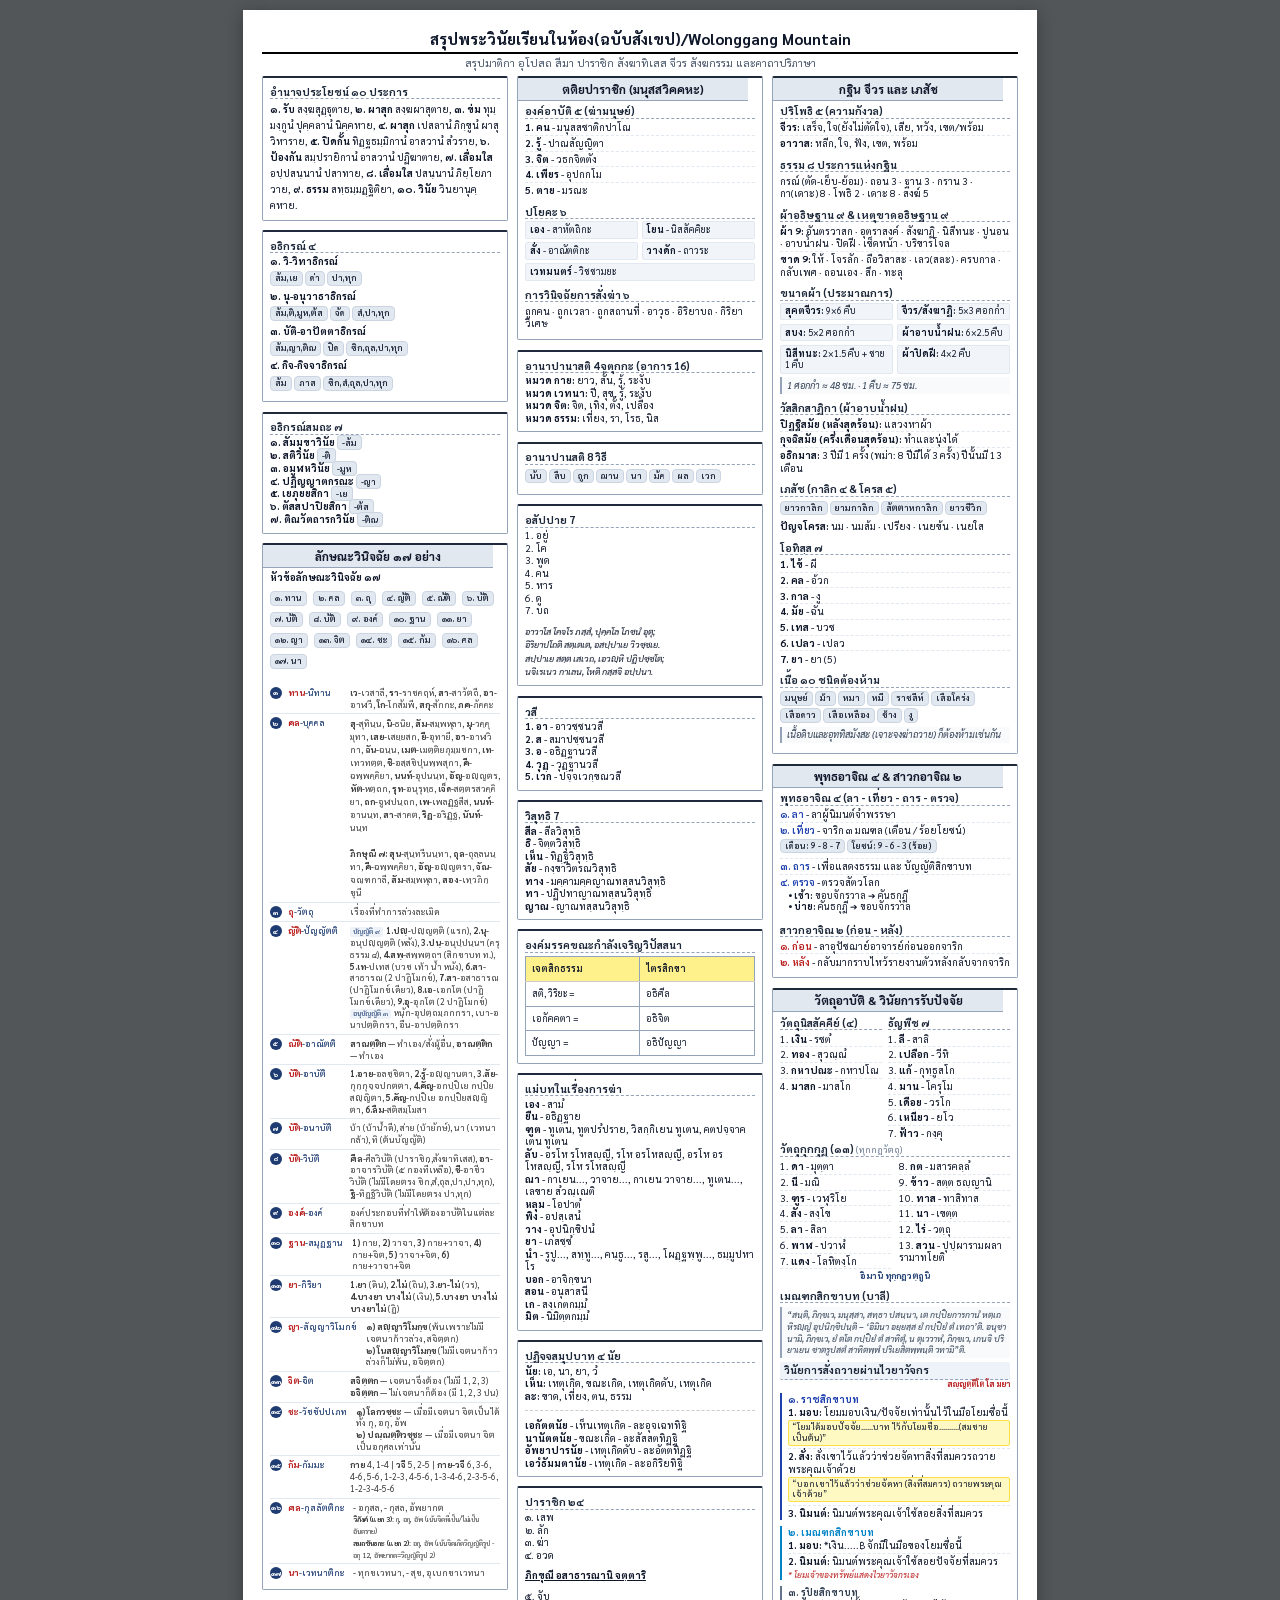
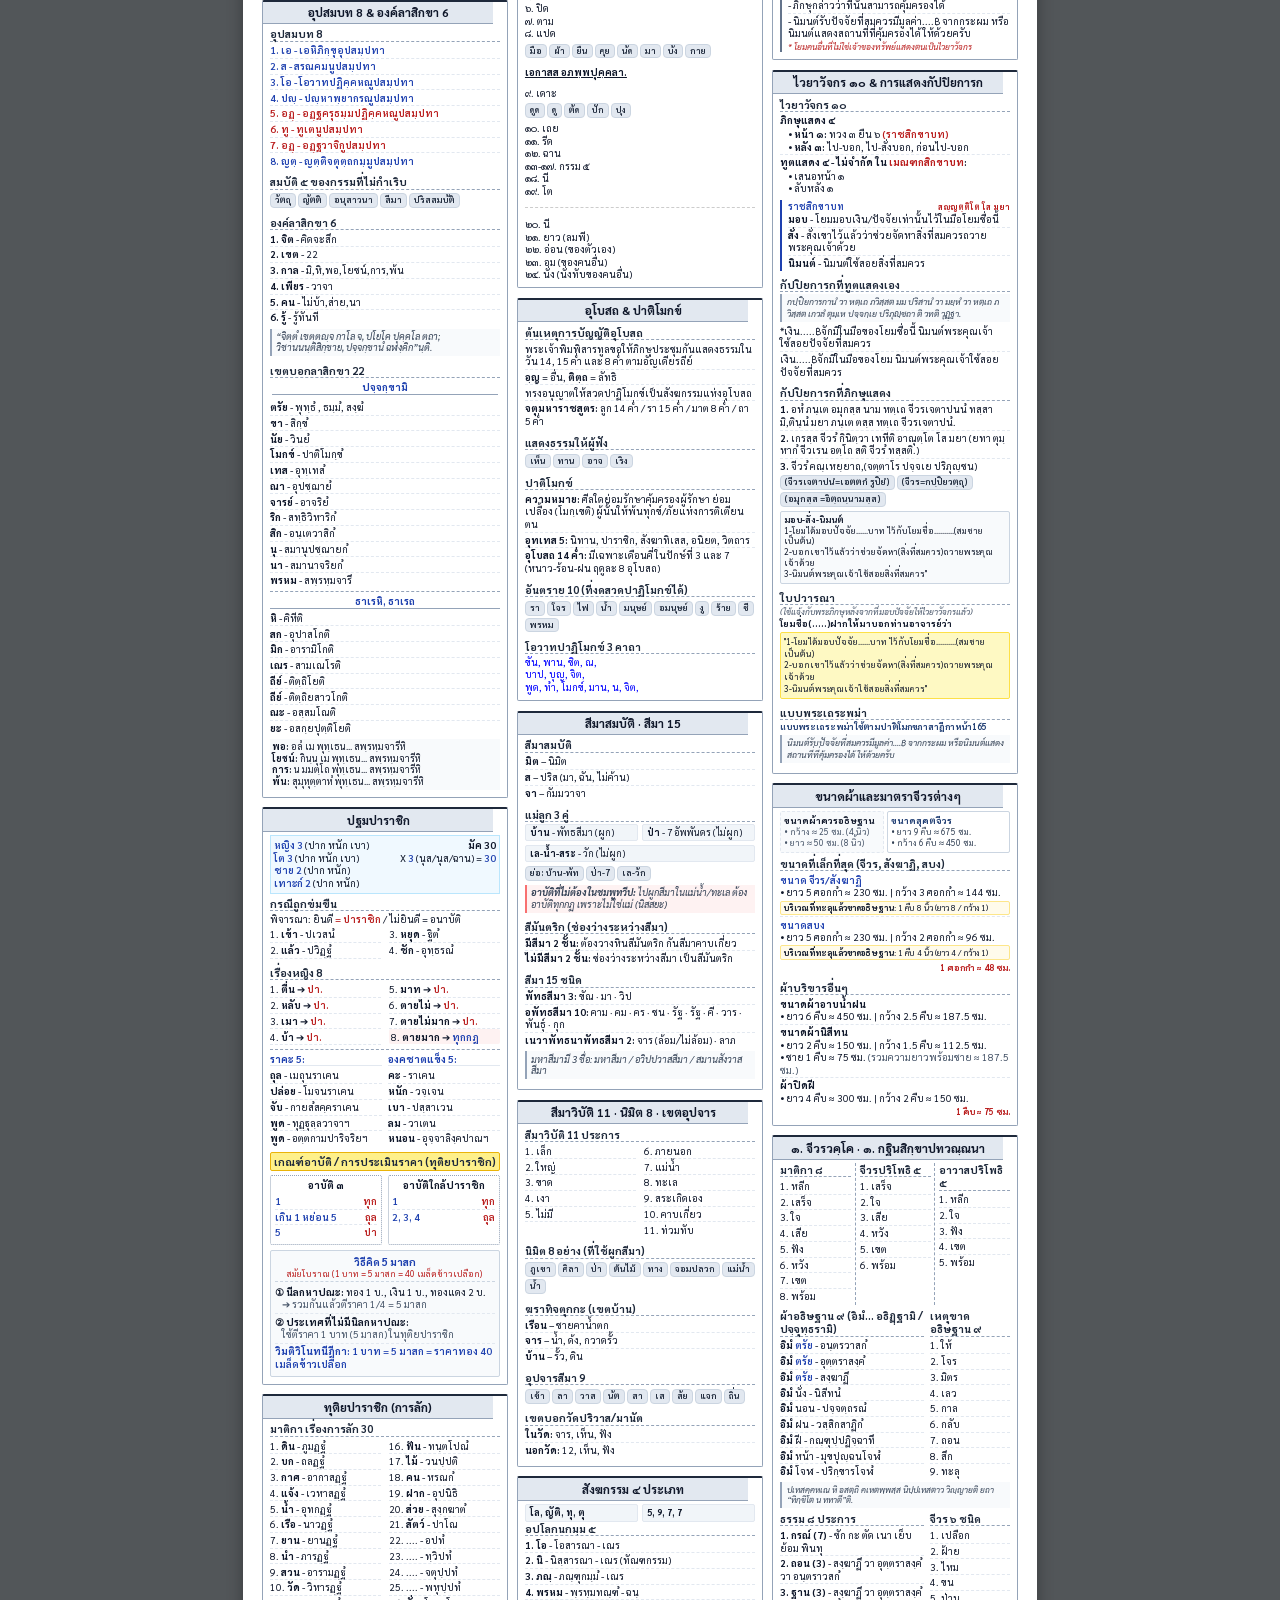
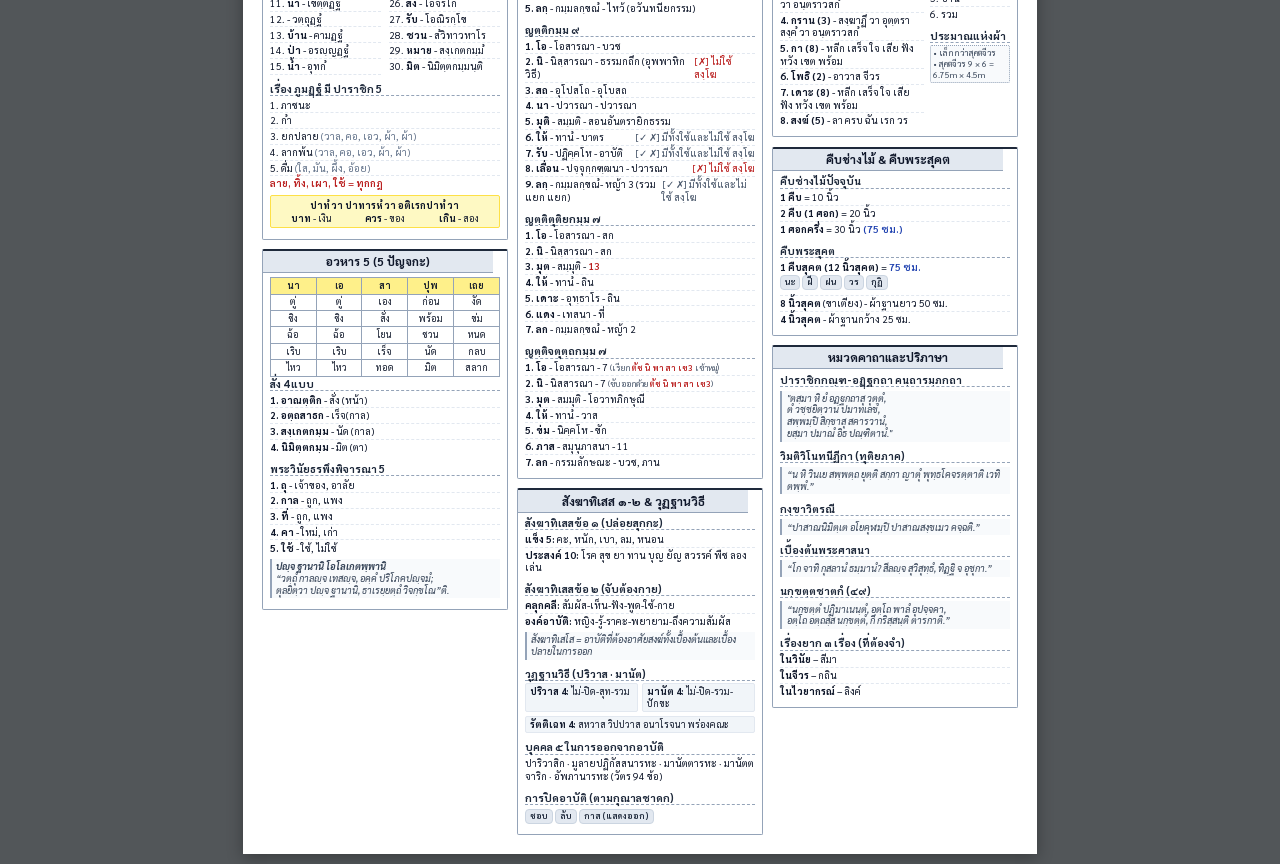
==== commit 477053a8: "edit bullet error" ====
--- a/index.html
+++ b/index.html
@@ -48,7 +48,9 @@
                                 วิ-วิทาธิกรณ์</strong>
                             <div class="pill-row">
                                 <span class="pill">สัม,เย</span>
-                                <span class="pill">ด่า-ปา,ทุก</span>
+                                <span class="pill">ด่า</span>
+                                <span class="pill">ปา,ทุก</span>
+
                             </div>
                         </li>
                         <li style="text-align: left;">
@@ -56,8 +58,10 @@
                                 style="text-align: left;">๒.
                                 นุ-อนุวาธาธิกรณ์</strong>
                             <div class="pill-row">
-                                <span class="pill">สัม,ติ,มูห,ตสุ</span>
-                                <span class="pill">จัด-สิ,ปา,ทุก</span>
+                                <span class="pill">สัม,ติ,มูห,ตัส</span>
+                                <span class="pill">จัด</span>
+                                <span class="pill">สํ,ปา,ทุก</span>
+
                             </div>
                         </li>
                         <li style="text-align: left;">
@@ -66,7 +70,9 @@
                                 บัติ-อาปัตตาธิกรณ์</strong>
                             <div class="pill-row">
                                 <span class="pill">สัม,ญา,ติณ</span>
-                                <span class="pill">ปิด-ซิก,ถุล,ปา,ทุก</span>
+                                <span class="pill">ปิด</span>
+                                <span class="pill">ซิก,ถุล,ปา,ทุก</span>
+
                             </div>
                         </li>
                         <li style="text-align: left;">
@@ -75,7 +81,9 @@
                                 กิจ-กิจจาธิกรณ์</strong>
                             <div class="pill-row">
                                 <span class="pill">สัม</span>
-                                <span class="pill">ภาส-ซิก,สิ,ถุล,ปา,ทุก</span>
+                                <span class="pill">ภาส</span>
+                                <span class="pill">ซิก,สํ,ถุล,ปา,ทุก</span>
+
                             </div>
                         </li>
                     </ul>
@@ -926,7 +934,6 @@
                     </table>
                 </div>
 
-
                 <!-- แม่บทในเรื่องการฆ่า -->
                 <div class="card">
                     <h3>แม่บทในเรื่องการฆ่า</h3>
--- a/style.css
+++ b/style.css
@@ -149,8 +149,8 @@
     margin-bottom: 0.9mm; 
 }
 
-.vertical-list { margin: 0.4mm 0; padding-left: 0.4mm; }
-.vertical-item { padding: 0.3mm 0; border-bottom: 1px dashed #e2e8f0; font-size: 7.5pt; }
+.vertical-list { margin: 0.4mm 0; padding-left: 0; list-style: none; overflow-wrap: break-word; word-break: break-word; }
+.vertical-item { padding: 0.3mm 0; border-bottom: 1px dashed #e2e8f0; font-size: 7.5pt; overflow-wrap: break-word; word-break: break-word; }
 .vertical-item:last-child { border-bottom: none; }
 
 .two-cols {
@@ -176,6 +176,10 @@
 
 .pill-row { display: flex; flex-wrap: wrap; gap: 2px; margin: 1mm 0; }
 .pill { font-size: 6.5pt; padding: 1px 4px; background: #e2e8f0; color: #1e293b; border-radius: 4px; font-weight: 600; border: 1px solid #cbd5e1; }
+
+/* Override browser defaults for ul/li inside cards */
+.card ul { padding-left: 0; margin: 0; list-style: none; }
+.card li { overflow-wrap: break-word; word-break: break-word; }
 
 /* Vinicchaya List Styles */
 .vinicchaya-list { margin-top: 0.5mm; }
@@ -217,6 +221,38 @@
 .p24-grid { display: flex; flex-wrap: wrap; gap: 0.5mm 2mm; font-size: 7pt; margin-top: 0.3mm; }
 .p24-grid span { display: inline-block; }
 
+/* Mobile: ซ่อน overflow และปรับ bullet list ให้พอดีหน้าจอ */
+@media (max-width: 599px) {
+    .vertical-list {
+        overflow: hidden;
+        max-width: 100%;
+    }
+    .vertical-item {
+        overflow: hidden;
+        text-overflow: ellipsis;
+    }
+    .card ul {
+        overflow: hidden;
+        max-width: 100%;
+    }
+    .card li {
+        overflow: hidden;
+    }
+    .vinicchaya-list .v-item .title {
+        white-space: normal;
+        min-width: auto;
+    }
+    .pill-row {
+        overflow: hidden;
+    }
+    .pill {
+        max-width: 100%;
+        overflow: hidden;
+        text-overflow: ellipsis;
+        white-space: nowrap;
+    }
+}
+
 /* การตั้งค่าสำหรับการพิมพ์ (Print) */
 @media print {
     @page { size: A4 portrait; margin: 4mm; }
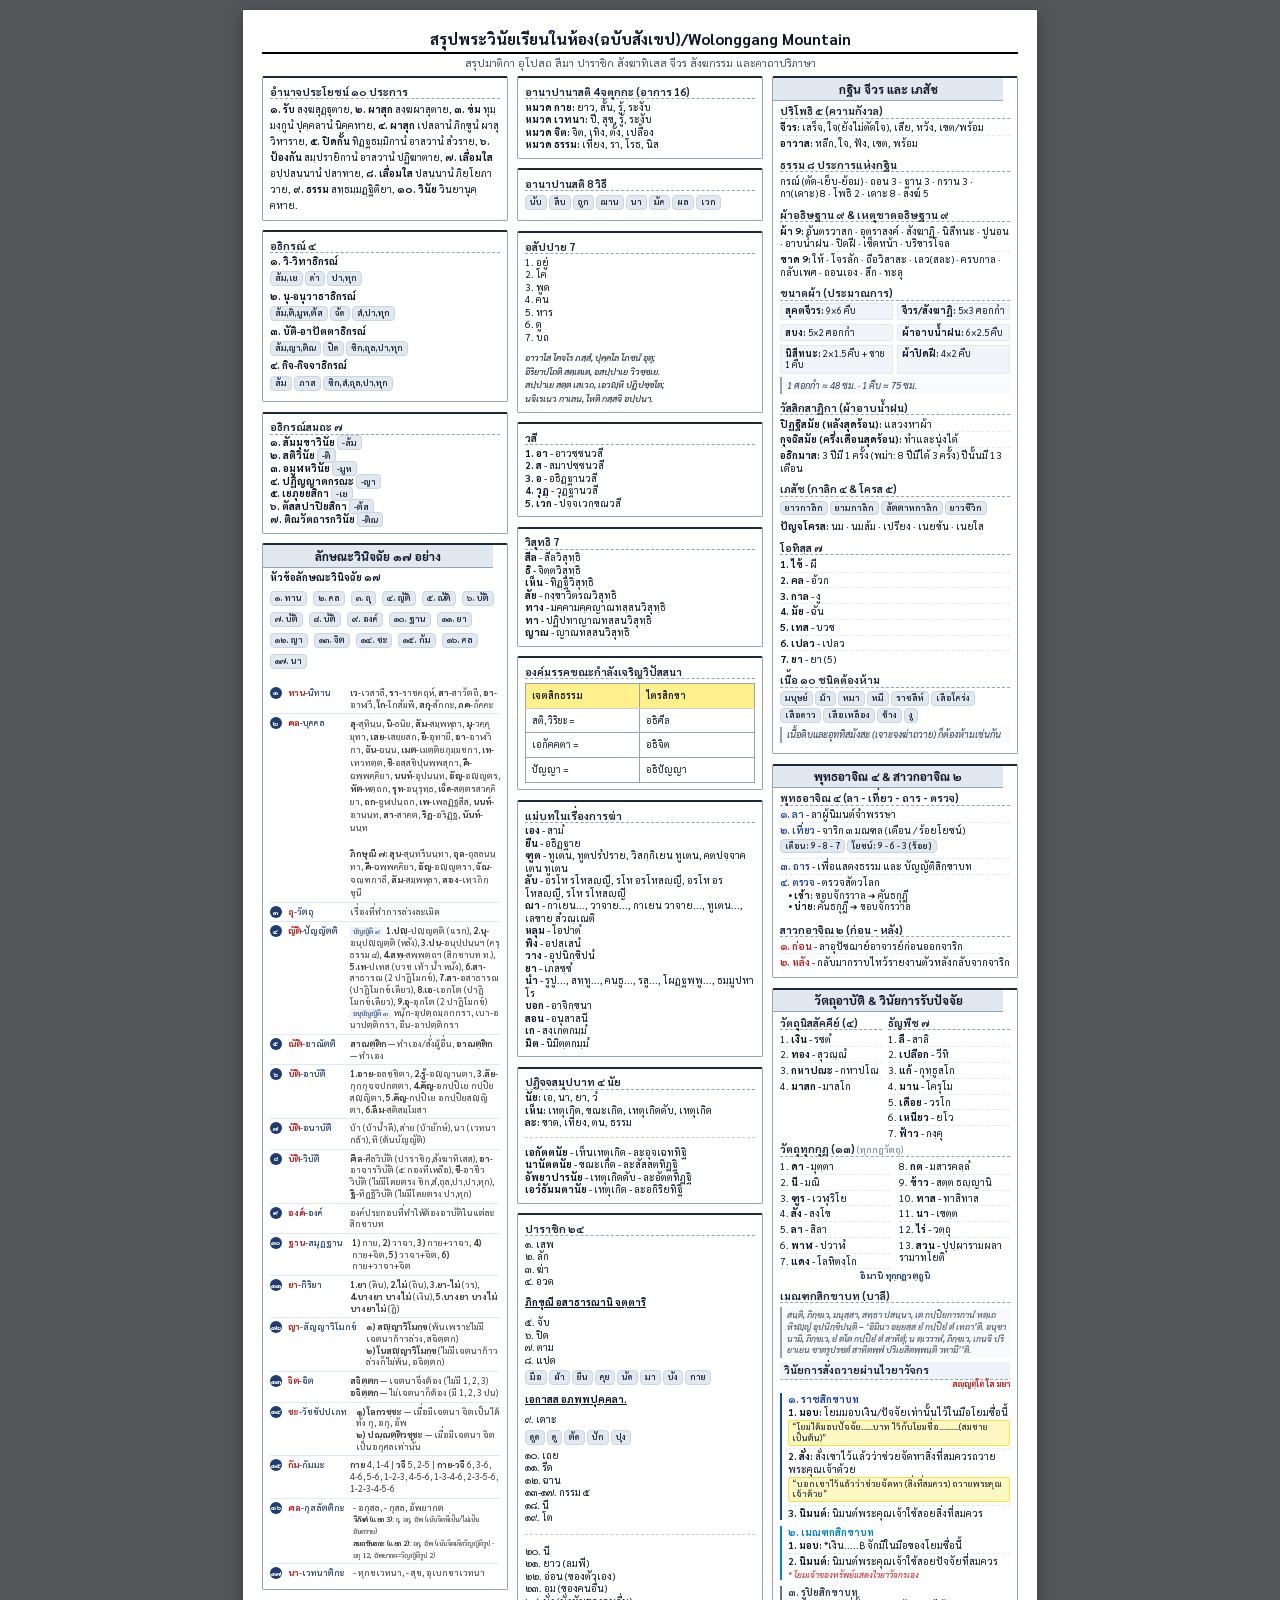
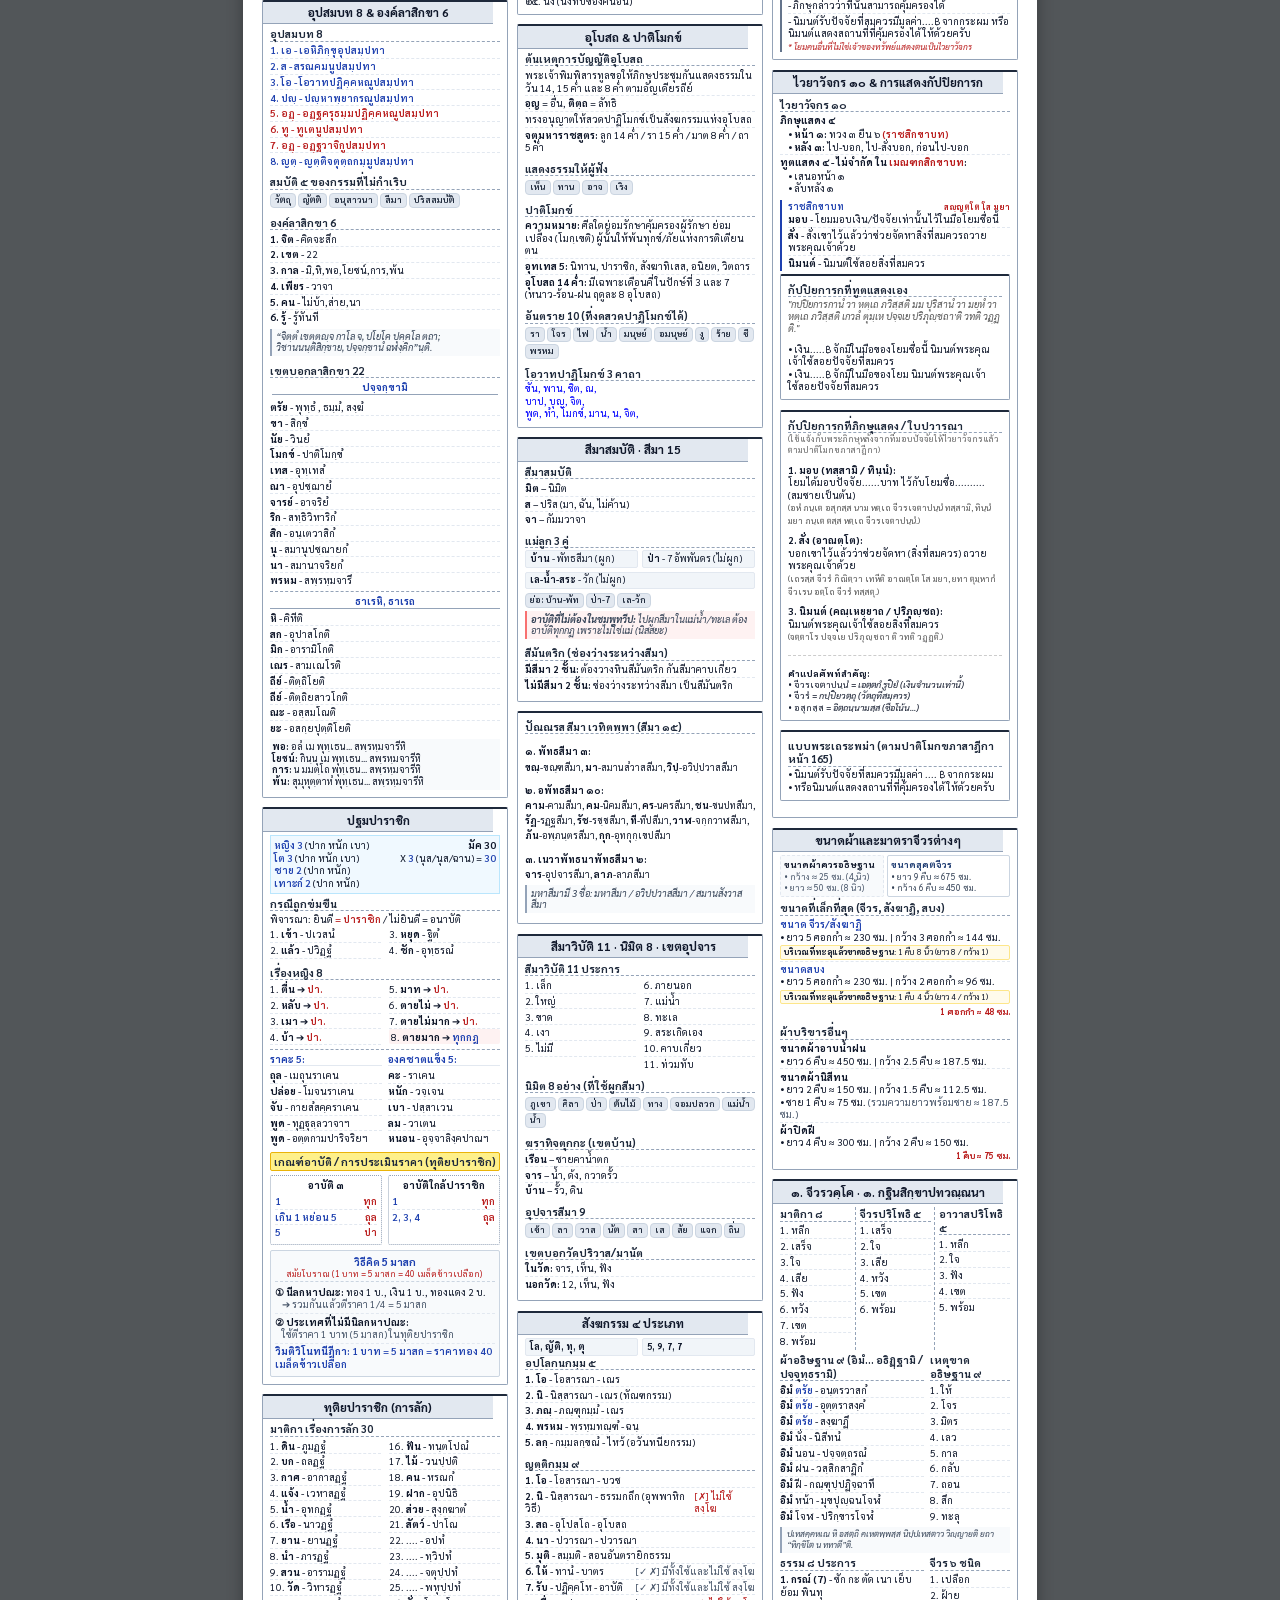
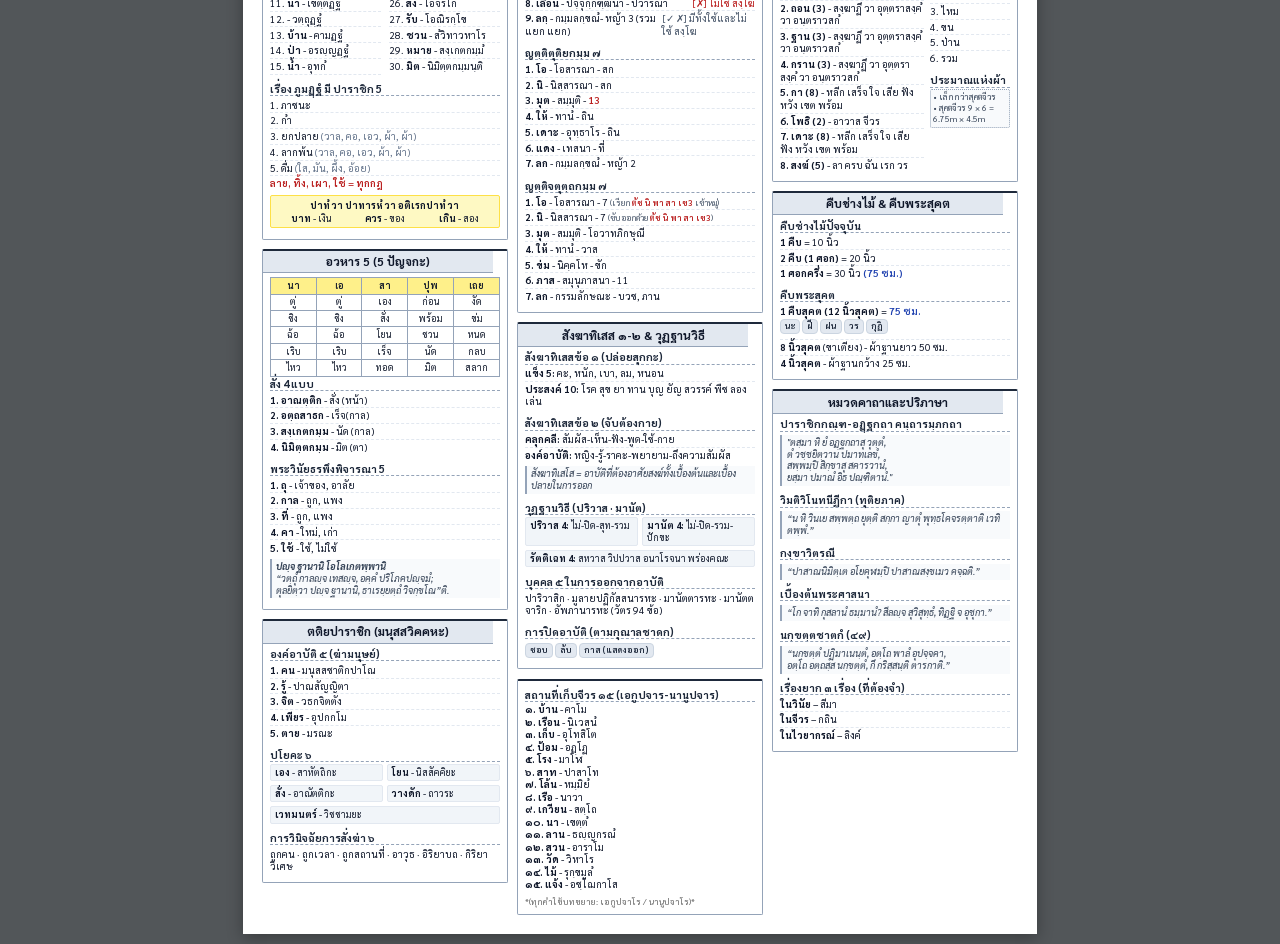
==== commit 0adc25d7: "add sima" ====
--- a/index.html
+++ b/index.html
@@ -1145,15 +1145,41 @@
                             ช่องว่างระหว่างสีมา เป็นสีมันตริก</div>
                     </div>
 
-                    <h3>สีมา 15 ชนิด</h3>
-                    <div class="vertical-list">
-                        <div class="vertical-item"><b>พัทธสีมา 3:</b> ขัณ · มา ·
-                            วิป</div>
-                        <div class="vertical-item"><b>อพัทธสีมา 10:</b> คาม · คม
-                            · คร · ชน · รัฐ · รัฐ · คี · วาร · พันธุ์ ·
-                            กุก</div>
-                        <div class="vertical-item"><b>เนวาพัทธนาพัทธสีมา 2:</b>
-                            จาร (ล้อม/ไม่ล้อม) · ลาภ</div>
+                </div>
+
+                <!-- ปัณณรสสีมา ๑๕ (แบบกระชับ ไม่ใช้ pill) -->
+                <div class="card">
+                    <h3 style="margin-bottom: 10px;">ปัณณรส สีมา เวทิตพฺพา (สีมา
+                        ๑๕)</h3>
+
+                    <div
+                        style="text-align: left; margin-bottom: 8px; font-size: 0.95em; line-height: 1.6;">
+                        <b>๑. พัทธสีมา ๓:</b> <br>
+                        <strong>ขณฺ</strong>-ขณฺฑสีมา,
+                        <strong>มา</strong>-สมานสํวาสสีมา,
+                        <strong>วิปฺ</strong>-อวิปฺปวาสสีมา
+                    </div>
+
+                    <div
+                        style="text-align: left; margin-bottom: 8px; font-size: 0.95em; line-height: 1.6;">
+                        <b>๒. อพัทธสีมา ๑๐:</b> <br>
+                        <strong>คาม</strong>-คามสีมา,
+                        <strong>คม</strong>-นิคมสีมา,
+                        <strong>คร</strong>-นครสีมา,
+                        <strong>ชน</strong>-ชนปทสีมา,
+                        <strong>รัฏ</strong>-รฏฺฐสีมา,
+                        <strong>รัช</strong>-รชฺชสีมา,
+                        <strong>ที</strong>-ทีปสีมา,
+                        <strong>วาฬ</strong>-จกฺกวาฬสีมา,
+                        <strong>ภัน</strong>-อพฺภนฺตรสีมา,
+                        <strong>กุก</strong>-อุทกุกฺเขปสีมา
+                    </div>
+
+                    <div
+                        style="text-align: left; font-size: 0.95em; line-height: 1.6;">
+                        <b>๓. เนวาพัทธนาพัทธสีมา ๒:</b> <br>
+                        <strong>จาร</strong>-อุปจารสีมา,
+                        <strong>ลาภ</strong>-ลาภสีมา
                     </div>
                     <div class="verse">
                         มหาสีมามี 3 ชื่อ: มหาสีมา / อวิปปวาสสีมา /
@@ -1390,6 +1416,29 @@
                     </div>
                 </div>
 
+                <div class="card">
+                    <h3>สถานที่เก็บจีวร ๑๕ (เอกูปจาร-นานูปจาร)</h3>
+                    <ul class="vertical-list" style="text-align: left;">
+                        <li><b>๑. บ้าน</b> - คาโม</li>
+                        <li><b>๒. เรือน</b> - นิเวสนํ</li>
+                        <li><b>๓. เก็บ</b> - อุโทสิโต</li>
+                        <li><b>๔. ป้อม</b> - อฏฺโฏ</li>
+                        <li><b>๕. โรง</b> - มาโฬ</li>
+                        <li><b>๖. สาท</b> - ปาสาโท</li>
+                        <li><b>๗. โล้น</b> - หมฺมิยํ</li>
+                        <li><b>๘. เรือ</b> - นาวา</li>
+                        <li><b>๙. เกวียน</b> - สตฺโถ</li>
+                        <li><b>๑๐. นา</b> - เขตฺตํ</li>
+                        <li><b>๑๑. ลาน</b> - ธญฺญกรณํ</li>
+                        <li><b>๑๒. สวน</b> - อาราโม</li>
+                        <li><b>๑๓. วัด</b> - วิหาโร</li>
+                        <li><b>๑๔. ไม้</b> - รุกฺขมูลํ</li>
+                        <li><b>๑๕. แจ้ง</b> - อชฺโฌกาโส</li>
+                        <li
+                            style="font-size: 0.85em; color: #666; margin-top: 6px; list-style: none;">*(ทุกคำใช้บทขยาย:
+                            เอกูปจาโร / นานูปจาโร)*</li>
+                    </ul>
+                </div>
                 <!-- ============================================== -->
                 <!-- CARD 12: กฐิน ผ้า และ เภสัช (จาก Code 2)           -->
                 <!-- ============================================== -->
@@ -1572,7 +1621,7 @@
                     </div>
 
                     <!-- ส่วนที่ 2: วัตถุกุกกุฏ 13 -->
-                    <h3>วัตถุกุกกุฏ (๑๓) <span
+                    <h3>วัตถุทุกกุฏ (๑๓) <span
                             style="font-weight: normal; font-size: 6.5pt; color: #64748b;">(ทุกกฎวัตถุ)</span></h3>
                     <div class="two-cols" style="font-size: 6.8pt;">
                         <div class="vertical-item">1. <b>ดา</b> - มุตฺตา</div>
@@ -1605,11 +1654,11 @@
                     <h3>เมณฑกสิกขาบท (บาลี)</h3>
                     <div class="verse"
                         style="font-size: 6.5pt; line-height: 1.35;">
-                        “สนฺติ, ภิกฺขเว, มนุสฺสา, สทฺธา ปสนฺนา, เต กปฺปิยการกานํ
+                        สนฺติ, ภิกฺขเว, มนุสฺสา, สทฺธา ปสนฺนา, เต กปฺปิยการกานํ
                         หตฺเถ หิรญฺญํ อุปนิกฺขิปนฺติ – ‘อิมินา อยฺยสฺส ยํ
                         กปฺปิยํ ตํ เทถา’ติ. อนุชานามิ, ภิกฺขเว, ยํ ตโต กปฺปิยํ
-                        ตํ สาทิตุํ, น ตุเววาหํ, ภิกฺขเว, เกนจิ ปริยาเยน
-                        ชาตรูปสตํ สาทิตพฺพํ ปริเยสิตพฺพนฺติ วทามิ”ติ.
+                        ตํ สาทิตุํ; น ตฺเววาหํ, ภิกฺขเว, เกนจิ ปริยาเยน
+                        ชาตรูปรชตํ สาทิตพฺพํ ปริเยสิตพฺพนฺติ วทามี’’ติ.
                     </div>
 
                     <!-- ส่วนที่ 4: วินัยการถวายผ่านไวยาวัจกร -->
@@ -1617,7 +1666,7 @@
                         style="background: #eef3f9; padding: 0.5mm 1mm; border-radius: 2px;">วินัยการสั่งถวายผ่านไวยาวัจกร</h3>
                     <div
                         style="font-size: 6.2pt; color: var(--red); text-align: right; font-weight: bold; margin-top: -0.5mm;">
-                        สญฺญตฺติโต โส มยา
+                        สญฺญตฺโต โส มยา
                     </div>
 
                     <!-- ราชสิกขาบท -->
@@ -1731,7 +1780,7 @@
                             <b class="text-blue"
                                 style="font-size: 7.2pt;">ราชสิกขาบท</b>
                             <span
-                                style="font-size: 6pt; color: var(--red); font-weight: bold;">สญฺญตฺติโต
+                                style="font-size: 6pt; color: var(--red); font-weight: bold;">สญฺญตฺโต
                                 โส มยา</span>
                         </div>
                         <div class="vertical-list"
@@ -1745,80 +1794,80 @@
                         </div>
                     </div>
 
-                    <!-- ส่วนที่ 3: กัปปิยการกที่ทูตแสดงเอง -->
-                    <h3>กัปปิยการกที่ทูตแสดงเอง</h3>
-                    <div class="verse"
-                        style="font-size: 6.5pt; margin: 0.5mm 0; line-height: 1.35;">
-                        กปฺปิยการกานํ วา หตฺเถ ภวิสฺสต มม ปริสานํ วา มยฺหํ วา
-                        หตฺเถ ภวิสฺสต เกวลํ ตุมฺเห ปจฺจกฺเย ปริภุญฺชถา ติ วทติ
-                        วุฏฺฐา.
-                    </div>
-                    <div class="vertical-list" style="font-size: 6.8pt;">
+                    <!-- กัปปิยการกที่ทูตแสดงเอง -->
+                    <div class="card" style="margin-top: 1mm;">
+                        <h3>กัปปิยการกที่ทูตแสดงเอง</h3>
                         <div
-                            class="vertical-item">*เงิน.....฿จักมีในมือของโยมชื่อนี้
-                            นิมนต์พระคุณเจ้าใช้สอยปัจจัยที่สมควร</div>
-                        <div class="vertical-item">เงิน.....฿จักมีในมือของโยม
-                            นิมนต์พระคุณเจ้าใช้สอยปัจจัยที่สมควร</div>
-                    </div>
-
-                    <!-- ส่วนที่ 4: กัปปิยการกที่ภิกษุแสดง -->
-                    <h3>กัปปิยการกที่ภิกษุแสดง</h3>
-                    <div class="vertical-list" style="font-size: 6.8pt;">
-                        <div class="vertical-item">
-                            <b>1.</b> อหํ ภนฺเต อมุกสฺส นาม หตฺเถ จีวรเจตาปนนํ
-                            ทสฺสามิ,ตินฺนํ มยา ภนฺเต ตสฺส หตฺเถ จีวรเจตาปนํ.
-                        </div>
-                        <div class="vertical-item">
-                            <b>2.</b> เกรสฺส จีวรํ กินิตฺวา เทหีติ อาณุตฺโต โส
-                            มยา (ยทา ตุมฺหากํ จีวเรน อตฺโถ สติ จีวรํ ทสฺสติ.)
-                        </div>
-                        <div class="vertical-item">
-                            <b>3.</b> จีวรํ คณฺเหยฺยาถ,(จตฺตาโร ปจฺจเย
-                            ปริภุญฺชน)
-                        </div>
-                    </div>
-
-                    <div class="pill-row" style="margin-top: 0.5mm;">
-                        <span class="pill">(จีวรเจตาปนํ=เอตตกํ รูปิยํ)</span>
-                        <span class="pill">(จีวร=กปฺปิยวตฺถุ)</span>
-                        <span class="pill">(อมุกสฺส =อิตฺถนฺนามสฺส)</span>
-                    </div>
-
-                    <div
-                        style="background: #f8fafc; border: 1px solid #cbd5e1; padding: 0.8mm; margin-top: 0.5mm; font-size: 6.5pt; border-radius: 2px;">
-                        <b>มอบ-สั่ง-นิมนต์</b><br>
-                        1-โยมได้มอบปัจจัย......บาท
-                        ไว้กับโยมชื่อ..........(สมชายเป็นต้น)<br>
-                        2-บอกเขาไว้แล้วว่าช่วยจัดหา(สิ่งที่สมควร)ถวายพระคุณเจ้าด้วย<br>
-                        3-นิมนต์พระคุณเจ้าใช้สอยสิ่งที่สมควร"
-                    </div>
-
-                    <!-- ส่วนที่ 5: ใบปวารณา -->
-                    <h3>ใบปวารณา</h3>
-                    <div
-                        style="font-size: 6.3pt; color: #475569; font-style: italic;">
-                        (ใช้แจ้งกับพระภิกษุหลังจากที่มอบปัจจัยให้ไวยาวัจกรแล้ว)
-                    </div>
-                    <div
-                        style="font-size: 6.8pt; margin-top: 0.3mm;"><b>โยมชื่อ(.....)ฝากให้มาบอกท่านอาจารย์ว่า</b></div>
-                    <div class="highlight-box"
-                        style="margin: 0.5mm 0; font-size: 6.5pt; line-height: 1.35;">
-                        "1-โยมได้มอบปัจจัย......บาท
-                        ไว้กับโยมชื่อ..........(สมชายเป็นต้น)<br>
-                        2-บอกเขาไว้แล้วว่าช่วยจัดหา(สิ่งที่สมควร)ถวายพระคุณเจ้าด้วย<br>
-                        3-นิมนต์พระคุณเจ้าใช้สอยสิ่งที่สมควร"
-                    </div>
-
-                    <!-- ส่วนที่ 6: แบบพระเถระพม่า -->
-                    <h3>แบบพระเถระพม่า</h3>
-                    <div
-                        style="font-size: 6.5pt; color: var(--navy); font-weight: bold;">
-                        แบบพระเถระพม่าใช้ตามปาติโมกขภาสาฎีกาหน้า165
-                    </div>
-                    <div class="verse"
-                        style="font-size: 6.5pt; margin-top: 0.5mm; line-height: 1.35;">
-                        นิมนต์รับปัจจัยที่สมควรมีมูลค่า....฿ จากกระผม
-                        หรือนิมนต์แสดงสถานที่ที่คุ้มครองได้ ให้ด้วยครับ
+                            style="font-style: italic; color: #555; margin-bottom: 8px; font-size: 0.95em;">
+                            "กปฺปิยการกานํ วา หตฺเถ ภวิสฺสติ มม ปุริสานํ วา มยฺหํ วา หตฺเถ ภวิสฺสติ เกวลํ ตุมฺเห ปจฺจเย ปริภุญฺชถา‛ติ วทติ วฏฺฏติ."
+                        </div>
+                        <ul class="vertical-list" style="text-align: left;">
+                            <li>• เงิน.....฿ จักมีในมือของโยมชื่อนี้
+                                นิมนต์พระคุณเจ้าใช้สอยปัจจัยที่สมควร</li>
+                            <li>• เงิน.....฿ จักมีในมือของโยม
+                                นิมนต์พระคุณเจ้าใช้สอยปัจจัยที่สมควร</li>
+                        </ul>
+                    </div>
+
+                    <!-- กัปปิยการกที่ภิกษุแสดง & ใบปวารณา -->
+                    <div class="card" style="margin-top: 1mm;">
+                        <h3>กัปปิยการกที่ภิกษุแสดง / ใบปวารณา</h3>
+                        <div
+                            style="font-size: 0.85em; color: #666; margin-bottom: 8px;">
+                            (ใช้แจ้งกับพระภิกษุหลังจากที่มอบปัจจัยให้ไวยาวัจกรแล้วตามปาติโมกขภาสาฎีกา)
+                        </div>
+
+                        <ul class="vertical-list" style="text-align: left;">
+                            <li>
+                                <strong>1. มอบ (ทสฺสามิ / ทินฺนํ):</strong><br>
+                                โยมได้มอบปัจจัย......บาท ไว้กับโยมชื่อ..........
+                                (สมชายเป็นต้น)<br>
+                                <span
+                                    style="font-size: 0.85em; color: #555;">(อหํ
+                                    ภนฺเต อสุกสฺส นาม หตฺเถ จีวรเจตาปนฺนํ
+                                    ทสฺสามิ, ทินฺนํ มยา ภนฺเต ตสฺส หตฺเถ
+                                    จีวรเจตาปนฺนํ.)</span>
+                            </li>
+                            <li style="margin-top: 8px;">
+                                <strong>2. สั่ง (อาณตฺโต):</strong><br>
+                                บอกเขาไว้แล้วว่าช่วยจัดหา (สิ่งที่สมควร)
+                                ถวายพระคุณเจ้าด้วย<br>
+                                <span
+                                    style="font-size: 0.85em; color: #555;">(เถรสฺส
+                                    จีวรํ กิณิตฺวา เทหีติ อาณตฺโต โส มยา, ยทา
+                                    ตุมฺหากํ จีวเรน อตฺโถ จีวรํ ทสฺสตุ.)</span>
+                            </li>
+                            <li style="margin-top: 8px;">
+                                <strong>3. นิมนต์ (คณฺเหยฺยาถ /
+                                    ปริภุญฺชถ):</strong><br>
+                                นิมนต์พระคุณเจ้าใช้สอยสิ่งที่สมควร<br>
+                                <span
+                                    style="font-size: 0.85em; color: #555;">(จตฺตาโร
+                                    ปจฺจเย ปริภุญฺชถา ติ วทติ วฏฺฏติ.)</span>
+                            </li>
+                        </ul>
+
+                        <hr
+                            style="border: 0; border-top: 1px dashed #ccc; margin: 12px 0;">
+
+                        <div style="font-size: 0.9em; text-align: left;">
+                            <b>คำแปลศัพท์สำคัญ:</b><br>
+                            • จีวรเจตาปนฺนํ = <i>เอตฺตกํ รูปิยํ
+                                (เงินจำนวนเท่านี้)</i><br>
+                            • จีวรํ = <i>กปฺปิยวตฺถุ (วัตถุที่สมควร)</i><br>
+                            • อสุกสฺส = <i>อิตฺถนฺนามสฺส (ชื่อโน้น...)</i>
+                        </div>
+                    </div>
+
+                    <!-- แบบพระเถระพม่า -->
+                    <div class="card" style="margin-top: 1mm;">
+                        <h3>แบบพระเถระพม่า (ตามปาติโมกขภาสาฎีกา หน้า 165)</h3>
+                        <ul class="vertical-list" style="text-align: left;">
+                            <li>• นิมนต์รับปัจจัยที่สมควรมีมูลค่า .... ฿
+                                จากกระผม</li>
+                            <li>• หรือนิมนต์แสดงสถานที่ที่คุ้มครองได้
+                                ให้ด้วยครับ</li>
+                        </ul>
                     </div>
                 </div>
 
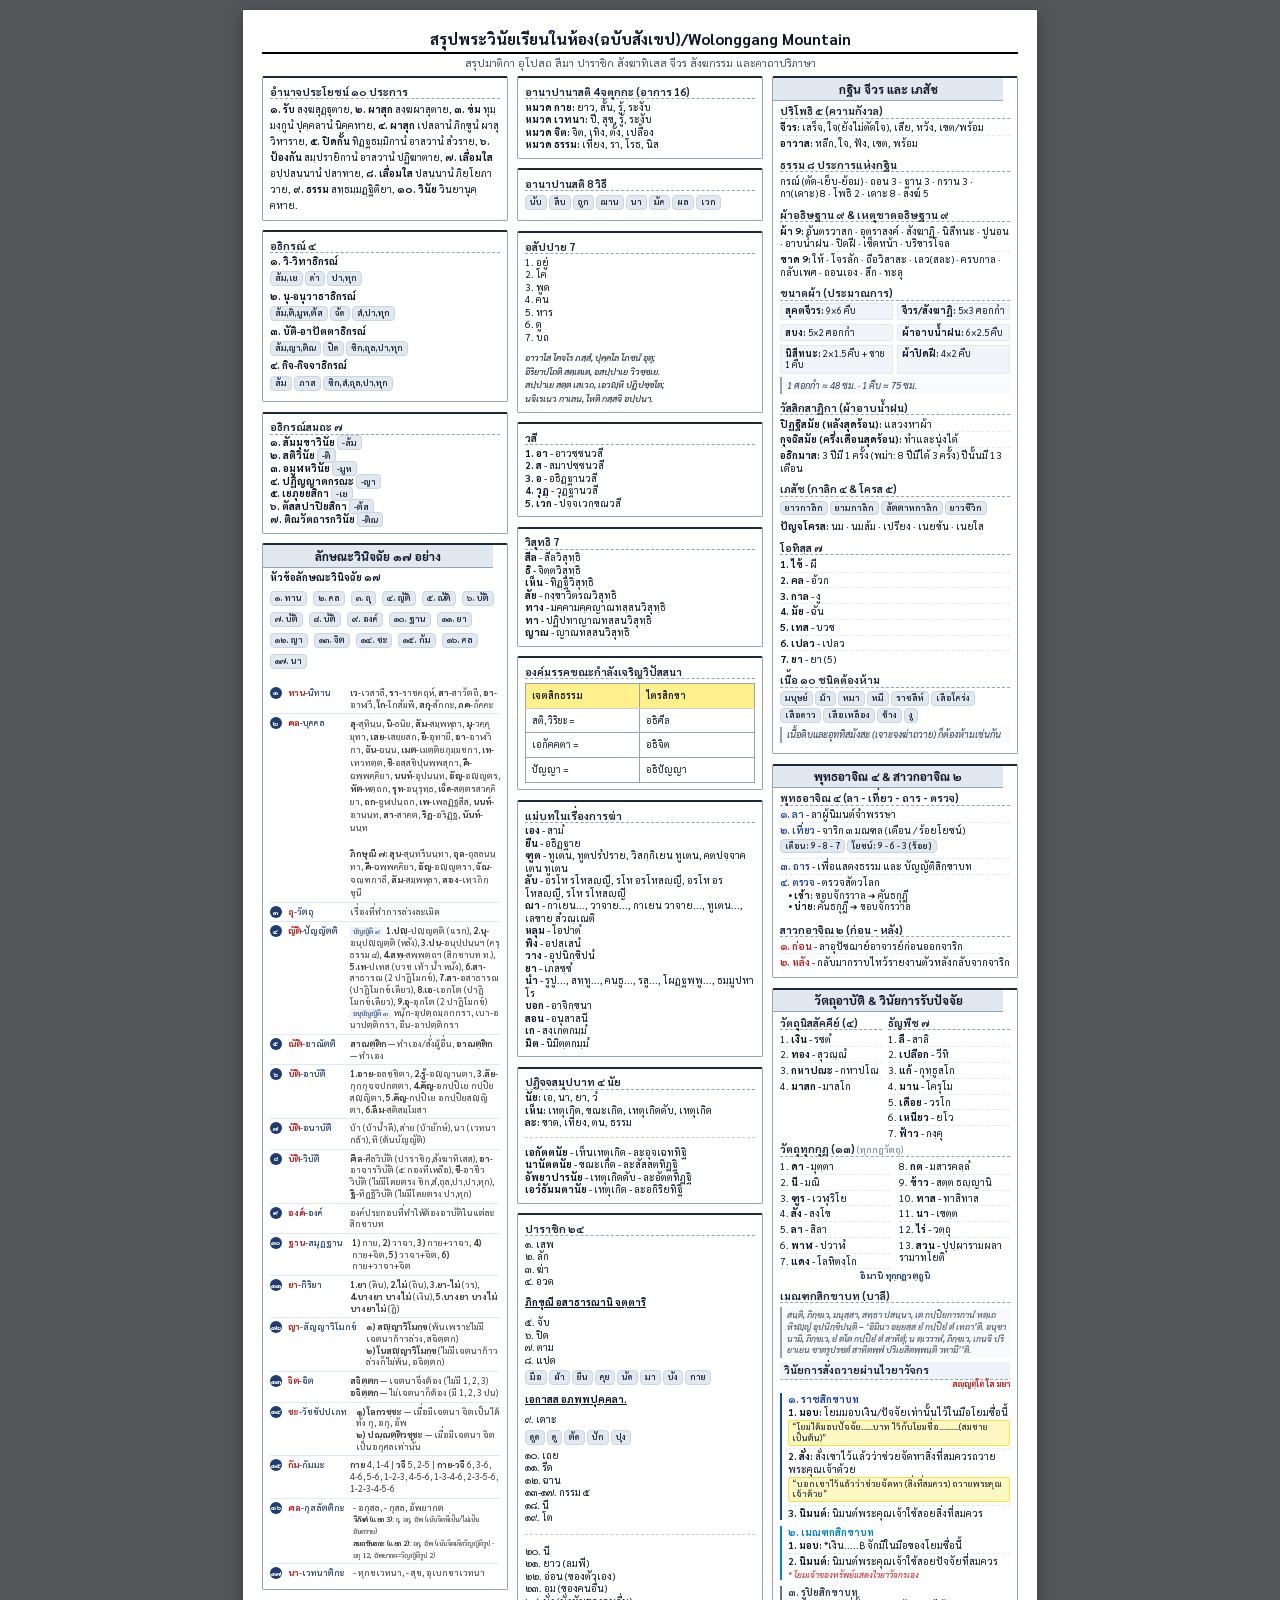
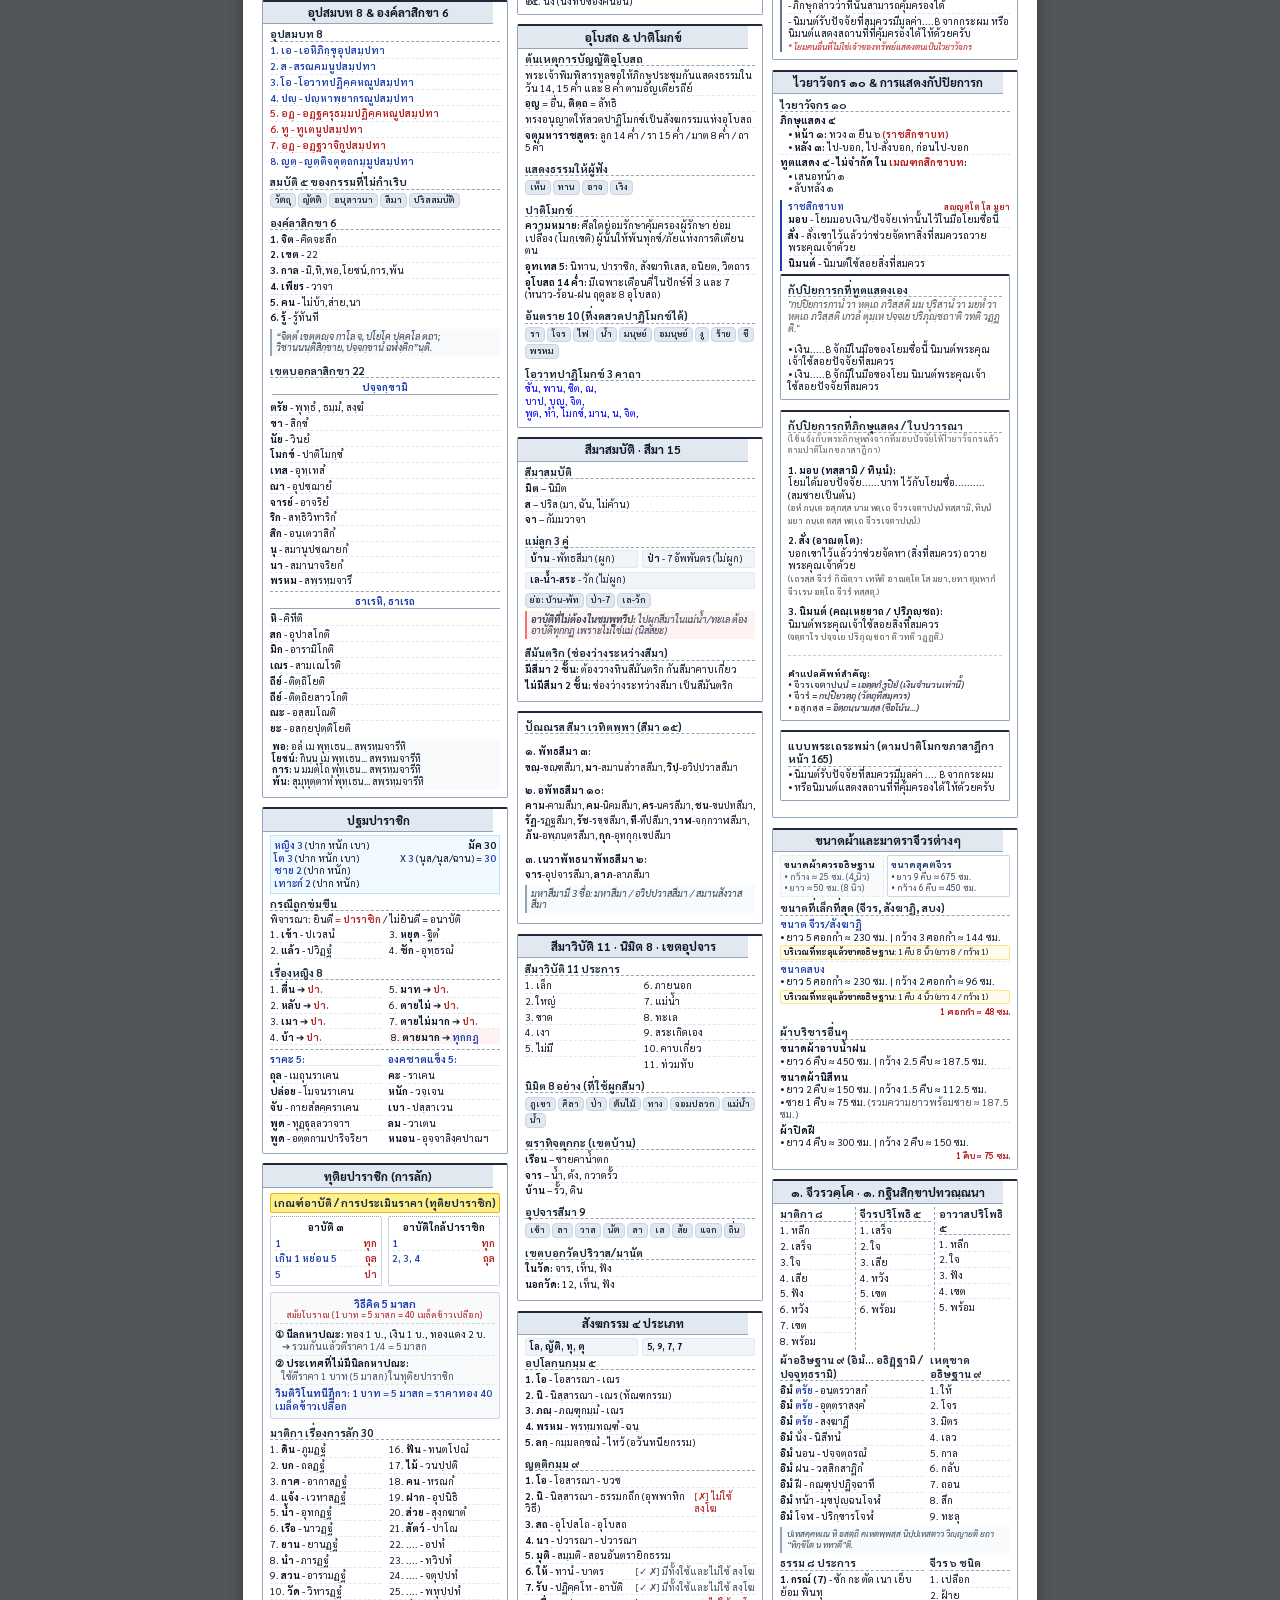
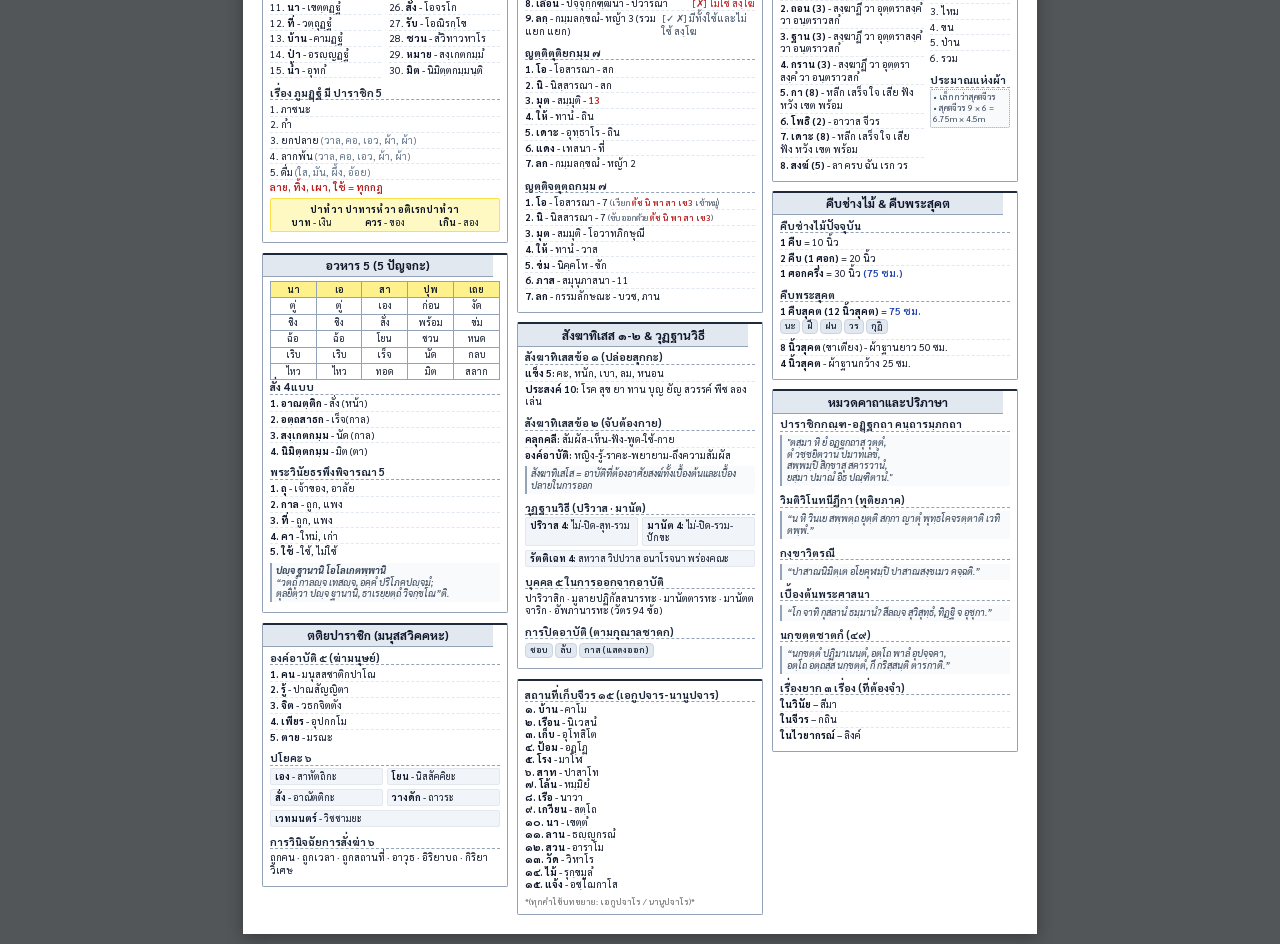
==== commit 59175263: "adjust position 2 parachika" ====
--- a/index.html
+++ b/index.html
@@ -555,6 +555,14 @@
                         </div>
                     </div>
 
+                </div>
+
+                <!-- ============================================== -->
+                <!-- CARD 3: ทุติยปาราชิก (ต้นฉบับเดิมเป๊ะ)             -->
+                <!-- ============================================== -->
+                <div class="card">
+                    <h2>ทุติยปาราชิก (การลัก)</h2>
+
                     <h3
                         style="margin-top: 1.5mm; text-align: center; background: #fef08a; padding: 0.5mm; border: 1px solid #eab308; border-radius: 2px;">เกณฑ์อาบัติ
                         / การประเมินราคา (ทุติยปาราชิก)</h3>
@@ -628,13 +636,7 @@
                             </div>
                         </div>
                     </div>
-                </div>
-
-                <!-- ============================================== -->
-                <!-- CARD 3: ทุติยปาราชิก (ต้นฉบับเดิมเป๊ะ)             -->
-                <!-- ============================================== -->
-                <div class="card">
-                    <h2>ทุติยปาราชิก (การลัก)</h2>
+                    
                     <h3>มาติกา เรื่องการลัก 30 </h3>
                     <div class="two-cols" style="font-size: 6.5pt;">
                         <div class="vertical-item">1. <b>ดิน</b> - ภูมฏฺฐํ</div>
@@ -655,7 +657,7 @@
                             วิหารฏฺฐํ</div>
                         <div class="vertical-item">11. <b>นา</b> -
                             เขตฺตฏฺฐํ</div>
-                        <div class="vertical-item">12. <b></b> -
+                        <div class="vertical-item">12. <b>ที่</b> -
                             วตฺถุฏฺฐํ</div>
                         <div class="vertical-item">13. <b>บ้าน</b> -
                             คามฏฺฐํ</div>
